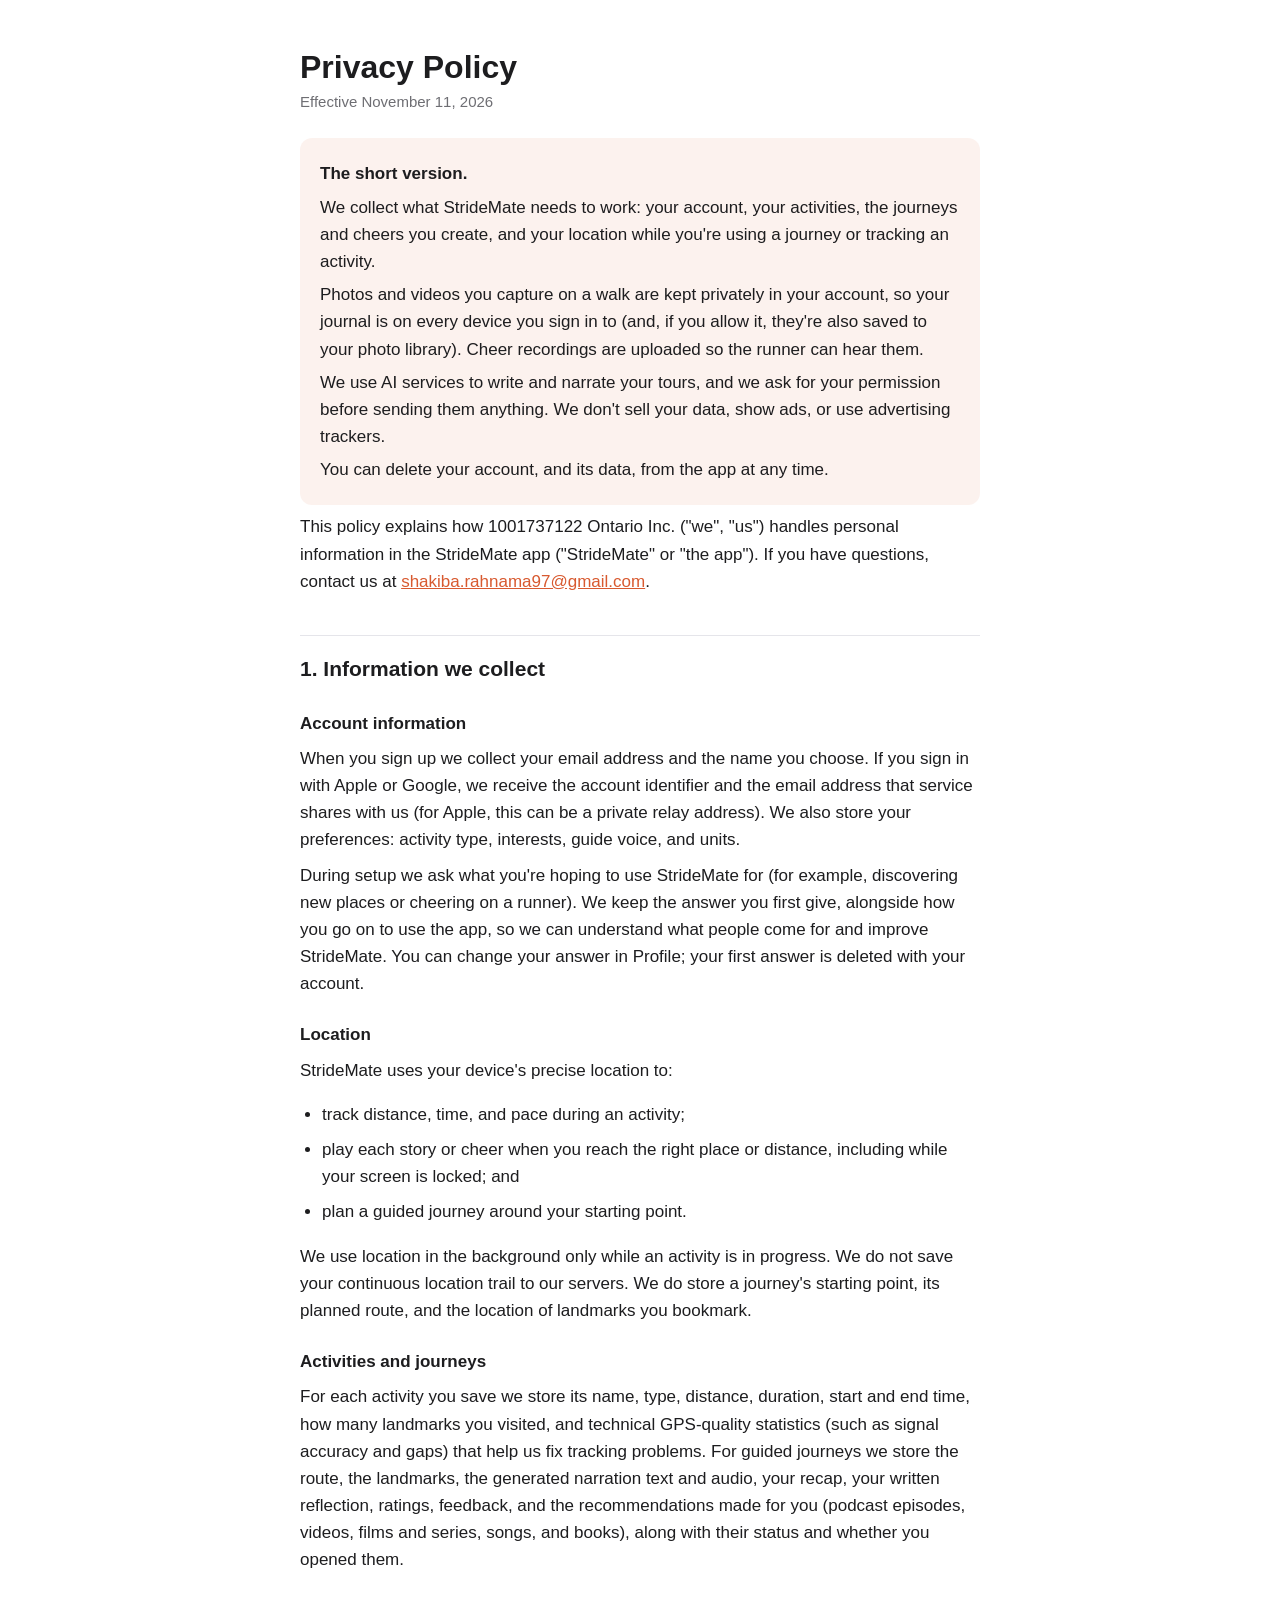
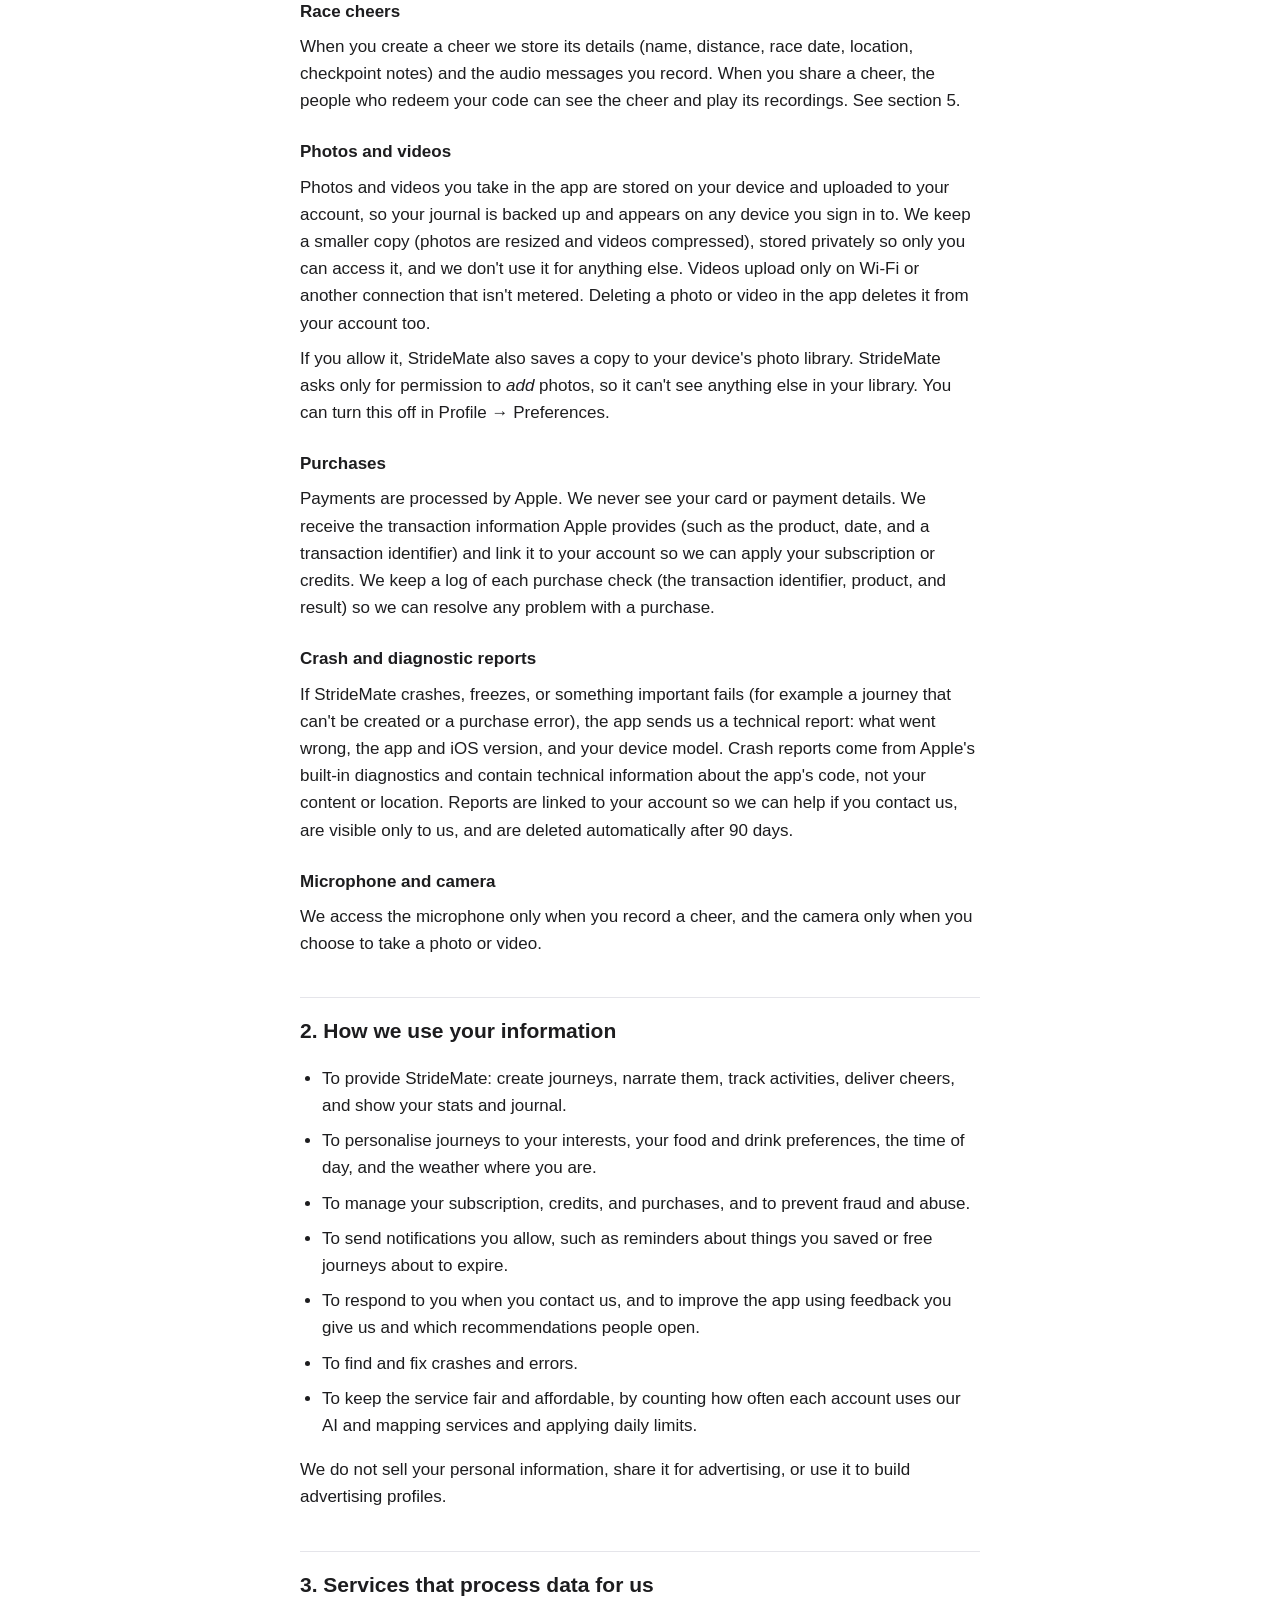
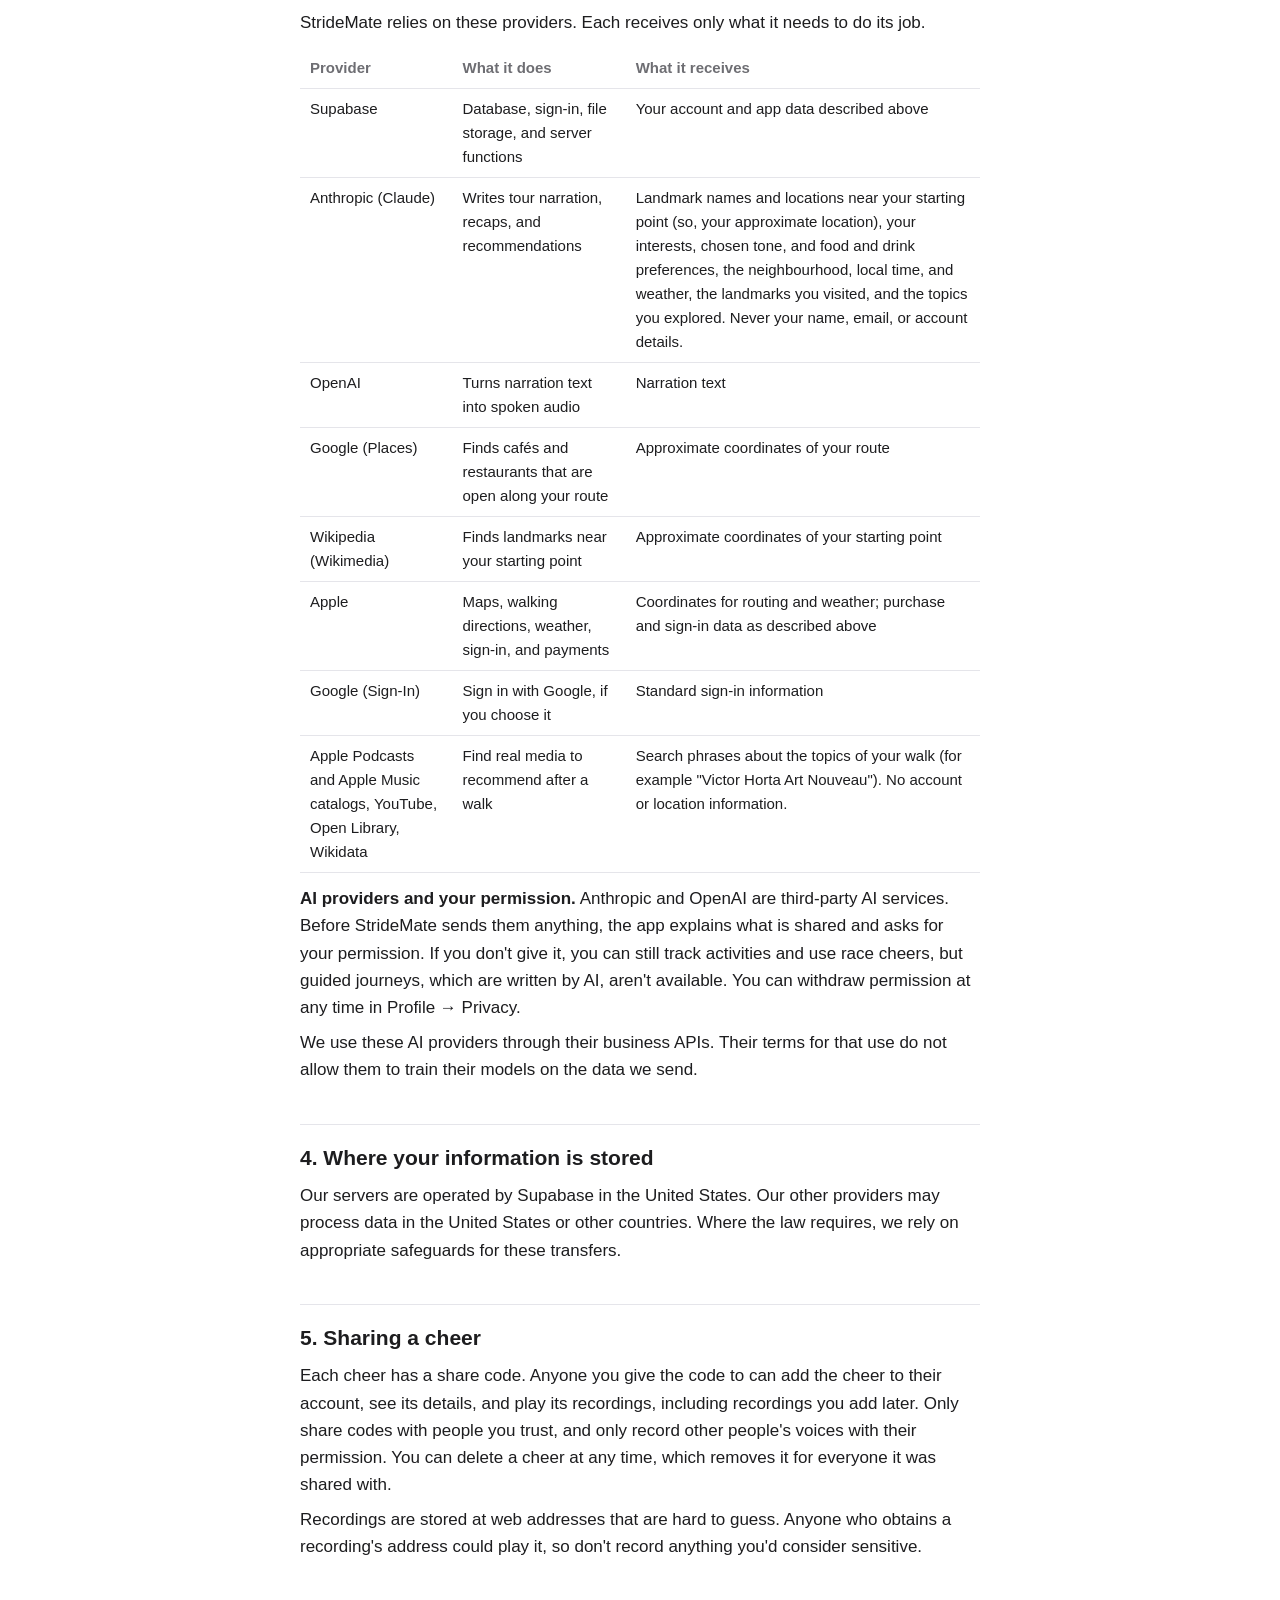
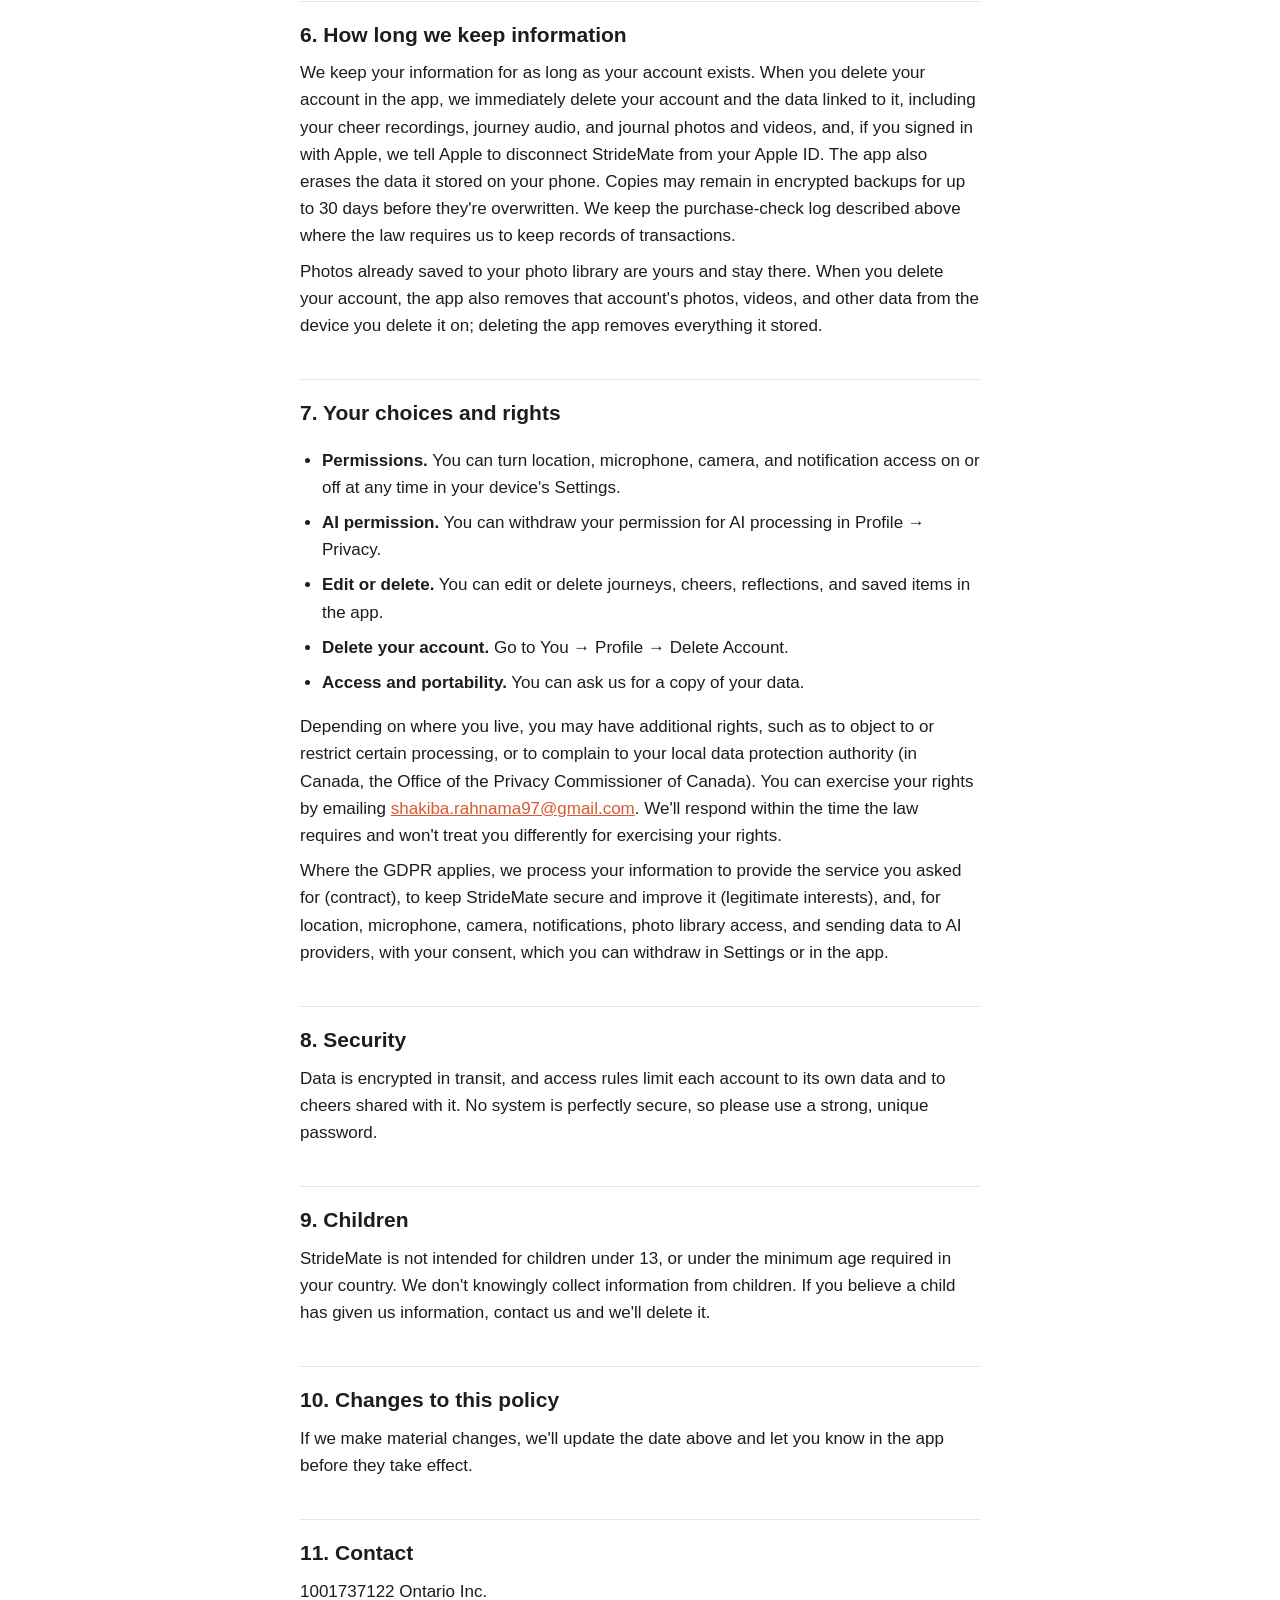
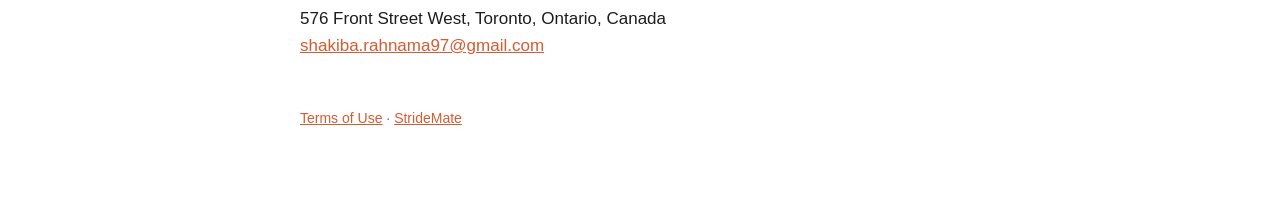
==== privacy.html @ d14cee97 "Say we keep the first answer to the onboarding question Co-Authored-By: Claude Opus 5.5 <noreply@ant" ====
<!doctype html>
<html lang="en">
<head>
<meta charset="utf-8">
<meta name="viewport" content="width=device-width, initial-scale=1">
<title>StrideMate — Privacy Policy</title>
<link rel="stylesheet" href="style.css">
</head>
<body>
<main>
<h1>Privacy Policy</h1>
<p class="meta">Effective November 11, 2026</p>

<div class="summary">
<p><strong>The short version.</strong></p>
<p>We collect what StrideMate needs to work: your account, your activities, the journeys and cheers you create, and your location while you're using a journey or tracking an activity.</p>
<p>Photos and videos you capture on a walk are kept privately in your account, so your journal is on every device you sign in to (and, if you allow it, they're also saved to your photo library). Cheer recordings are uploaded so the runner can hear them.</p>
<p>We use AI services to write and narrate your tours, and we ask for your permission before sending them anything. We don't sell your data, show ads, or use advertising trackers.</p>
<p>You can delete your account, and its data, from the app at any time.</p>
</div>

<p>This policy explains how 1001737122 Ontario Inc. ("we", "us") handles personal information in the StrideMate app ("StrideMate" or "the app"). If you have questions, contact us at <a href="mailto:shakiba.rahnama97@gmail.com">shakiba.rahnama97@gmail.com</a>.</p>

<h2>1. Information we collect</h2>

<h3>Account information</h3>
<p>When you sign up we collect your email address and the name you choose. If you sign in with Apple or Google, we receive the account identifier and the email address that service shares with us (for Apple, this can be a private relay address). We also store your preferences: activity type, interests, guide voice, and units.</p>
<p>During setup we ask what you're hoping to use StrideMate for (for example, discovering new places or cheering on a runner). We keep the answer you first give, alongside how you go on to use the app, so we can understand what people come for and improve StrideMate. You can change your answer in Profile; your first answer is deleted with your account.</p>

<h3>Location</h3>
<p>StrideMate uses your device's precise location to:</p>
<ul>
  <li>track distance, time, and pace during an activity;</li>
  <li>play each story or cheer when you reach the right place or distance, including while your screen is locked; and</li>
  <li>plan a guided journey around your starting point.</li>
</ul>
<p>We use location in the background only while an activity is in progress. We do not save your continuous location trail to our servers. We do store a journey's starting point, its planned route, and the location of landmarks you bookmark.</p>

<h3>Activities and journeys</h3>
<p>For each activity you save we store its name, type, distance, duration, start and end time, how many landmarks you visited, and technical GPS-quality statistics (such as signal accuracy and gaps) that help us fix tracking problems. For guided journeys we store the route, the landmarks, the generated narration text and audio, your recap, your written reflection, ratings, feedback, and the recommendations made for you (podcast episodes, videos, films and series, songs, and books), along with their status and whether you opened them.</p>

<h3>Race cheers</h3>
<p>When you create a cheer we store its details (name, distance, race date, location, checkpoint notes) and the audio messages you record. When you share a cheer, the people who redeem your code can see the cheer and play its recordings. See section 5.</p>

<h3>Photos and videos</h3>
<p>Photos and videos you take in the app are stored on your device and uploaded to your account, so your journal is backed up and appears on any device you sign in to. We keep a smaller copy (photos are resized and videos compressed), stored privately so only you can access it, and we don't use it for anything else. Videos upload only on Wi-Fi or another connection that isn't metered. Deleting a photo or video in the app deletes it from your account too.</p>
<p>If you allow it, StrideMate also saves a copy to your device's photo library. StrideMate asks only for permission to <em>add</em> photos, so it can't see anything else in your library. You can turn this off in Profile → Preferences.</p>

<h3>Purchases</h3>
<p>Payments are processed by Apple. We never see your card or payment details. We receive the transaction information Apple provides (such as the product, date, and a transaction identifier) and link it to your account so we can apply your subscription or credits. We keep a log of each purchase check (the transaction identifier, product, and result) so we can resolve any problem with a purchase.</p>

<h3>Crash and diagnostic reports</h3>
<p>If StrideMate crashes, freezes, or something important fails (for example a journey that can't be created or a purchase error), the app sends us a technical report: what went wrong, the app and iOS version, and your device model. Crash reports come from Apple's built-in diagnostics and contain technical information about the app's code, not your content or location. Reports are linked to your account so we can help if you contact us, are visible only to us, and are deleted automatically after 90 days.</p>

<h3>Microphone and camera</h3>
<p>We access the microphone only when you record a cheer, and the camera only when you choose to take a photo or video.</p>

<h2>2. How we use your information</h2>
<ul>
  <li>To provide StrideMate: create journeys, narrate them, track activities, deliver cheers, and show your stats and journal.</li>
  <li>To personalise journeys to your interests, your food and drink preferences, the time of day, and the weather where you are.</li>
  <li>To manage your subscription, credits, and purchases, and to prevent fraud and abuse.</li>
  <li>To send notifications you allow, such as reminders about things you saved or free journeys about to expire.</li>
  <li>To respond to you when you contact us, and to improve the app using feedback you give us and which recommendations people open.</li>
  <li>To find and fix crashes and errors.</li>
  <li>To keep the service fair and affordable, by counting how often each account uses our AI and mapping services and applying daily limits.</li>
</ul>
<p>We do not sell your personal information, share it for advertising, or use it to build advertising profiles.</p>

<h2>3. Services that process data for us</h2>
<p>StrideMate relies on these providers. Each receives only what it needs to do its job.</p>
<table>
  <tr><th>Provider</th><th>What it does</th><th>What it receives</th></tr>
  <tr><td>Supabase</td><td>Database, sign-in, file storage, and server functions</td><td>Your account and app data described above</td></tr>
  <tr><td>Anthropic (Claude)</td><td>Writes tour narration, recaps, and recommendations</td><td>Landmark names and locations near your starting point (so, your approximate location), your interests, chosen tone, and food and drink preferences, the neighbourhood, local time, and weather, the landmarks you visited, and the topics you explored. Never your name, email, or account details.</td></tr>
  <tr><td>OpenAI</td><td>Turns narration text into spoken audio</td><td>Narration text</td></tr>
  <tr><td>Google (Places)</td><td>Finds cafés and restaurants that are open along your route</td><td>Approximate coordinates of your route</td></tr>
  <tr><td>Wikipedia (Wikimedia)</td><td>Finds landmarks near your starting point</td><td>Approximate coordinates of your starting point</td></tr>
  <tr><td>Apple</td><td>Maps, walking directions, weather, sign-in, and payments</td><td>Coordinates for routing and weather; purchase and sign-in data as described above</td></tr>
  <tr><td>Google (Sign-In)</td><td>Sign in with Google, if you choose it</td><td>Standard sign-in information</td></tr>
  <tr><td>Apple Podcasts and Apple Music catalogs, YouTube, Open Library, Wikidata</td><td>Find real media to recommend after a walk</td><td>Search phrases about the topics of your walk (for example "Victor Horta Art Nouveau"). No account or location information.</td></tr>
</table>
<p><strong>AI providers and your permission.</strong> Anthropic and OpenAI are third-party AI services. Before StrideMate sends them anything, the app explains what is shared and asks for your permission. If you don't give it, you can still track activities and use race cheers, but guided journeys, which are written by AI, aren't available. You can withdraw permission at any time in Profile → Privacy.</p>
<p>We use these AI providers through their business APIs. Their terms for that use do not allow them to train their models on the data we send.</p>

<h2>4. Where your information is stored</h2>
<p>Our servers are operated by Supabase in the United States. Our other providers may process data in the United States or other countries. Where the law requires, we rely on appropriate safeguards for these transfers.</p>

<h2>5. Sharing a cheer</h2>
<p>Each cheer has a share code. Anyone you give the code to can add the cheer to their account, see its details, and play its recordings, including recordings you add later. Only share codes with people you trust, and only record other people's voices with their permission. You can delete a cheer at any time, which removes it for everyone it was shared with.</p>
<p>Recordings are stored at web addresses that are hard to guess. Anyone who obtains a recording's address could play it, so don't record anything you'd consider sensitive.</p>

<h2>6. How long we keep information</h2>
<p>We keep your information for as long as your account exists. When you delete your account in the app, we immediately delete your account and the data linked to it, including your cheer recordings, journey audio, and journal photos and videos, and, if you signed in with Apple, we tell Apple to disconnect StrideMate from your Apple ID. The app also erases the data it stored on your phone. Copies may remain in encrypted backups for up to 30 days before they're overwritten. We keep the purchase-check log described above where the law requires us to keep records of transactions.</p>
<p>Photos already saved to your photo library are yours and stay there. When you delete your account, the app also removes that account's photos, videos, and other data from the device you delete it on; deleting the app removes everything it stored.</p>

<h2>7. Your choices and rights</h2>
<ul>
  <li><strong>Permissions.</strong> You can turn location, microphone, camera, and notification access on or off at any time in your device's Settings.</li>
  <li><strong>AI permission.</strong> You can withdraw your permission for AI processing in Profile → Privacy.</li>
  <li><strong>Edit or delete.</strong> You can edit or delete journeys, cheers, reflections, and saved items in the app.</li>
  <li><strong>Delete your account.</strong> Go to You → Profile → Delete Account.</li>
  <li><strong>Access and portability.</strong> You can ask us for a copy of your data.</li>
</ul>
<p>Depending on where you live, you may have additional rights, such as to object to or restrict certain processing, or to complain to your local data protection authority (in Canada, the Office of the Privacy Commissioner of Canada). You can exercise your rights by emailing <a href="mailto:shakiba.rahnama97@gmail.com">shakiba.rahnama97@gmail.com</a>. We'll respond within the time the law requires and won't treat you differently for exercising your rights.</p>
<p>Where the GDPR applies, we process your information to provide the service you asked for (contract), to keep StrideMate secure and improve it (legitimate interests), and, for location, microphone, camera, notifications, photo library access, and sending data to AI providers, with your consent, which you can withdraw in Settings or in the app.</p>

<h2>8. Security</h2>
<p>Data is encrypted in transit, and access rules limit each account to its own data and to cheers shared with it. No system is perfectly secure, so please use a strong, unique password.</p>

<h2>9. Children</h2>
<p>StrideMate is not intended for children under 13, or under the minimum age required in your country. We don't knowingly collect information from children. If you believe a child has given us information, contact us and we'll delete it.</p>

<h2>10. Changes to this policy</h2>
<p>If we make material changes, we'll update the date above and let you know in the app before they take effect.</p>

<h2>11. Contact</h2>
<p>1001737122 Ontario Inc.<br>576 Front Street West, Toronto, Ontario, Canada<br><a href="mailto:shakiba.rahnama97@gmail.com">shakiba.rahnama97@gmail.com</a></p>

<footer><a href="terms.html">Terms of Use</a> · <a href="index.html">StrideMate</a></footer>
</main>
</body>
</html>
---- style.css ----
:root { color-scheme: light dark; --fg:#1d1d1f; --muted:#6e6e73; --bg:#ffffff; --accent:#D85A30; --rule:#e5e5ea; }
@media (prefers-color-scheme: dark) { :root { --fg:#f5f5f7; --muted:#a1a1a6; --bg:#111113; --rule:#2c2c2e; } }
* { box-sizing: border-box; }
body { margin: 0; background: var(--bg); color: var(--fg); font: 17px/1.6 -apple-system, BlinkMacSystemFont, "Segoe UI", Roboto, sans-serif; }
main { max-width: 720px; margin: 0 auto; padding: 48px 20px 80px; }
h1 { font-size: 32px; line-height: 1.2; margin: 0 0 4px; }
h2 { font-size: 21px; margin: 40px 0 8px; padding-top: 16px; border-top: 1px solid var(--rule); }
h3 { font-size: 17px; margin: 24px 0 4px; }
p, li { margin: 8px 0; }
ul { padding-left: 22px; }
a { color: var(--accent); }
.meta { color: var(--muted); font-size: 15px; margin: 0 0 24px; }
.summary { background: rgba(216,90,48,0.08); border-radius: 12px; padding: 16px 20px; }
.summary p { margin: 6px 0; }
table { border-collapse: collapse; width: 100%; font-size: 15px; margin: 12px 0; }
th, td { text-align: left; vertical-align: top; padding: 8px 10px; border-bottom: 1px solid var(--rule); }
th { color: var(--muted); font-weight: 600; }
footer { margin-top: 48px; color: var(--muted); font-size: 14px; }
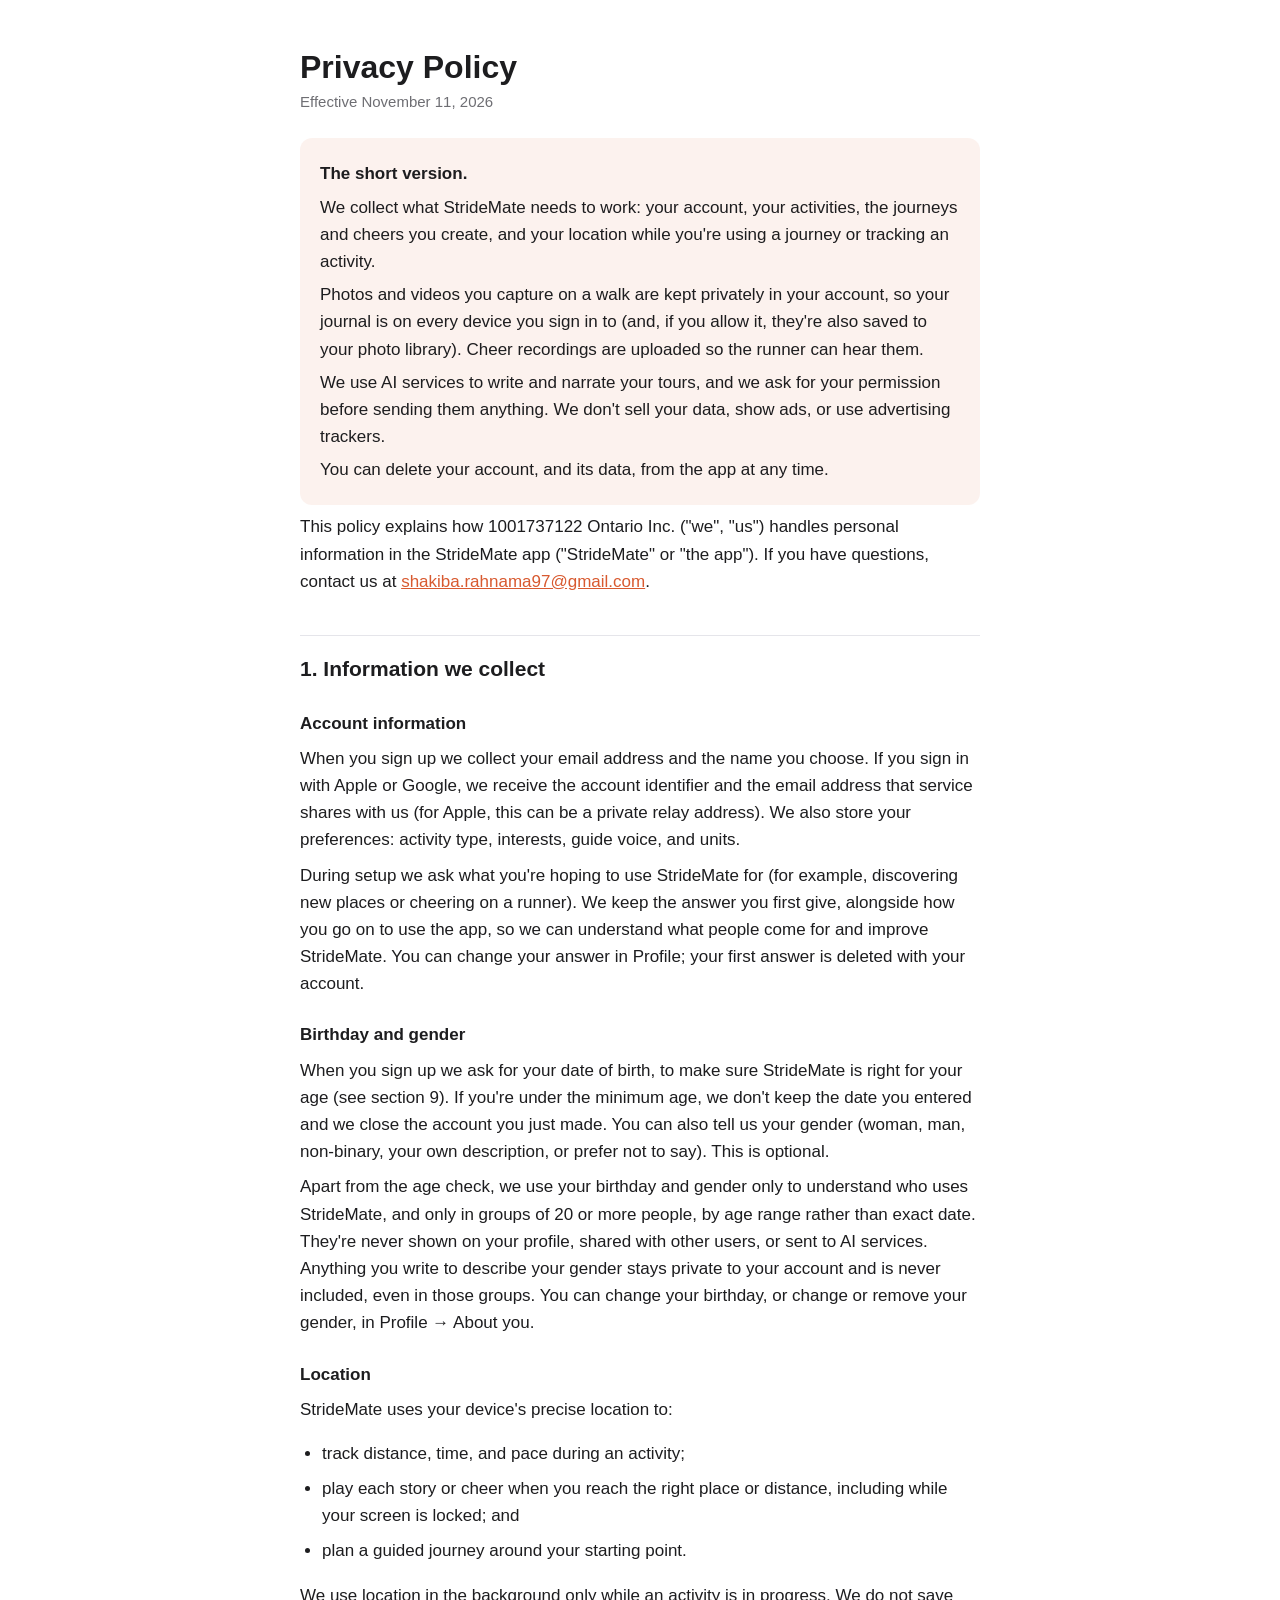
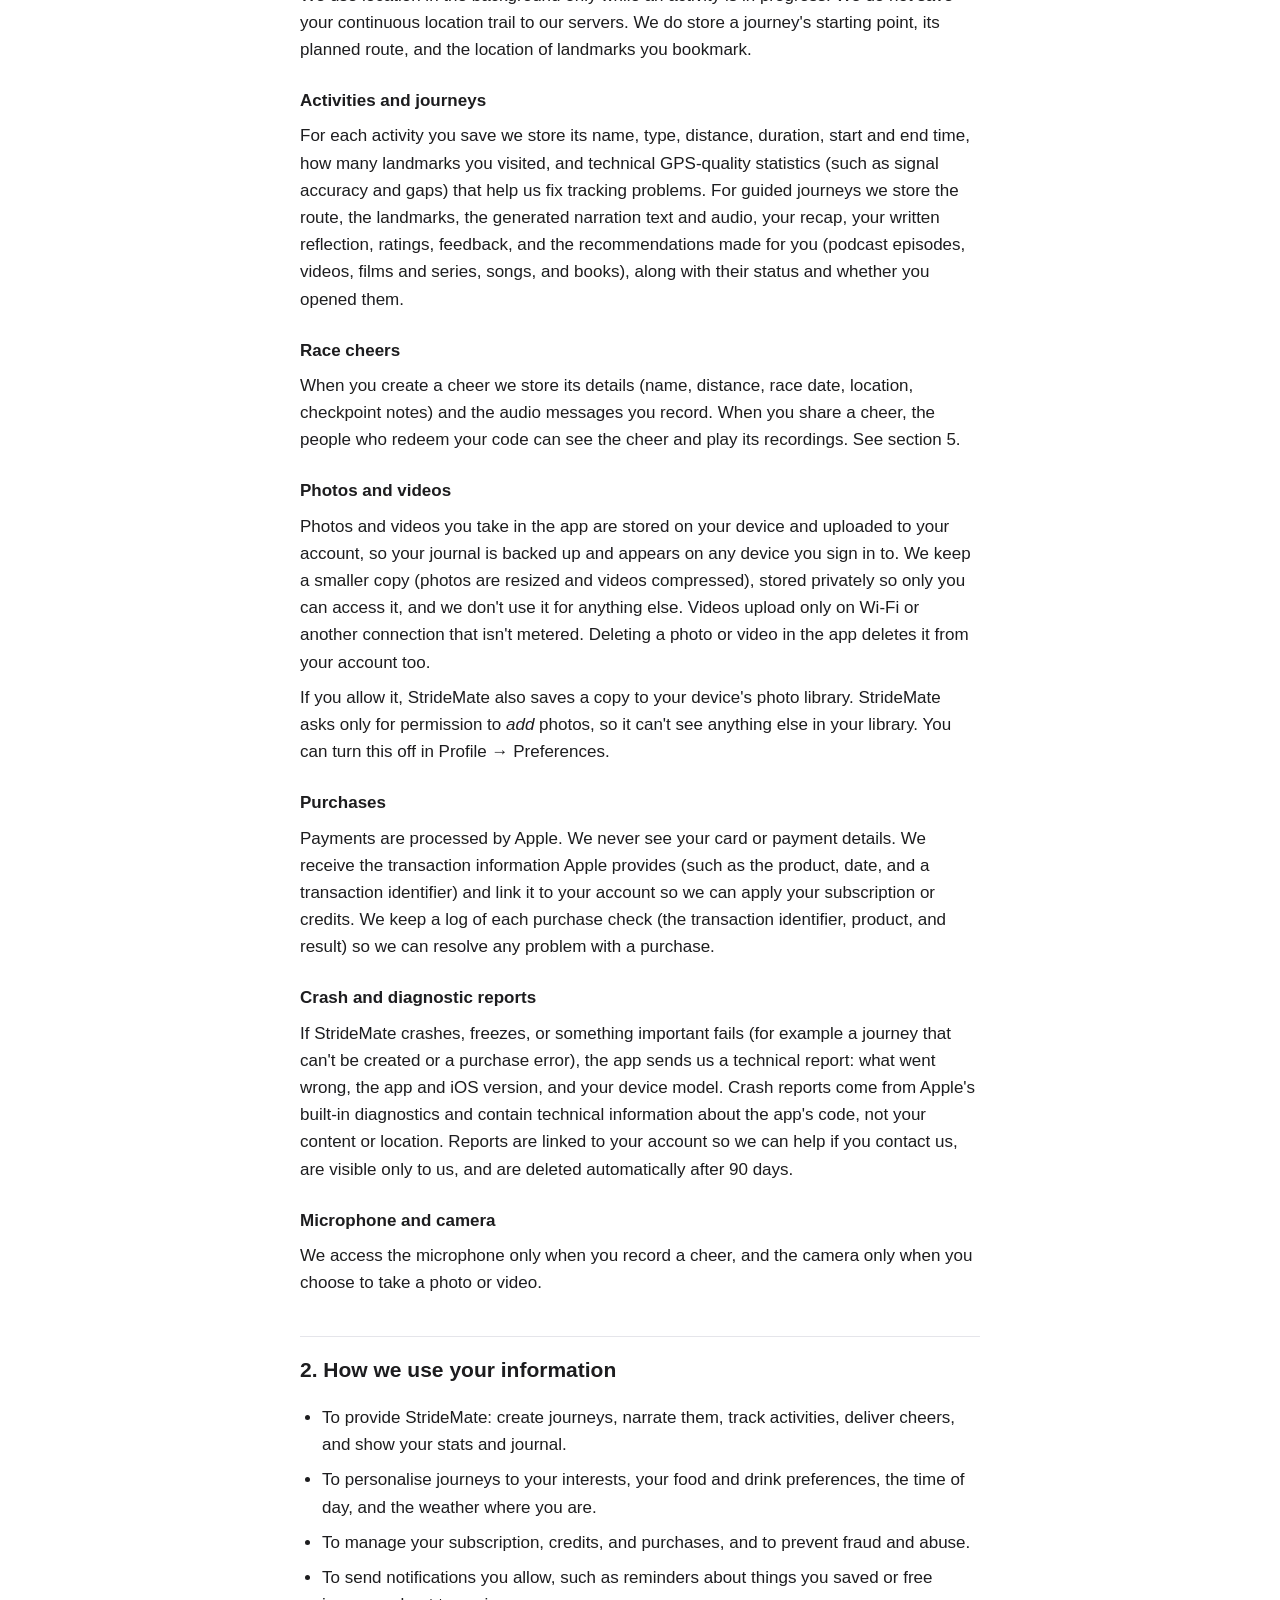
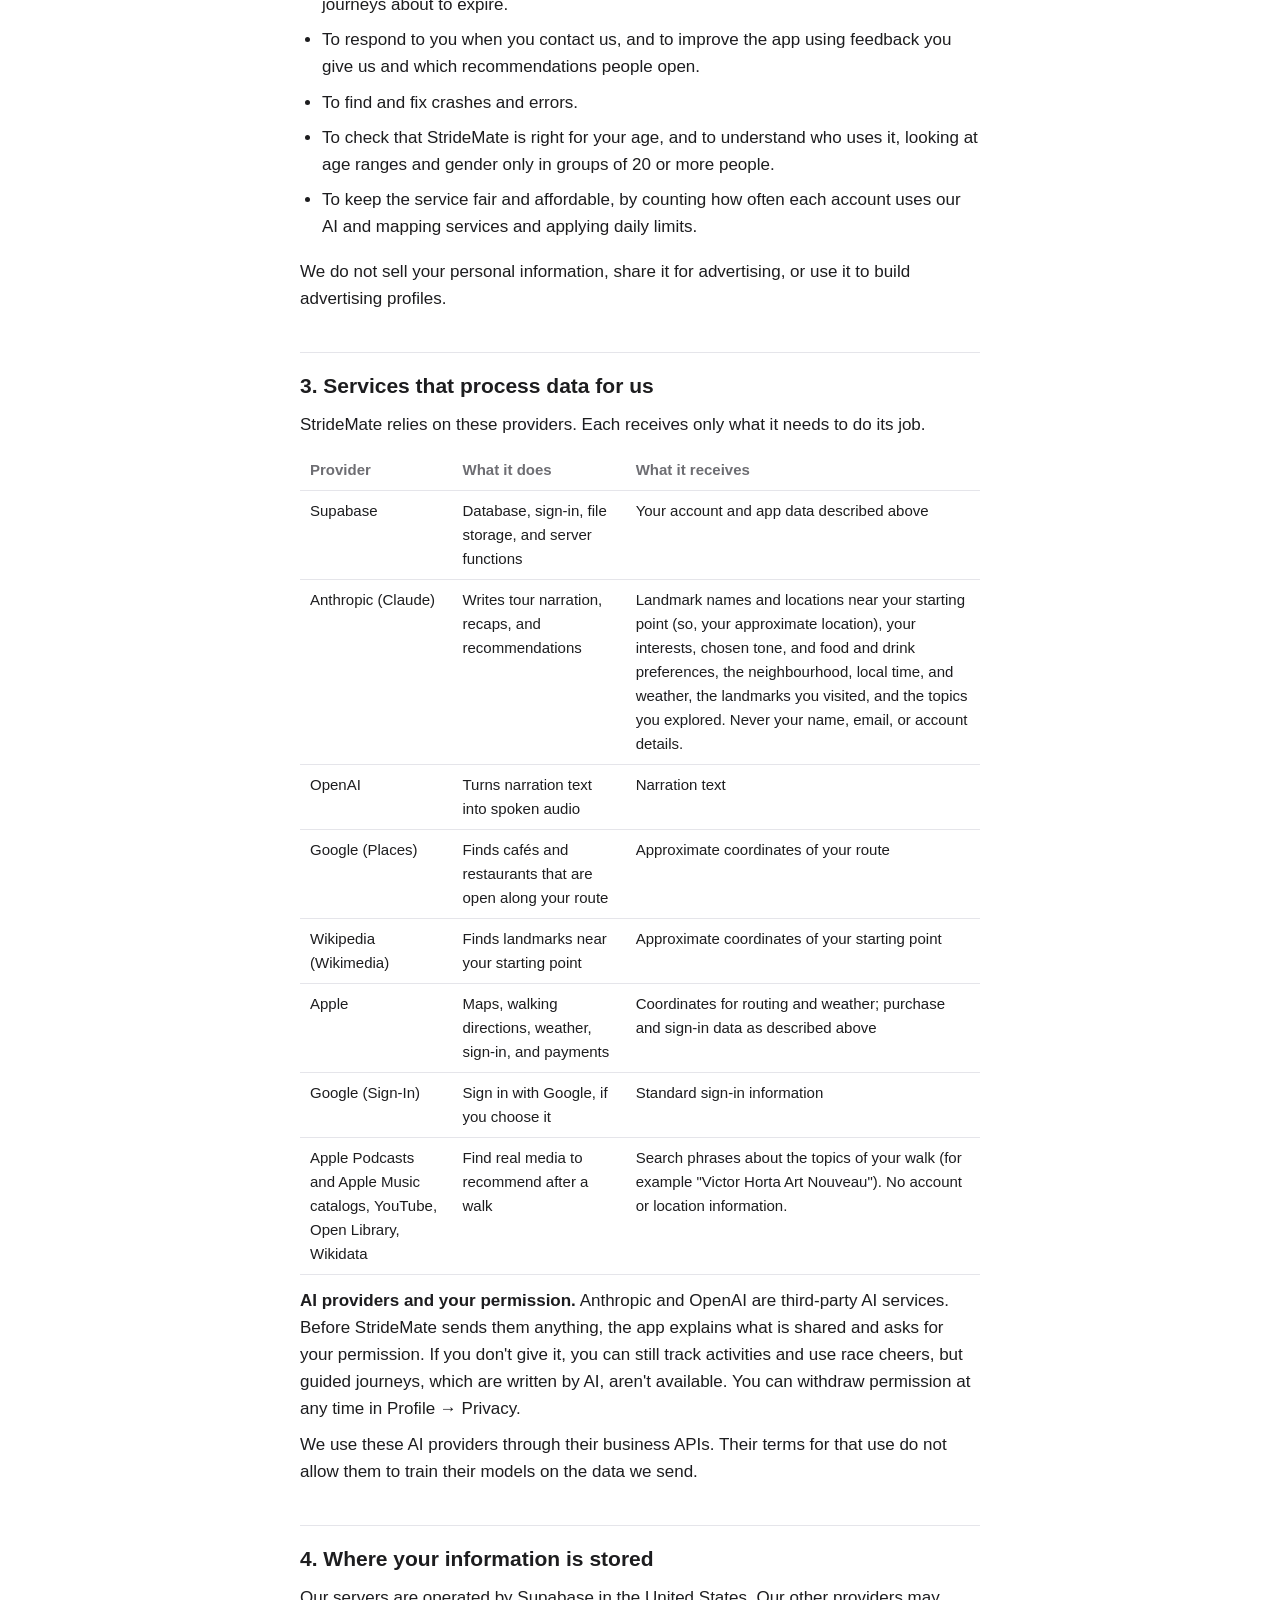
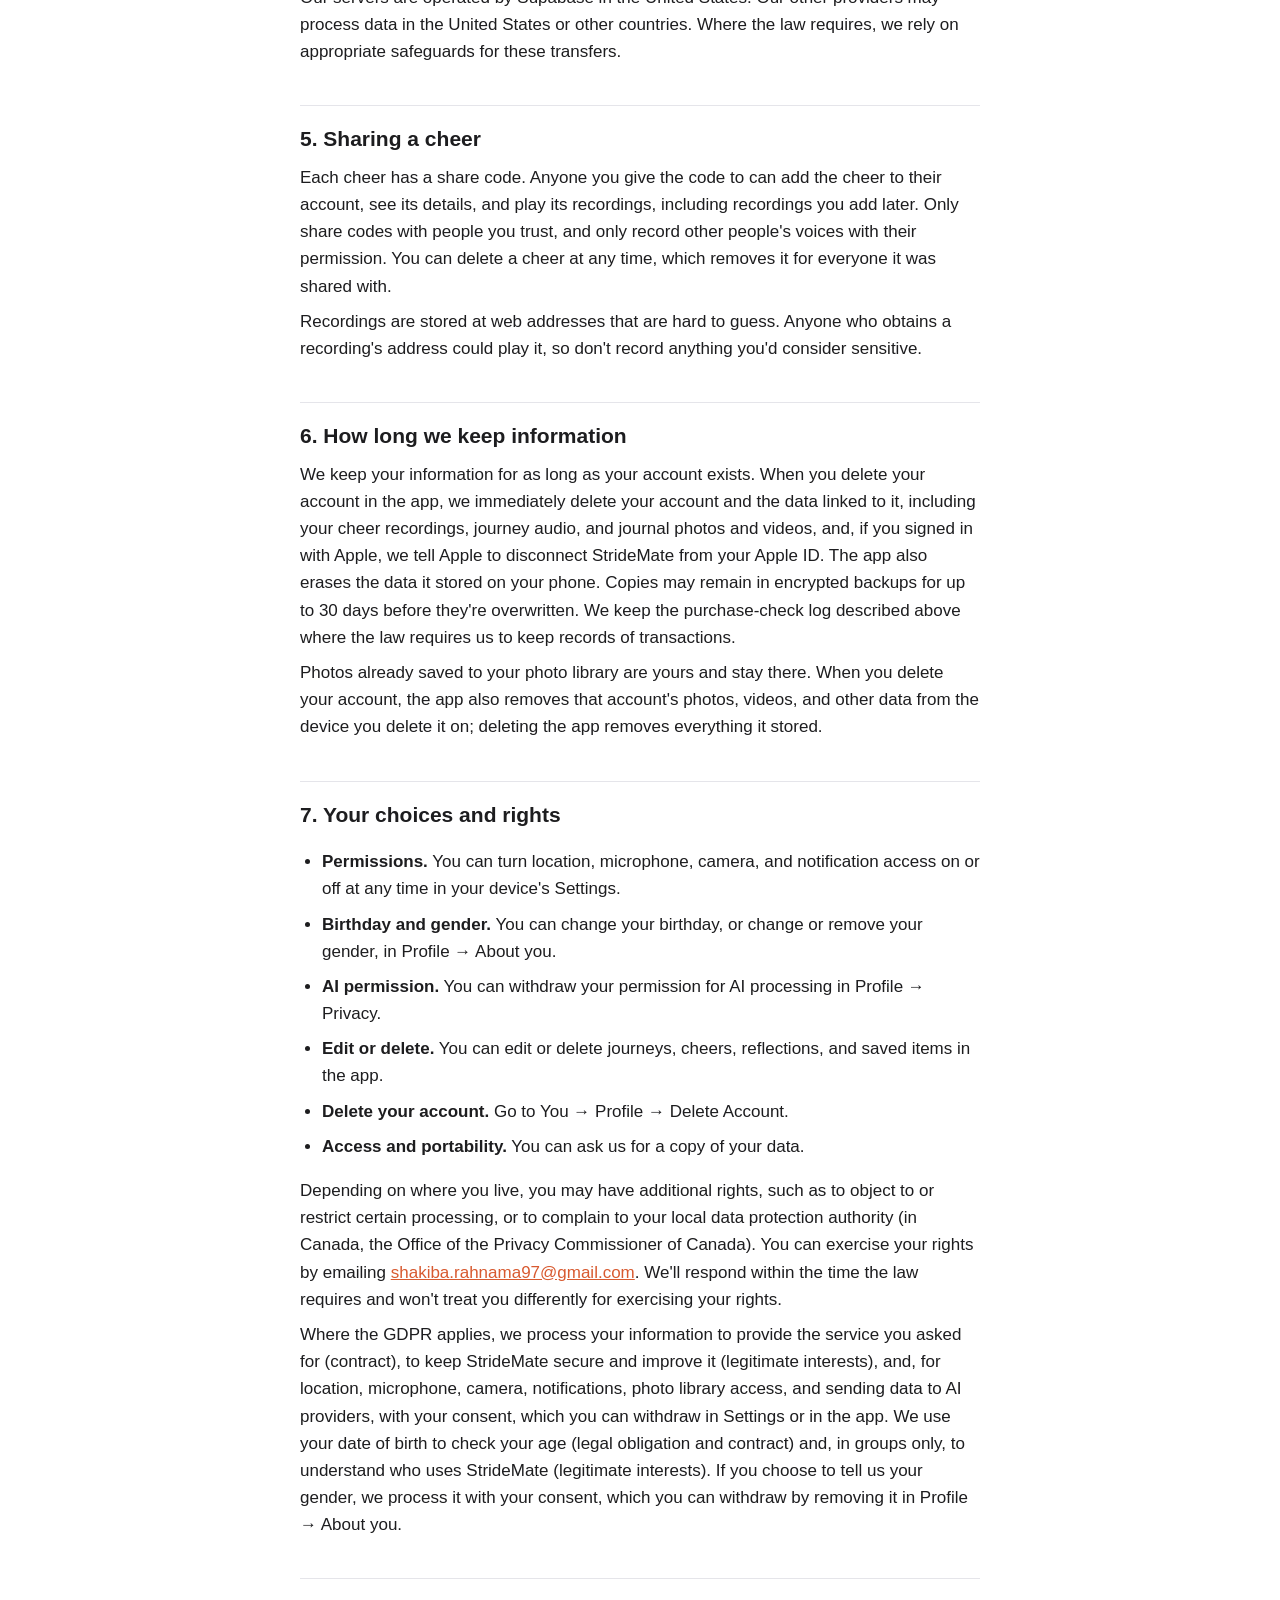
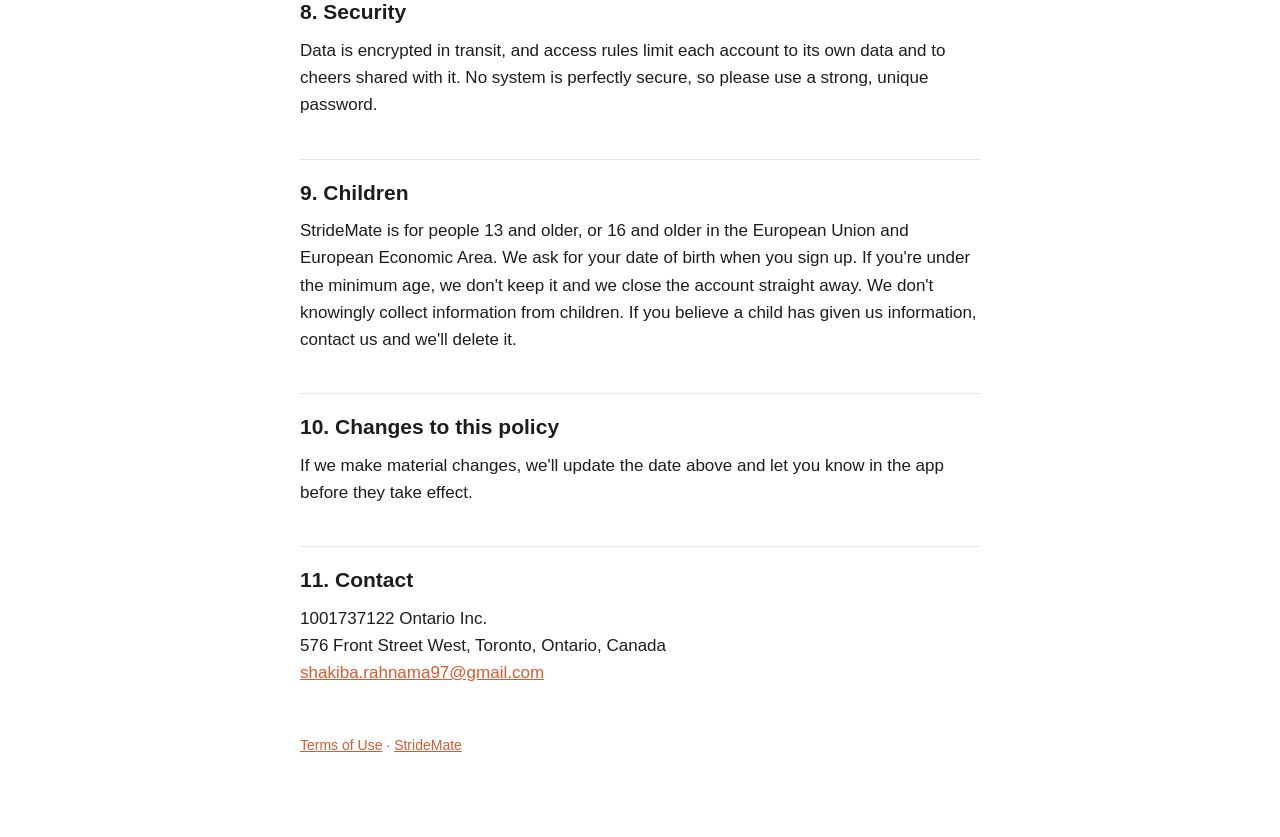
==== commit 8fa95cfc: "Privacy: birthday at signup (age check) and optional gender, analysed only in groups of 20+" ====
--- a/privacy.html
+++ b/privacy.html
@@ -26,6 +26,10 @@
 <h3>Account information</h3>
 <p>When you sign up we collect your email address and the name you choose. If you sign in with Apple or Google, we receive the account identifier and the email address that service shares with us (for Apple, this can be a private relay address). We also store your preferences: activity type, interests, guide voice, and units.</p>
 <p>During setup we ask what you're hoping to use StrideMate for (for example, discovering new places or cheering on a runner). We keep the answer you first give, alongside how you go on to use the app, so we can understand what people come for and improve StrideMate. You can change your answer in Profile; your first answer is deleted with your account.</p>
+
+<h3>Birthday and gender</h3>
+<p>When you sign up we ask for your date of birth, to make sure StrideMate is right for your age (see section 9). If you're under the minimum age, we don't keep the date you entered and we close the account you just made. You can also tell us your gender (woman, man, non-binary, your own description, or prefer not to say). This is optional.</p>
+<p>Apart from the age check, we use your birthday and gender only to understand who uses StrideMate, and only in groups of 20 or more people, by age range rather than exact date. They're never shown on your profile, shared with other users, or sent to AI services. Anything you write to describe your gender stays private to your account and is never included, even in those groups. You can change your birthday, or change or remove your gender, in Profile → About you.</p>
 
 <h3>Location</h3>
 <p>StrideMate uses your device's precise location to:</p>
@@ -63,6 +67,7 @@
   <li>To send notifications you allow, such as reminders about things you saved or free journeys about to expire.</li>
   <li>To respond to you when you contact us, and to improve the app using feedback you give us and which recommendations people open.</li>
   <li>To find and fix crashes and errors.</li>
+  <li>To check that StrideMate is right for your age, and to understand who uses it, looking at age ranges and gender only in groups of 20 or more people.</li>
   <li>To keep the service fair and affordable, by counting how often each account uses our AI and mapping services and applying daily limits.</li>
 </ul>
 <p>We do not sell your personal information, share it for advertising, or use it to build advertising profiles.</p>
@@ -97,19 +102,20 @@
 <h2>7. Your choices and rights</h2>
 <ul>
   <li><strong>Permissions.</strong> You can turn location, microphone, camera, and notification access on or off at any time in your device's Settings.</li>
+  <li><strong>Birthday and gender.</strong> You can change your birthday, or change or remove your gender, in Profile → About you.</li>
   <li><strong>AI permission.</strong> You can withdraw your permission for AI processing in Profile → Privacy.</li>
   <li><strong>Edit or delete.</strong> You can edit or delete journeys, cheers, reflections, and saved items in the app.</li>
   <li><strong>Delete your account.</strong> Go to You → Profile → Delete Account.</li>
   <li><strong>Access and portability.</strong> You can ask us for a copy of your data.</li>
 </ul>
 <p>Depending on where you live, you may have additional rights, such as to object to or restrict certain processing, or to complain to your local data protection authority (in Canada, the Office of the Privacy Commissioner of Canada). You can exercise your rights by emailing <a href="mailto:shakiba.rahnama97@gmail.com">shakiba.rahnama97@gmail.com</a>. We'll respond within the time the law requires and won't treat you differently for exercising your rights.</p>
-<p>Where the GDPR applies, we process your information to provide the service you asked for (contract), to keep StrideMate secure and improve it (legitimate interests), and, for location, microphone, camera, notifications, photo library access, and sending data to AI providers, with your consent, which you can withdraw in Settings or in the app.</p>
+<p>Where the GDPR applies, we process your information to provide the service you asked for (contract), to keep StrideMate secure and improve it (legitimate interests), and, for location, microphone, camera, notifications, photo library access, and sending data to AI providers, with your consent, which you can withdraw in Settings or in the app. We use your date of birth to check your age (legal obligation and contract) and, in groups only, to understand who uses StrideMate (legitimate interests). If you choose to tell us your gender, we process it with your consent, which you can withdraw by removing it in Profile → About you.</p>
 
 <h2>8. Security</h2>
 <p>Data is encrypted in transit, and access rules limit each account to its own data and to cheers shared with it. No system is perfectly secure, so please use a strong, unique password.</p>
 
 <h2>9. Children</h2>
-<p>StrideMate is not intended for children under 13, or under the minimum age required in your country. We don't knowingly collect information from children. If you believe a child has given us information, contact us and we'll delete it.</p>
+<p>StrideMate is for people 13 and older, or 16 and older in the European Union and European Economic Area. We ask for your date of birth when you sign up. If you're under the minimum age, we don't keep it and we close the account straight away. We don't knowingly collect information from children. If you believe a child has given us information, contact us and we'll delete it.</p>
 
 <h2>10. Changes to this policy</h2>
 <p>If we make material changes, we'll update the date above and let you know in the app before they take effect.</p>
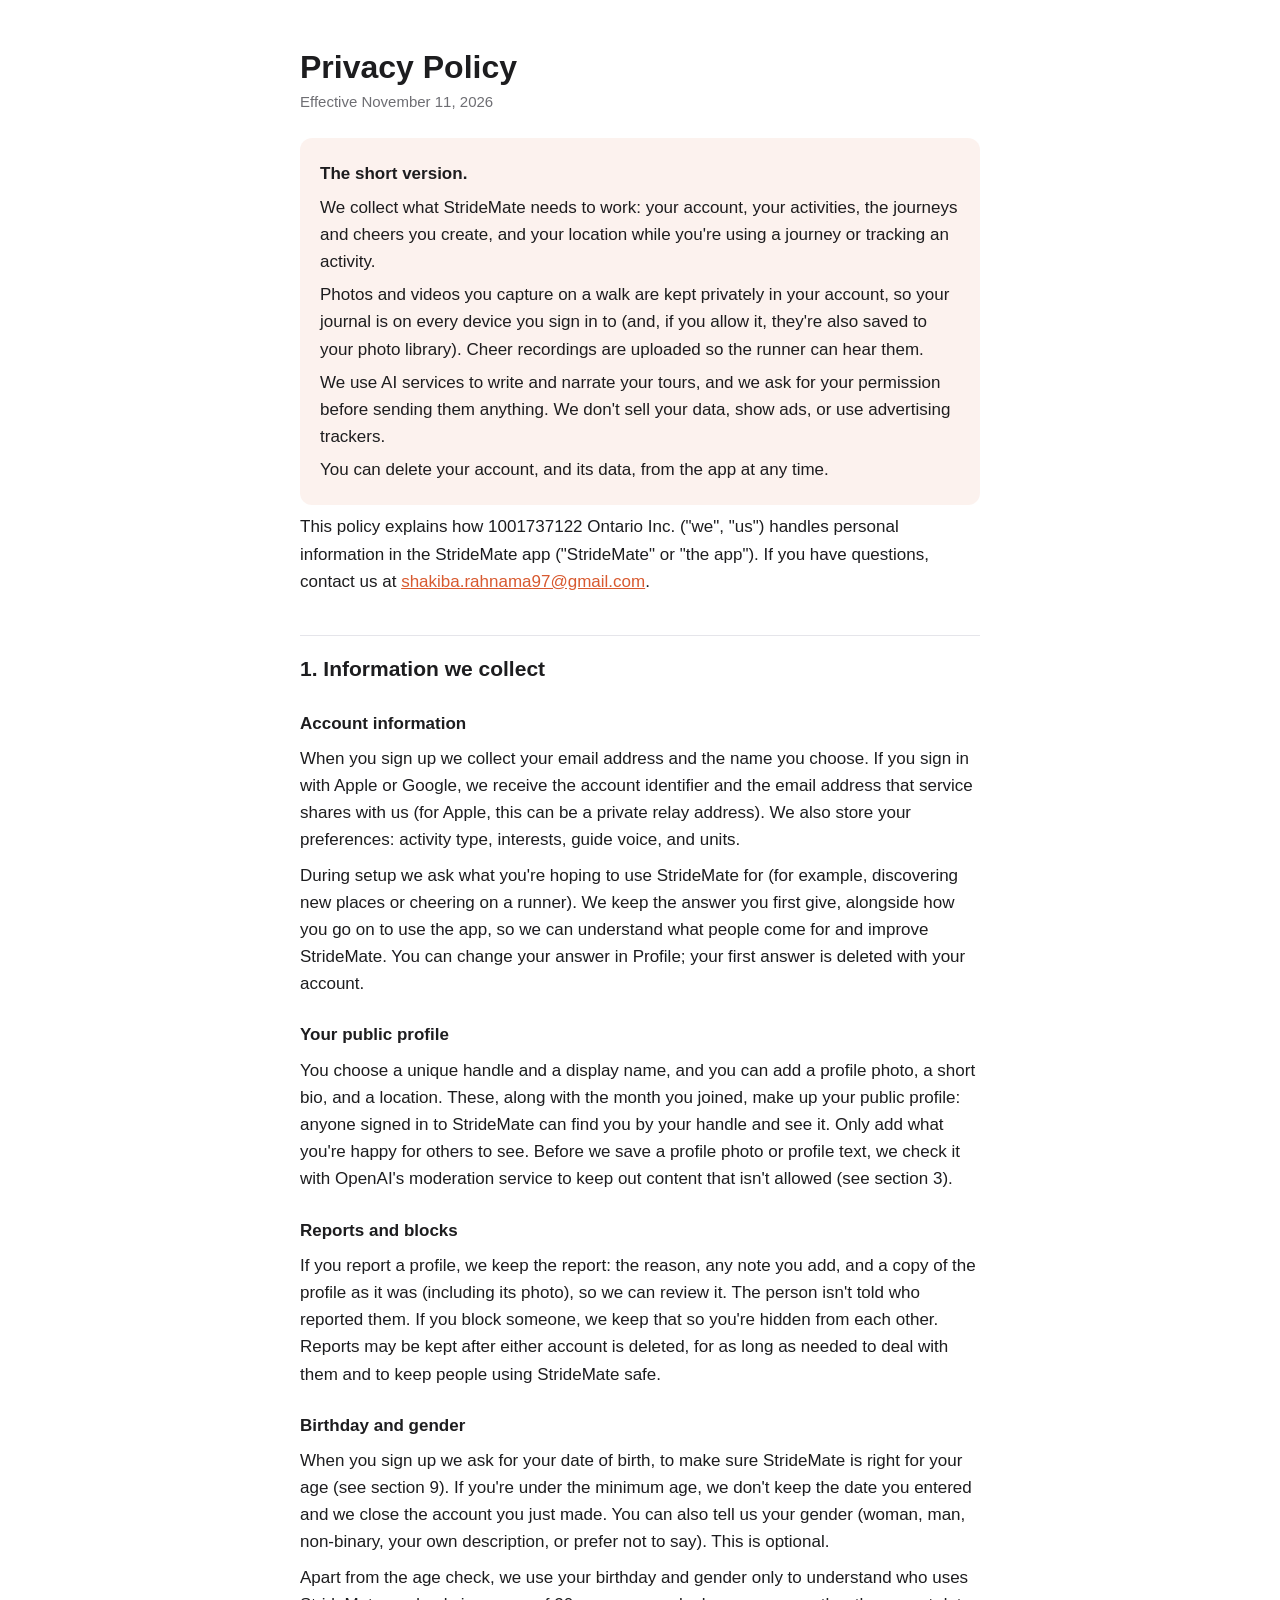
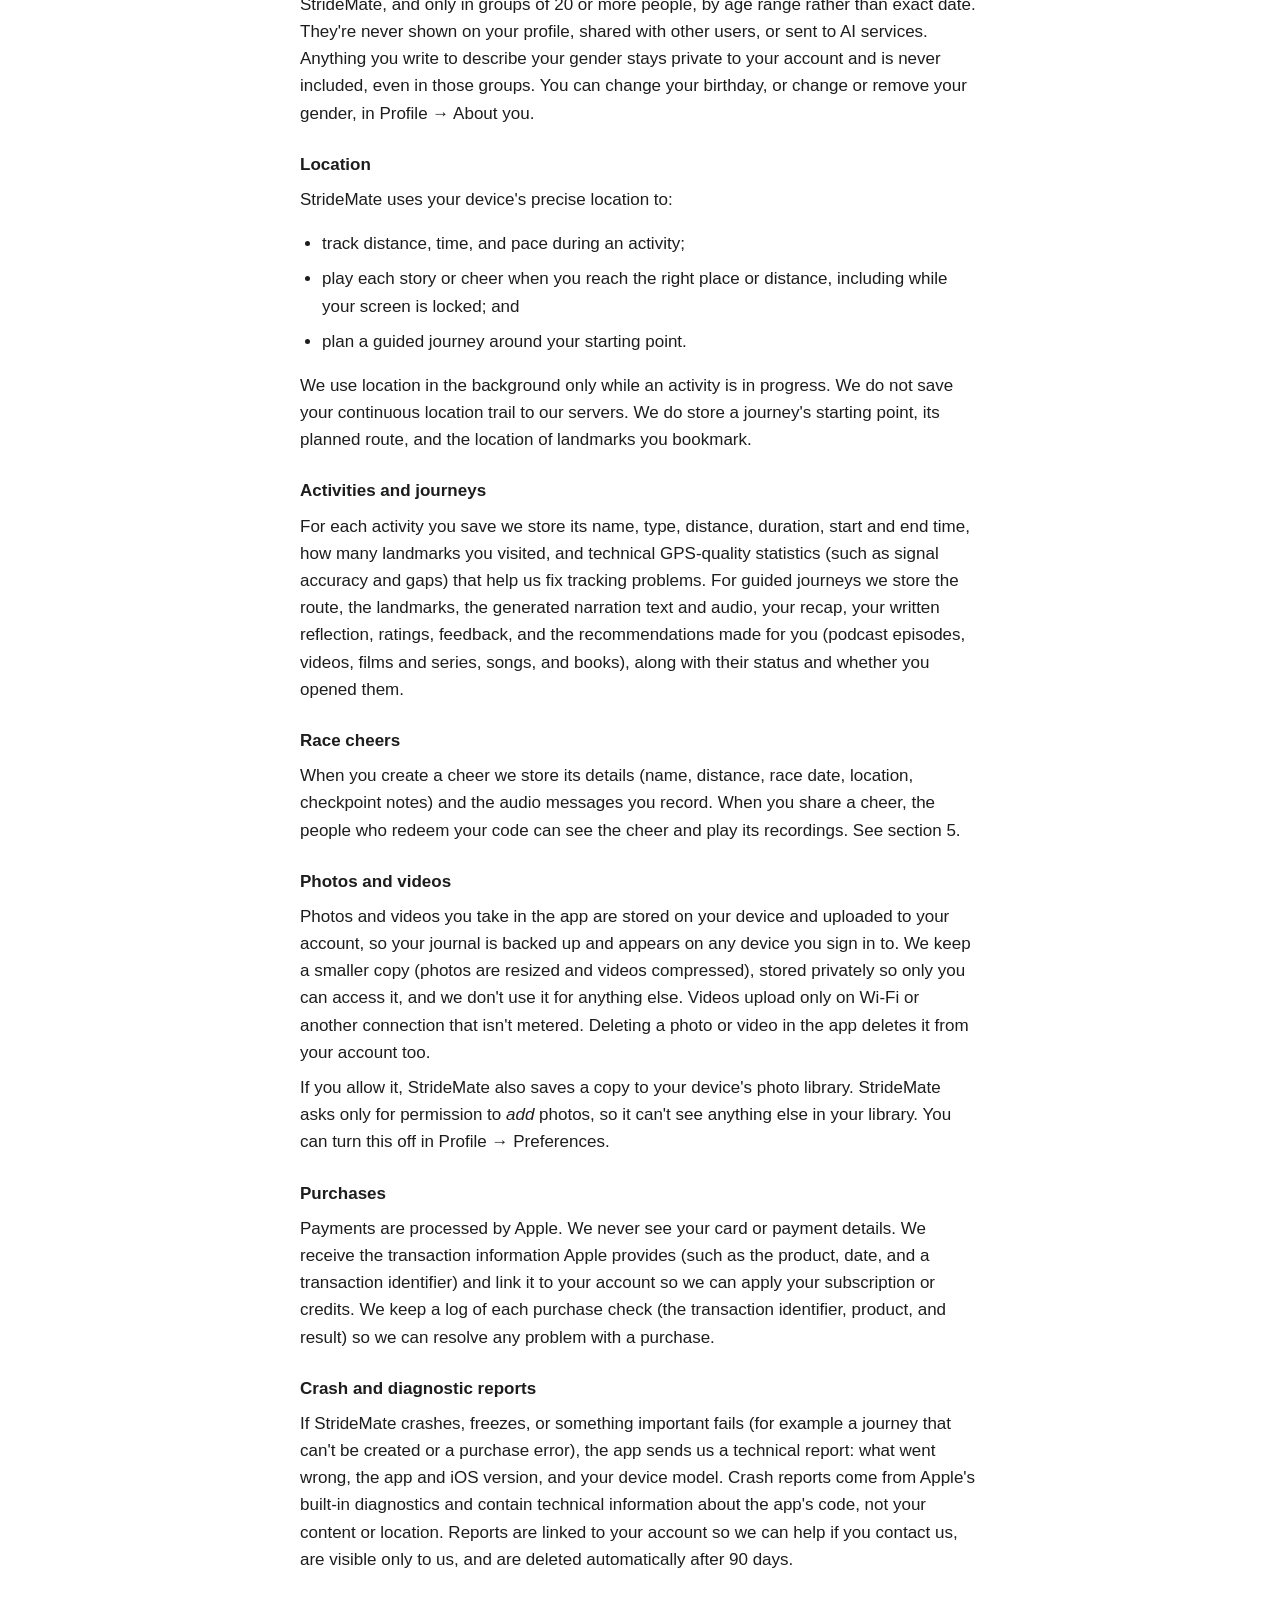
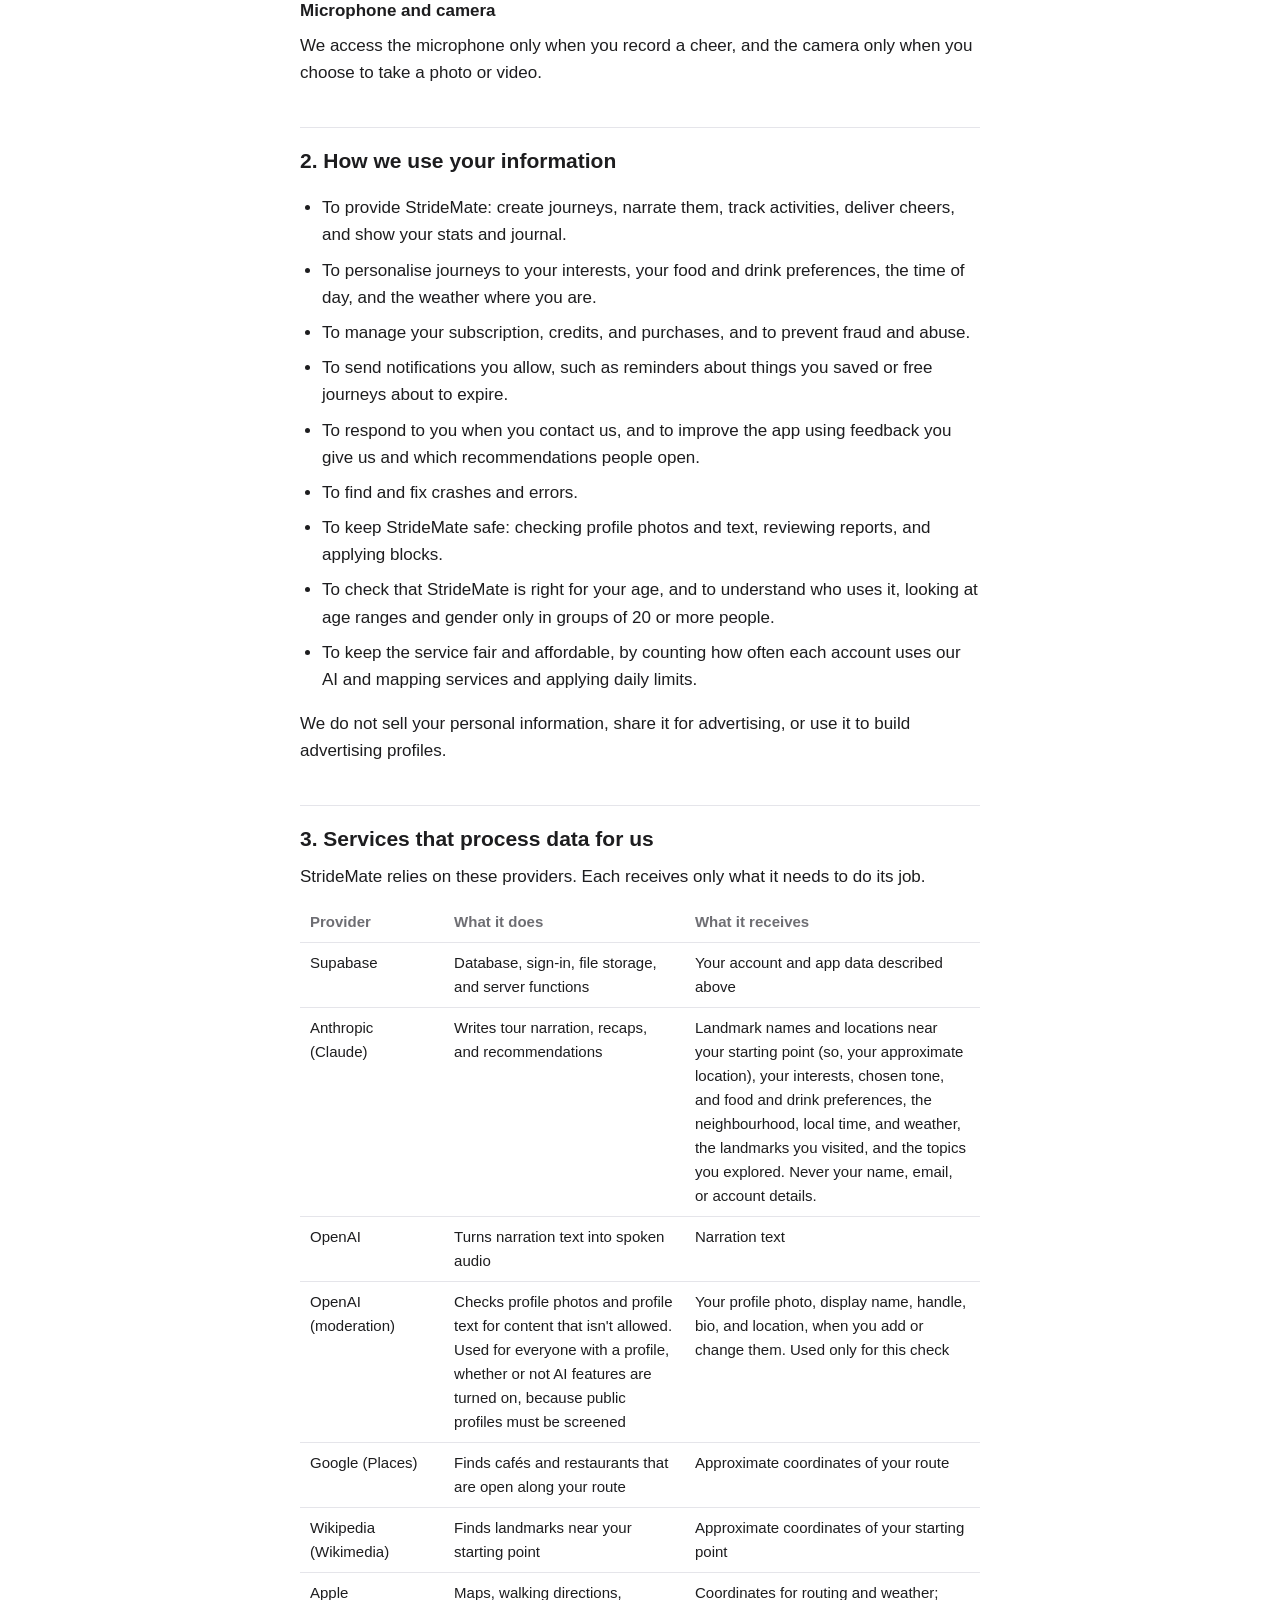
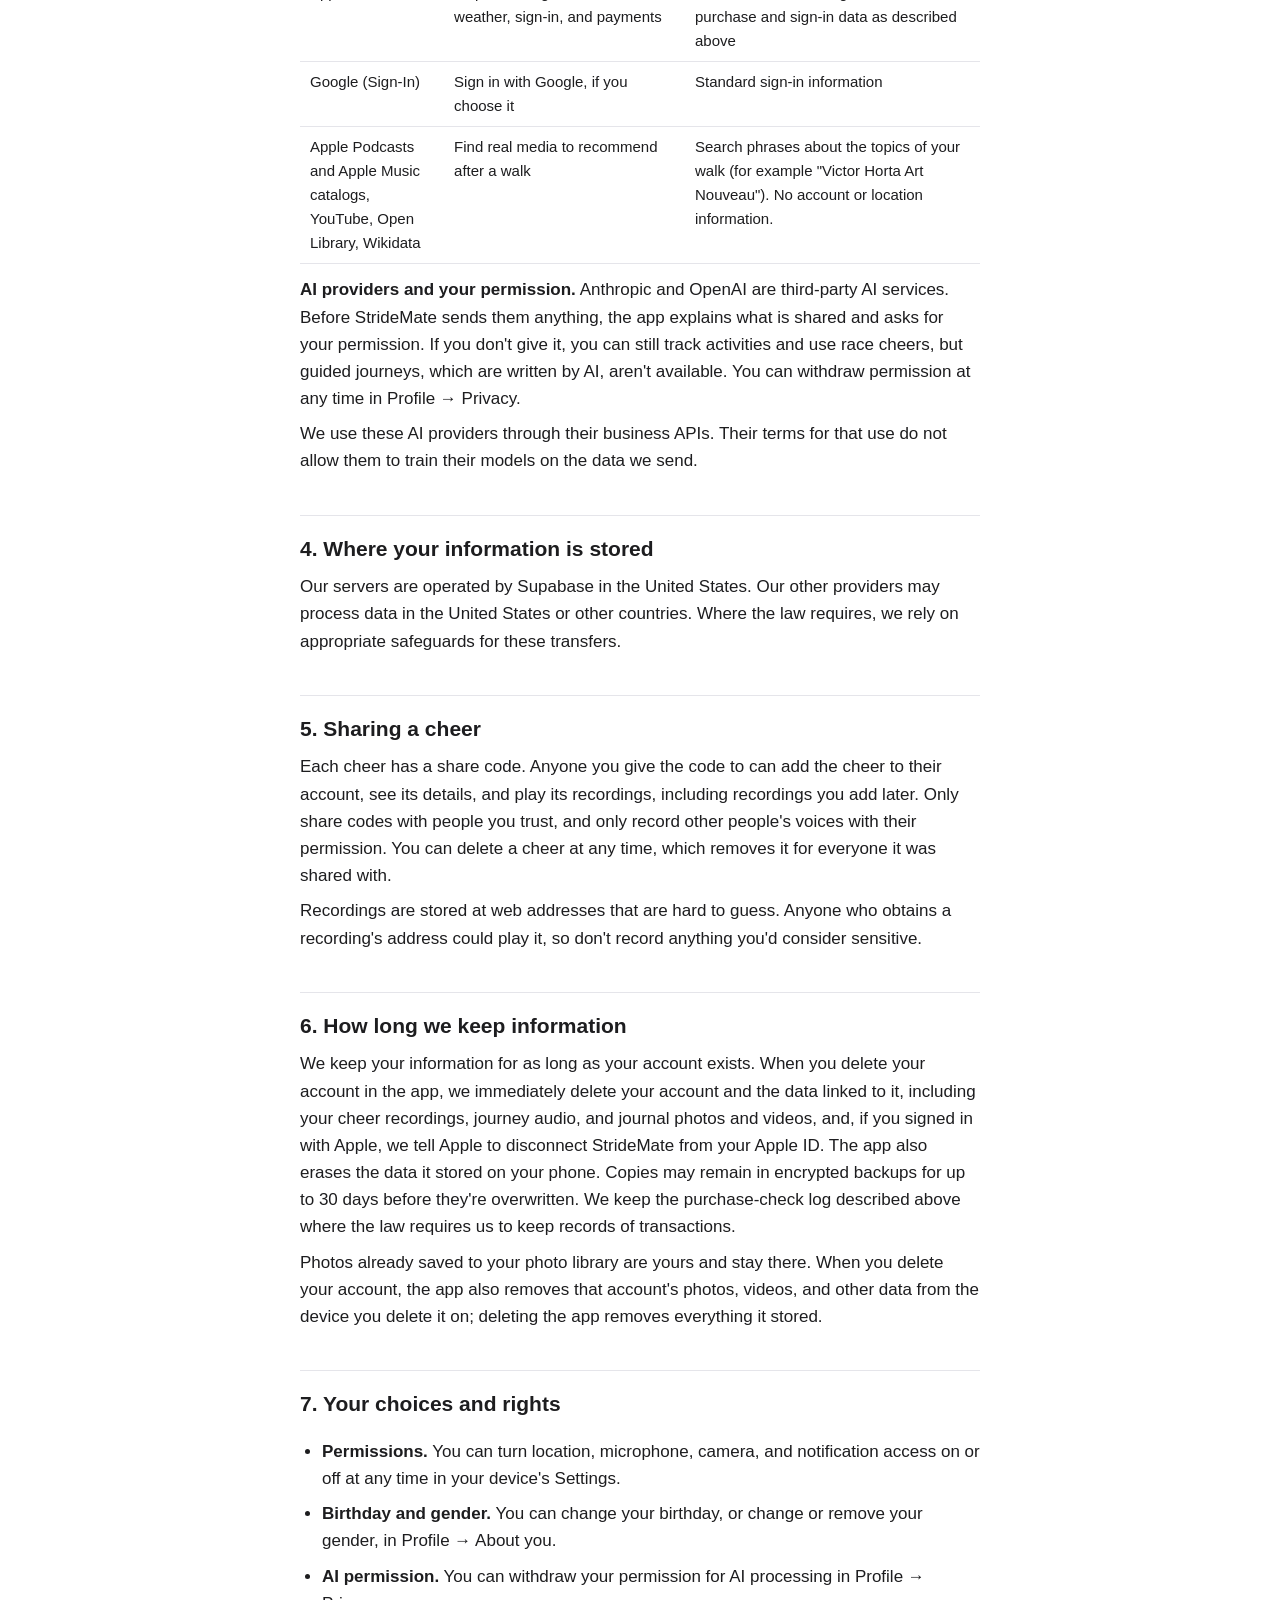
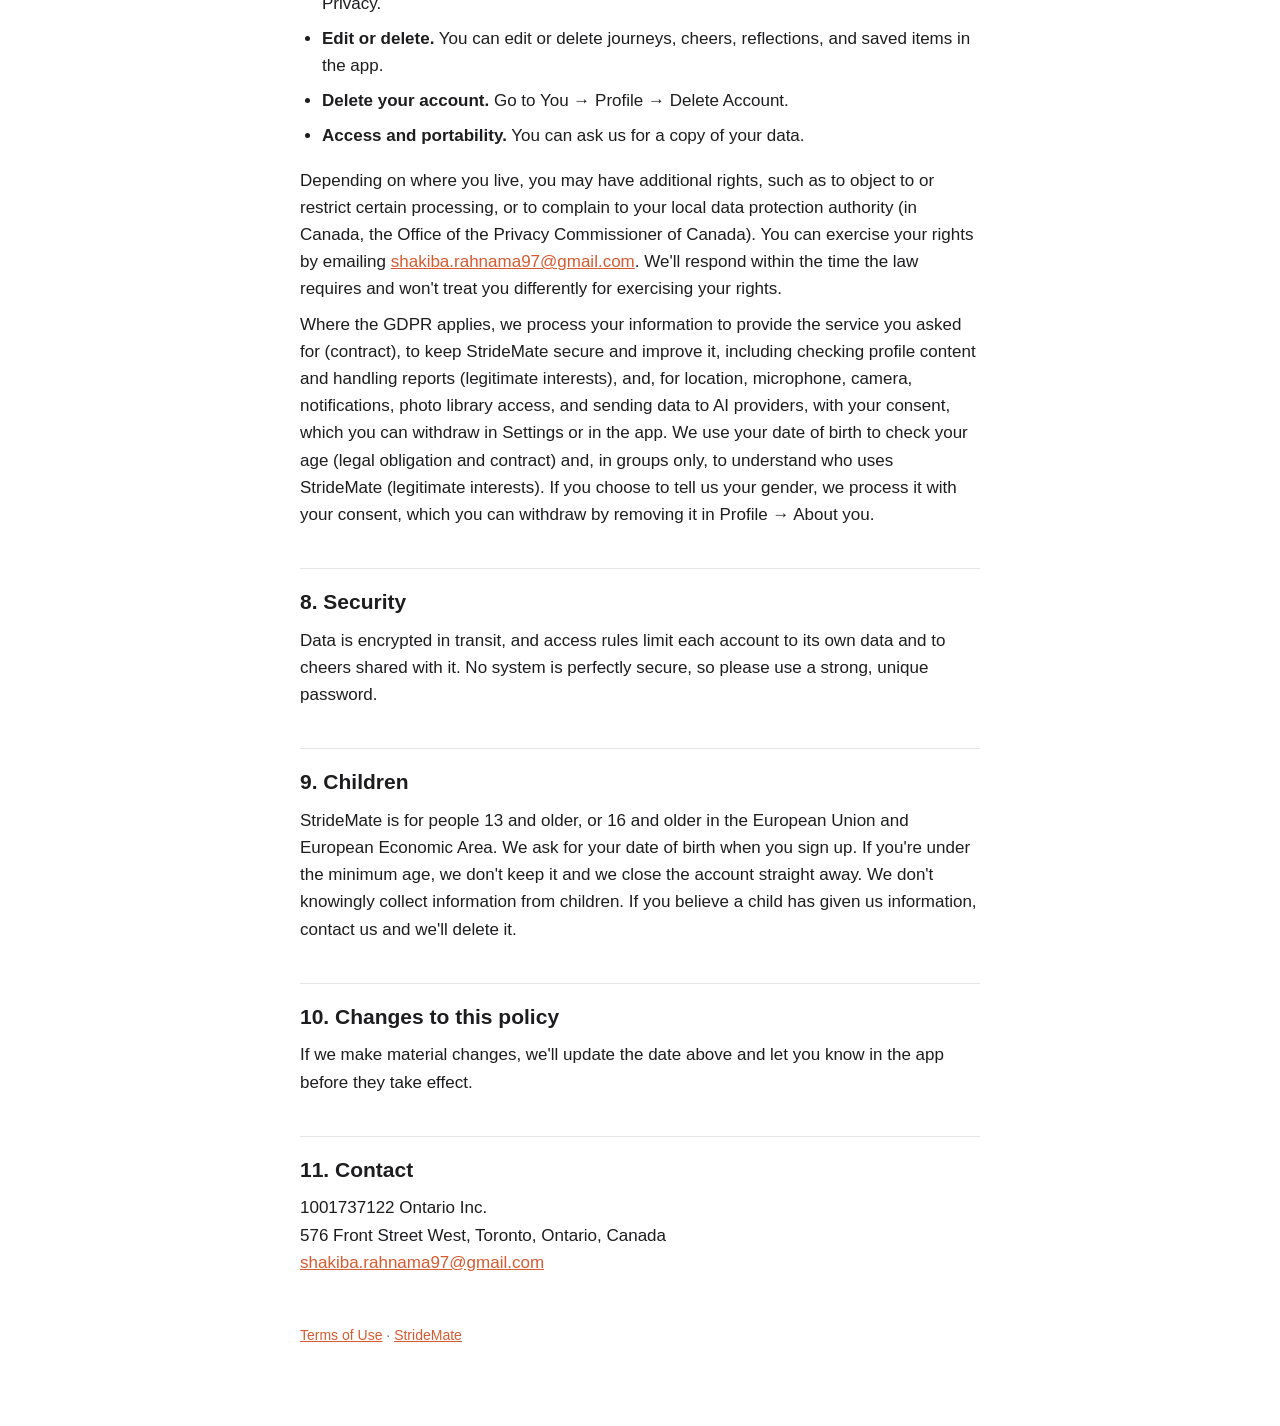
==== commit ece7add0: "Public profiles: handle, photo, bio, location; moderation; report and block" ====
--- a/privacy.html
+++ b/privacy.html
@@ -26,6 +26,12 @@
 <h3>Account information</h3>
 <p>When you sign up we collect your email address and the name you choose. If you sign in with Apple or Google, we receive the account identifier and the email address that service shares with us (for Apple, this can be a private relay address). We also store your preferences: activity type, interests, guide voice, and units.</p>
 <p>During setup we ask what you're hoping to use StrideMate for (for example, discovering new places or cheering on a runner). We keep the answer you first give, alongside how you go on to use the app, so we can understand what people come for and improve StrideMate. You can change your answer in Profile; your first answer is deleted with your account.</p>
+
+<h3>Your public profile</h3>
+<p>You choose a unique handle and a display name, and you can add a profile photo, a short bio, and a location. These, along with the month you joined, make up your public profile: anyone signed in to StrideMate can find you by your handle and see it. Only add what you're happy for others to see. Before we save a profile photo or profile text, we check it with OpenAI's moderation service to keep out content that isn't allowed (see section 3).</p>
+
+<h3>Reports and blocks</h3>
+<p>If you report a profile, we keep the report: the reason, any note you add, and a copy of the profile as it was (including its photo), so we can review it. The person isn't told who reported them. If you block someone, we keep that so you're hidden from each other. Reports may be kept after either account is deleted, for as long as needed to deal with them and to keep people using StrideMate safe.</p>
 
 <h3>Birthday and gender</h3>
 <p>When you sign up we ask for your date of birth, to make sure StrideMate is right for your age (see section 9). If you're under the minimum age, we don't keep the date you entered and we close the account you just made. You can also tell us your gender (woman, man, non-binary, your own description, or prefer not to say). This is optional.</p>
@@ -67,6 +73,7 @@
   <li>To send notifications you allow, such as reminders about things you saved or free journeys about to expire.</li>
   <li>To respond to you when you contact us, and to improve the app using feedback you give us and which recommendations people open.</li>
   <li>To find and fix crashes and errors.</li>
+  <li>To keep StrideMate safe: checking profile photos and text, reviewing reports, and applying blocks.</li>
   <li>To check that StrideMate is right for your age, and to understand who uses it, looking at age ranges and gender only in groups of 20 or more people.</li>
   <li>To keep the service fair and affordable, by counting how often each account uses our AI and mapping services and applying daily limits.</li>
 </ul>
@@ -79,6 +86,7 @@
   <tr><td>Supabase</td><td>Database, sign-in, file storage, and server functions</td><td>Your account and app data described above</td></tr>
   <tr><td>Anthropic (Claude)</td><td>Writes tour narration, recaps, and recommendations</td><td>Landmark names and locations near your starting point (so, your approximate location), your interests, chosen tone, and food and drink preferences, the neighbourhood, local time, and weather, the landmarks you visited, and the topics you explored. Never your name, email, or account details.</td></tr>
   <tr><td>OpenAI</td><td>Turns narration text into spoken audio</td><td>Narration text</td></tr>
+  <tr><td>OpenAI (moderation)</td><td>Checks profile photos and profile text for content that isn't allowed. Used for everyone with a profile, whether or not AI features are turned on, because public profiles must be screened</td><td>Your profile photo, display name, handle, bio, and location, when you add or change them. Used only for this check</td></tr>
   <tr><td>Google (Places)</td><td>Finds cafés and restaurants that are open along your route</td><td>Approximate coordinates of your route</td></tr>
   <tr><td>Wikipedia (Wikimedia)</td><td>Finds landmarks near your starting point</td><td>Approximate coordinates of your starting point</td></tr>
   <tr><td>Apple</td><td>Maps, walking directions, weather, sign-in, and payments</td><td>Coordinates for routing and weather; purchase and sign-in data as described above</td></tr>
@@ -109,7 +117,7 @@
   <li><strong>Access and portability.</strong> You can ask us for a copy of your data.</li>
 </ul>
 <p>Depending on where you live, you may have additional rights, such as to object to or restrict certain processing, or to complain to your local data protection authority (in Canada, the Office of the Privacy Commissioner of Canada). You can exercise your rights by emailing <a href="mailto:shakiba.rahnama97@gmail.com">shakiba.rahnama97@gmail.com</a>. We'll respond within the time the law requires and won't treat you differently for exercising your rights.</p>
-<p>Where the GDPR applies, we process your information to provide the service you asked for (contract), to keep StrideMate secure and improve it (legitimate interests), and, for location, microphone, camera, notifications, photo library access, and sending data to AI providers, with your consent, which you can withdraw in Settings or in the app. We use your date of birth to check your age (legal obligation and contract) and, in groups only, to understand who uses StrideMate (legitimate interests). If you choose to tell us your gender, we process it with your consent, which you can withdraw by removing it in Profile → About you.</p>
+<p>Where the GDPR applies, we process your information to provide the service you asked for (contract), to keep StrideMate secure and improve it, including checking profile content and handling reports (legitimate interests), and, for location, microphone, camera, notifications, photo library access, and sending data to AI providers, with your consent, which you can withdraw in Settings or in the app. We use your date of birth to check your age (legal obligation and contract) and, in groups only, to understand who uses StrideMate (legitimate interests). If you choose to tell us your gender, we process it with your consent, which you can withdraw by removing it in Profile → About you.</p>
 
 <h2>8. Security</h2>
 <p>Data is encrypted in transit, and access rules limit each account to its own data and to cheers shared with it. No system is perfectly secure, so please use a strong, unique password.</p>
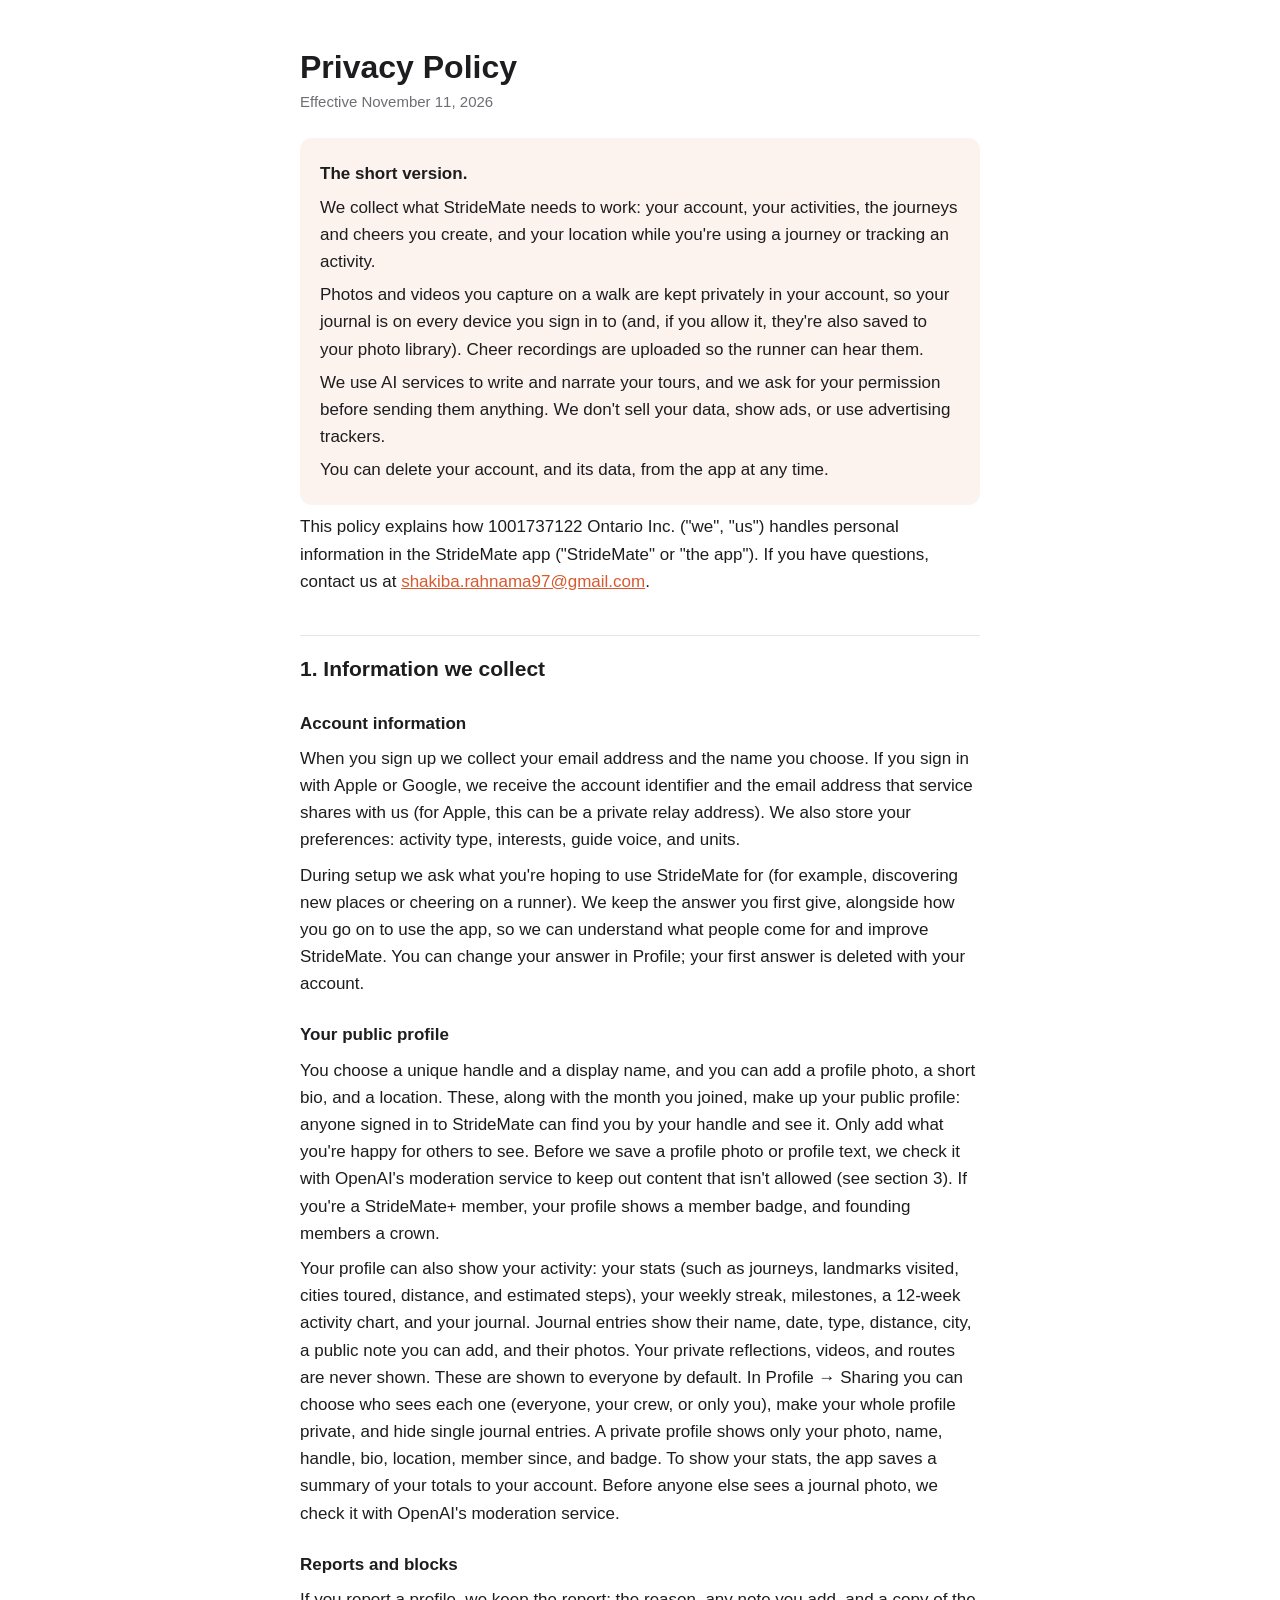
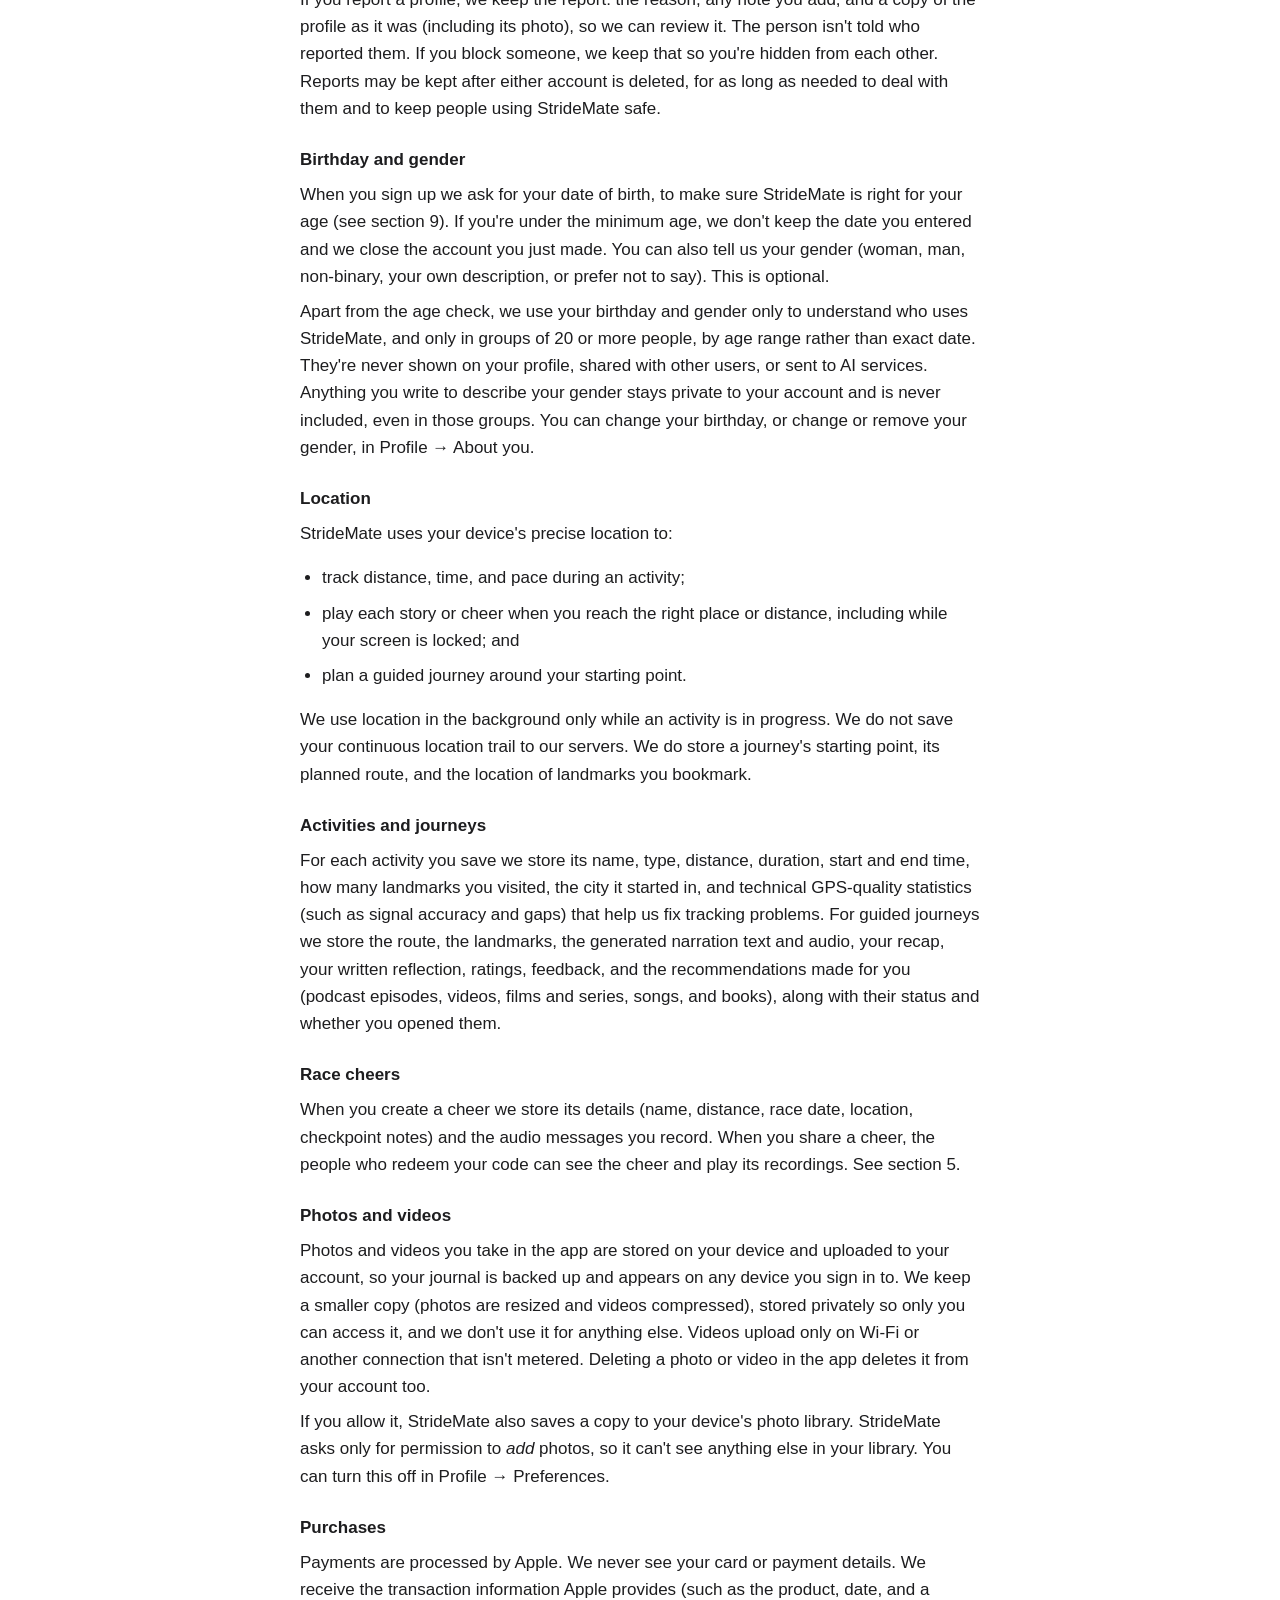
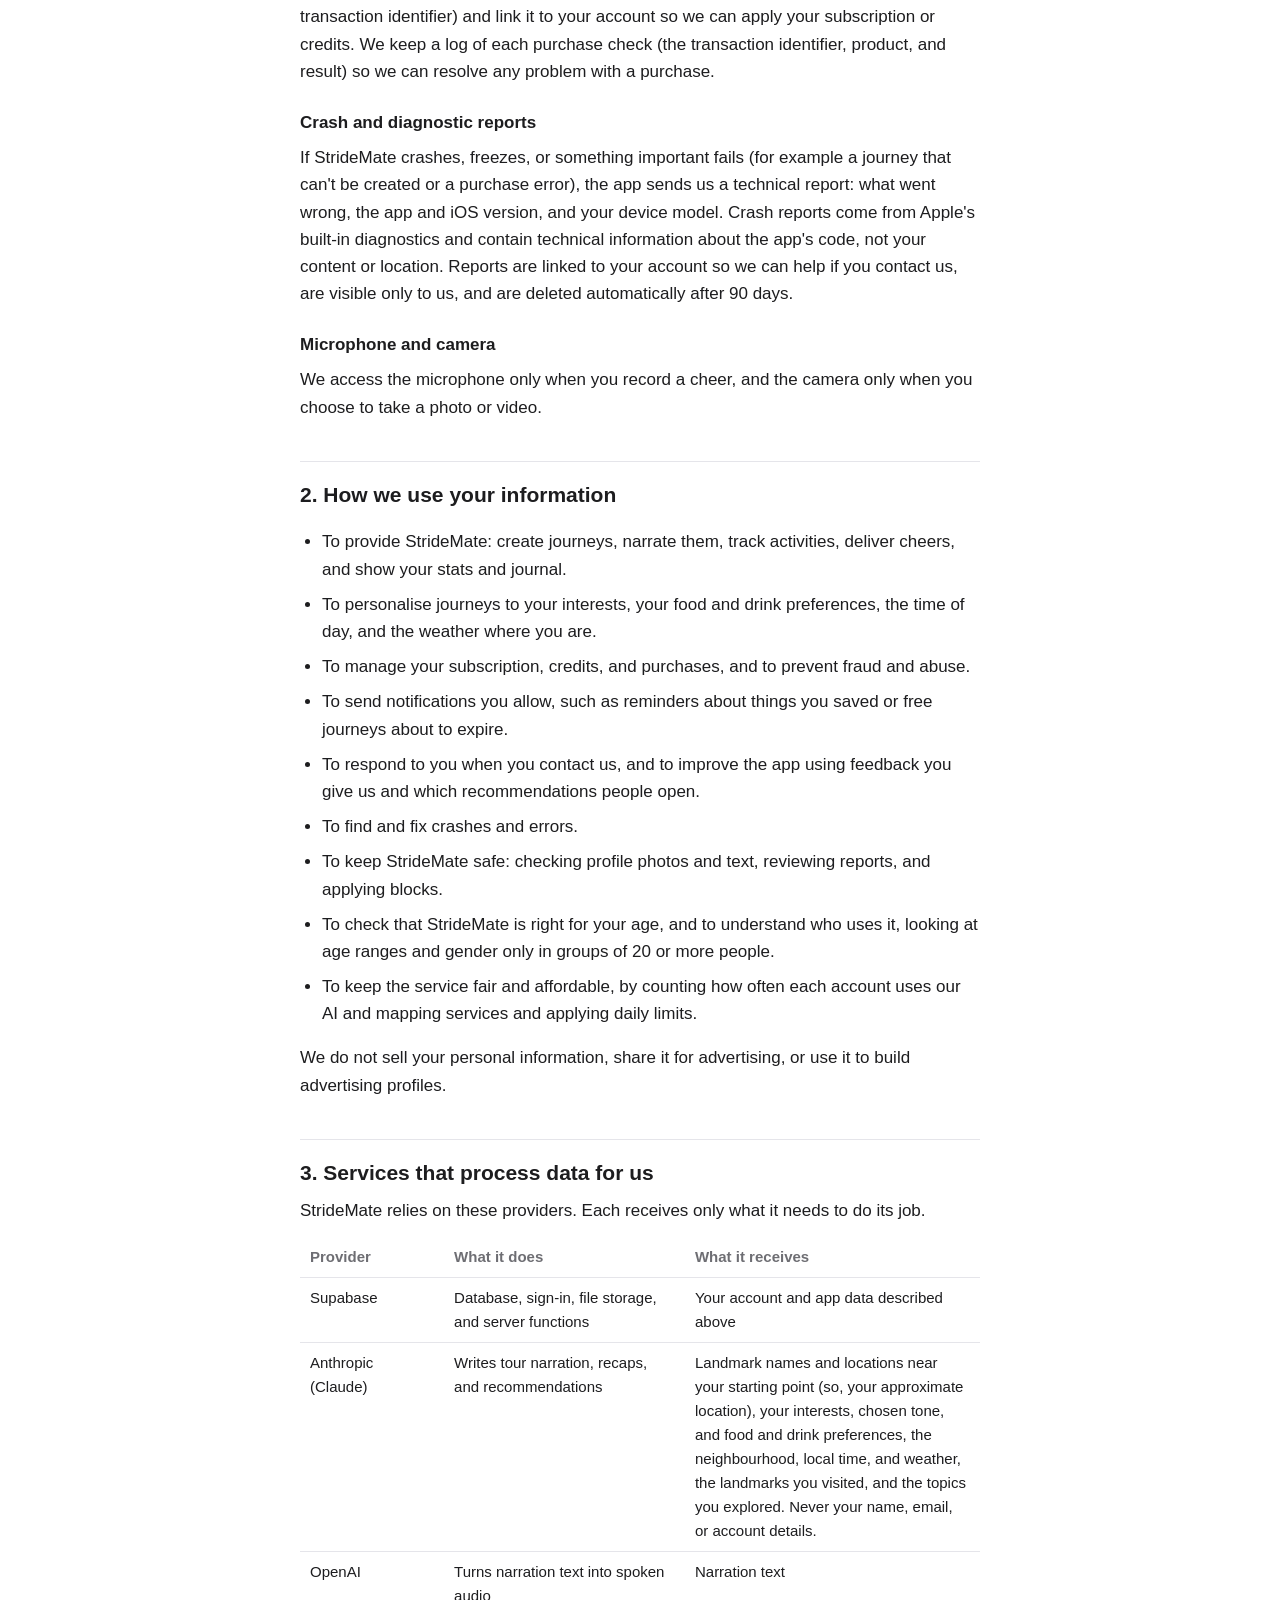
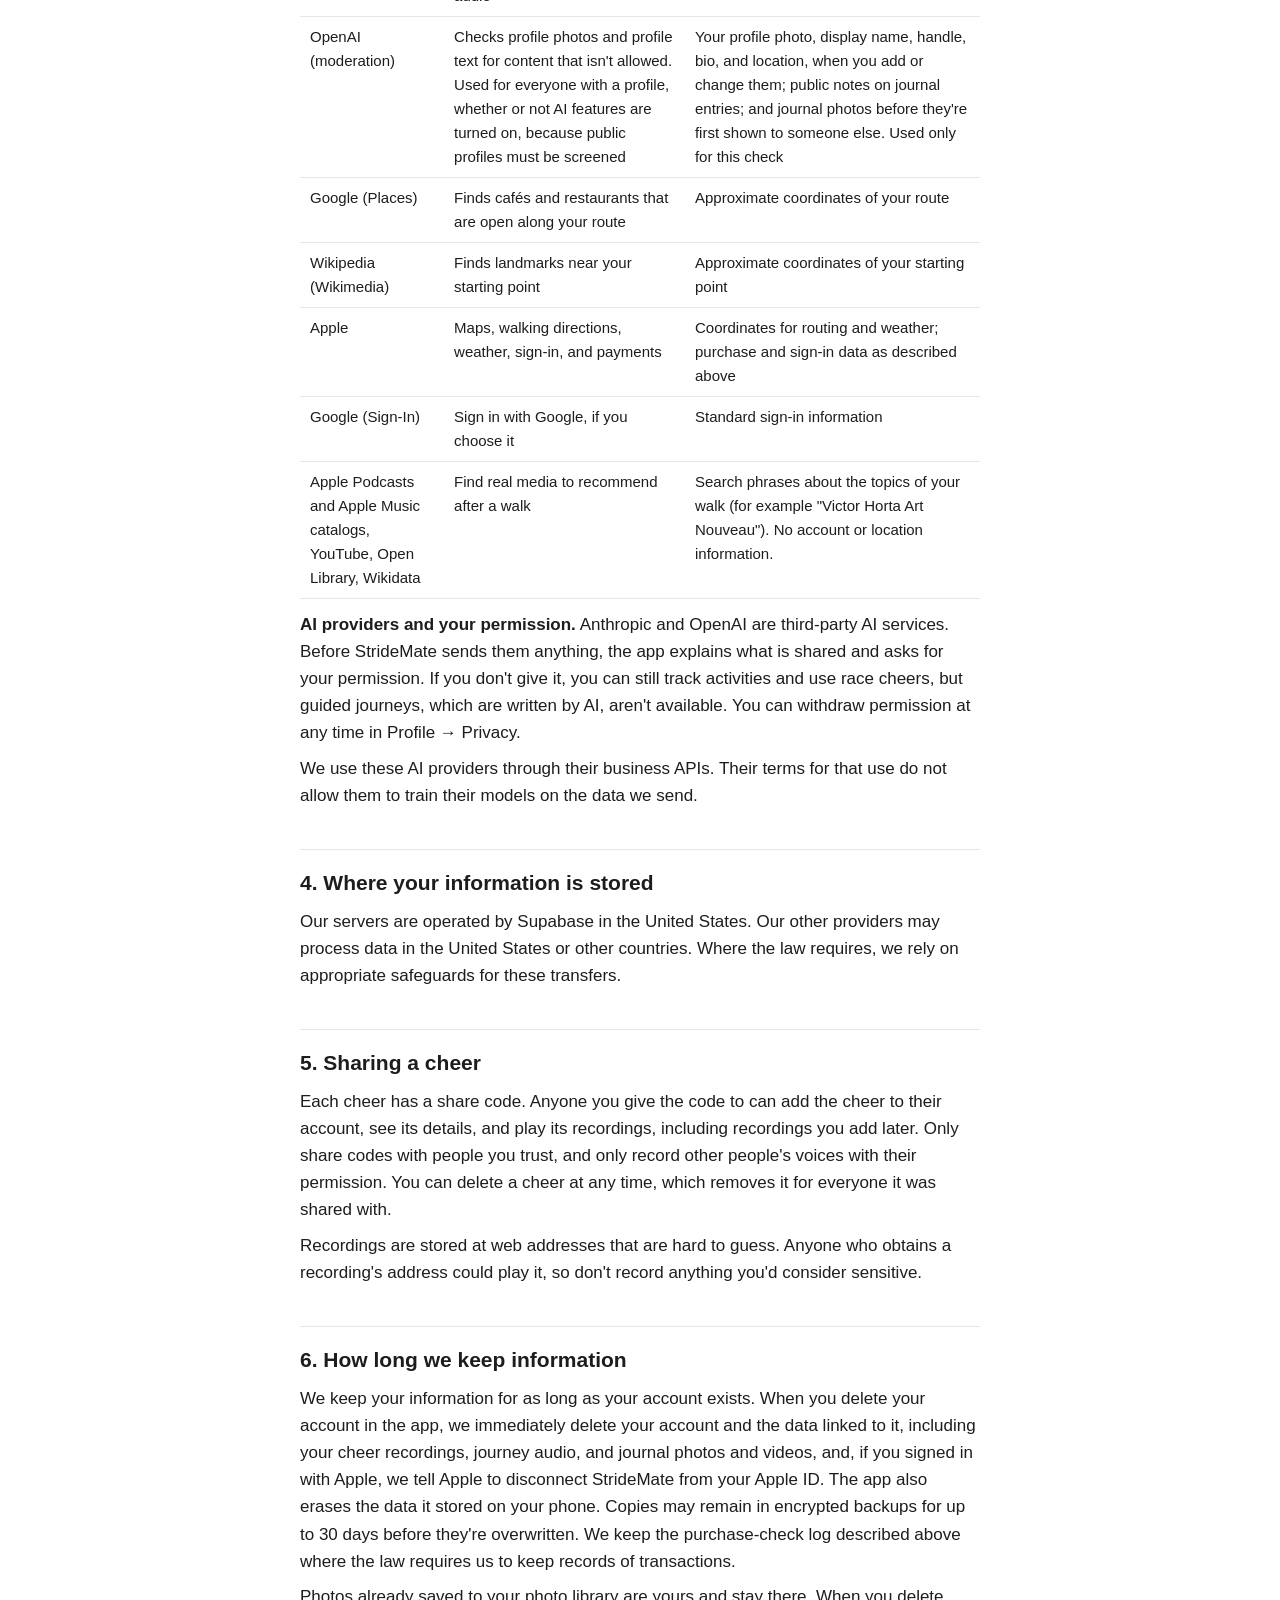
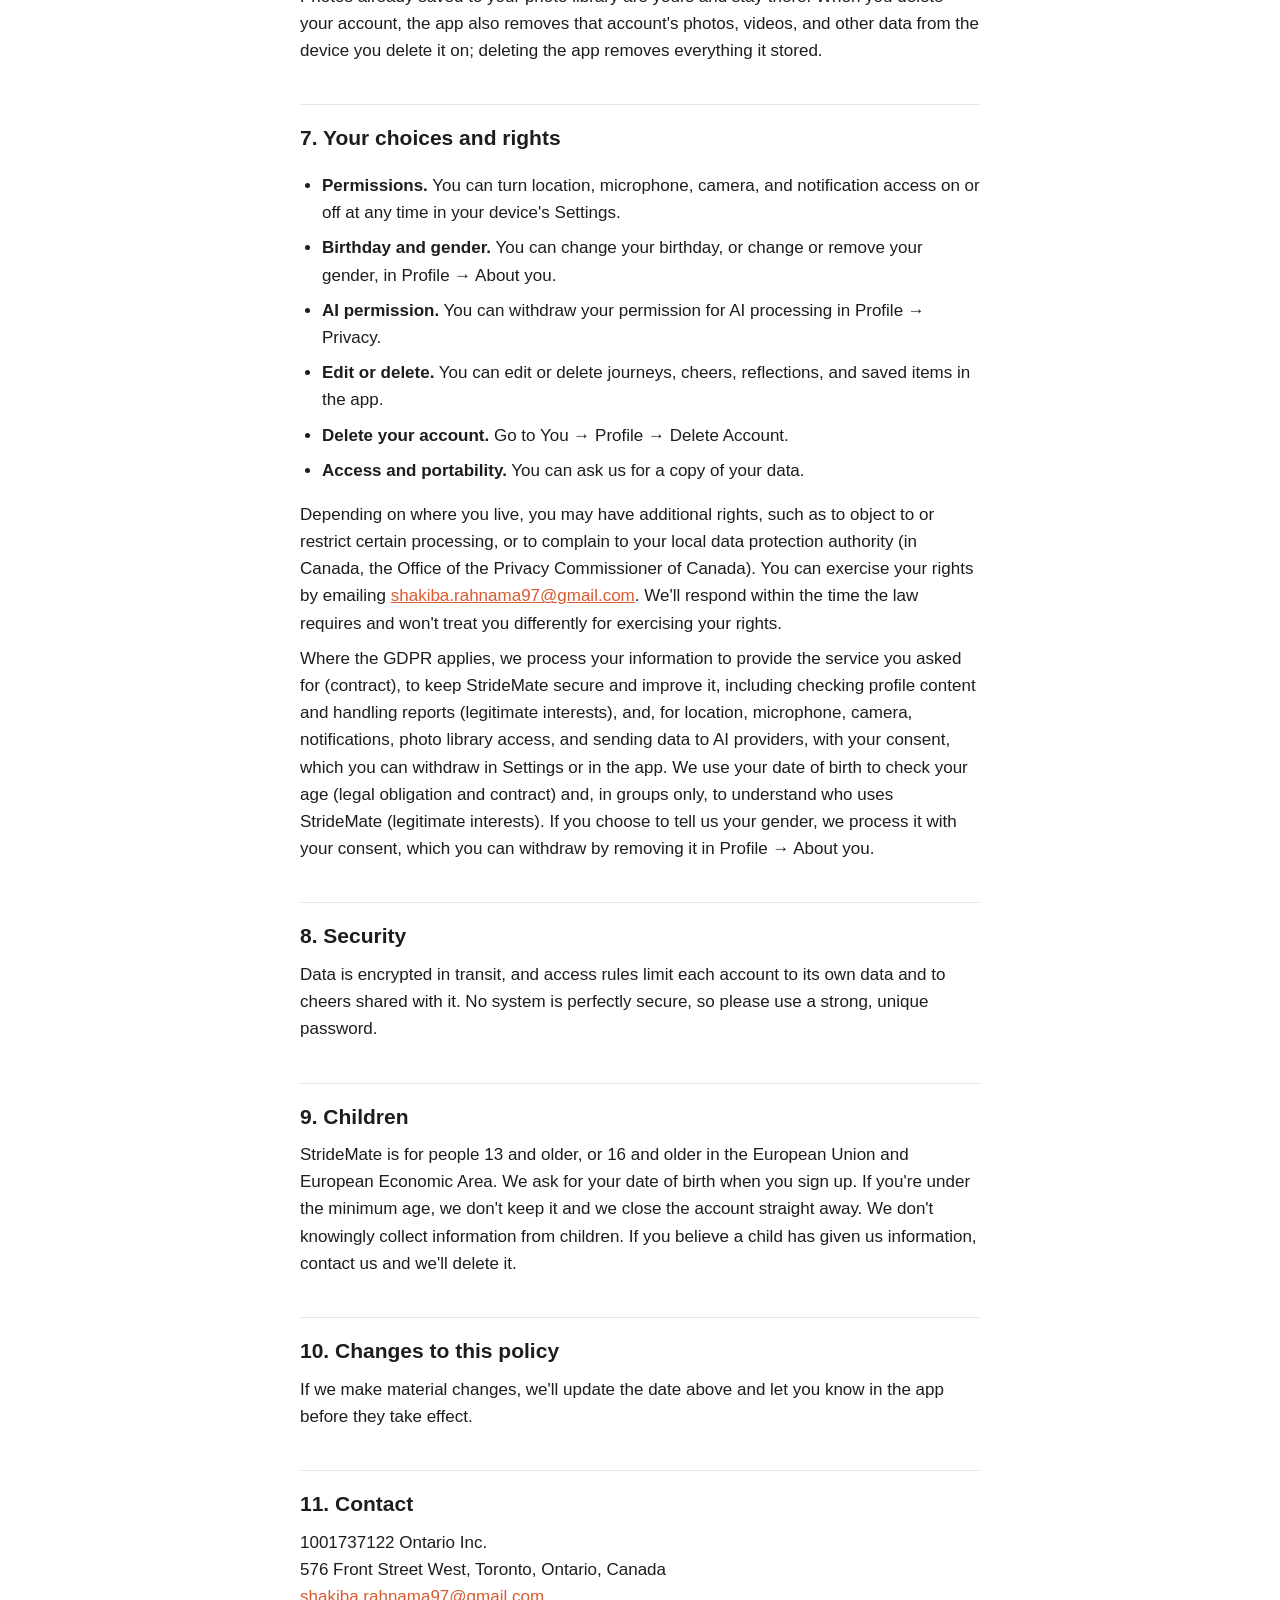
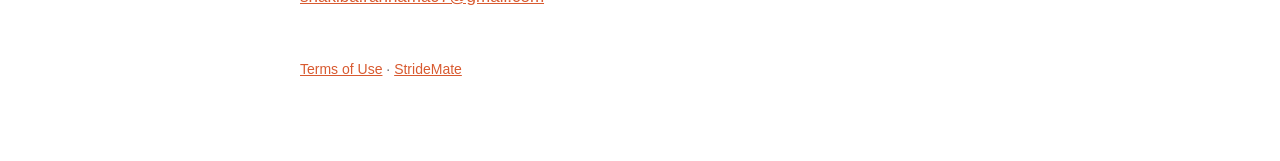
==== commit 74b969a1: "Profile page: shared stats, streak, milestones and journal; Sharing controls; member badge" ====
--- a/privacy.html
+++ b/privacy.html
@@ -28,7 +28,8 @@
 <p>During setup we ask what you're hoping to use StrideMate for (for example, discovering new places or cheering on a runner). We keep the answer you first give, alongside how you go on to use the app, so we can understand what people come for and improve StrideMate. You can change your answer in Profile; your first answer is deleted with your account.</p>
 
 <h3>Your public profile</h3>
-<p>You choose a unique handle and a display name, and you can add a profile photo, a short bio, and a location. These, along with the month you joined, make up your public profile: anyone signed in to StrideMate can find you by your handle and see it. Only add what you're happy for others to see. Before we save a profile photo or profile text, we check it with OpenAI's moderation service to keep out content that isn't allowed (see section 3).</p>
+<p>You choose a unique handle and a display name, and you can add a profile photo, a short bio, and a location. These, along with the month you joined, make up your public profile: anyone signed in to StrideMate can find you by your handle and see it. Only add what you're happy for others to see. Before we save a profile photo or profile text, we check it with OpenAI's moderation service to keep out content that isn't allowed (see section 3). If you're a StrideMate+ member, your profile shows a member badge, and founding members a crown.</p>
+<p>Your profile can also show your activity: your stats (such as journeys, landmarks visited, cities toured, distance, and estimated steps), your weekly streak, milestones, a 12-week activity chart, and your journal. Journal entries show their name, date, type, distance, city, a public note you can add, and their photos. Your private reflections, videos, and routes are never shown. These are shown to everyone by default. In Profile → Sharing you can choose who sees each one (everyone, your crew, or only you), make your whole profile private, and hide single journal entries. A private profile shows only your photo, name, handle, bio, location, member since, and badge. To show your stats, the app saves a summary of your totals to your account. Before anyone else sees a journal photo, we check it with OpenAI's moderation service.</p>
 
 <h3>Reports and blocks</h3>
 <p>If you report a profile, we keep the report: the reason, any note you add, and a copy of the profile as it was (including its photo), so we can review it. The person isn't told who reported them. If you block someone, we keep that so you're hidden from each other. Reports may be kept after either account is deleted, for as long as needed to deal with them and to keep people using StrideMate safe.</p>
@@ -47,7 +48,7 @@
 <p>We use location in the background only while an activity is in progress. We do not save your continuous location trail to our servers. We do store a journey's starting point, its planned route, and the location of landmarks you bookmark.</p>
 
 <h3>Activities and journeys</h3>
-<p>For each activity you save we store its name, type, distance, duration, start and end time, how many landmarks you visited, and technical GPS-quality statistics (such as signal accuracy and gaps) that help us fix tracking problems. For guided journeys we store the route, the landmarks, the generated narration text and audio, your recap, your written reflection, ratings, feedback, and the recommendations made for you (podcast episodes, videos, films and series, songs, and books), along with their status and whether you opened them.</p>
+<p>For each activity you save we store its name, type, distance, duration, start and end time, how many landmarks you visited, the city it started in, and technical GPS-quality statistics (such as signal accuracy and gaps) that help us fix tracking problems. For guided journeys we store the route, the landmarks, the generated narration text and audio, your recap, your written reflection, ratings, feedback, and the recommendations made for you (podcast episodes, videos, films and series, songs, and books), along with their status and whether you opened them.</p>
 
 <h3>Race cheers</h3>
 <p>When you create a cheer we store its details (name, distance, race date, location, checkpoint notes) and the audio messages you record. When you share a cheer, the people who redeem your code can see the cheer and play its recordings. See section 5.</p>
@@ -86,7 +87,7 @@
   <tr><td>Supabase</td><td>Database, sign-in, file storage, and server functions</td><td>Your account and app data described above</td></tr>
   <tr><td>Anthropic (Claude)</td><td>Writes tour narration, recaps, and recommendations</td><td>Landmark names and locations near your starting point (so, your approximate location), your interests, chosen tone, and food and drink preferences, the neighbourhood, local time, and weather, the landmarks you visited, and the topics you explored. Never your name, email, or account details.</td></tr>
   <tr><td>OpenAI</td><td>Turns narration text into spoken audio</td><td>Narration text</td></tr>
-  <tr><td>OpenAI (moderation)</td><td>Checks profile photos and profile text for content that isn't allowed. Used for everyone with a profile, whether or not AI features are turned on, because public profiles must be screened</td><td>Your profile photo, display name, handle, bio, and location, when you add or change them. Used only for this check</td></tr>
+  <tr><td>OpenAI (moderation)</td><td>Checks profile photos and profile text for content that isn't allowed. Used for everyone with a profile, whether or not AI features are turned on, because public profiles must be screened</td><td>Your profile photo, display name, handle, bio, and location, when you add or change them; public notes on journal entries; and journal photos before they're first shown to someone else. Used only for this check</td></tr>
   <tr><td>Google (Places)</td><td>Finds cafés and restaurants that are open along your route</td><td>Approximate coordinates of your route</td></tr>
   <tr><td>Wikipedia (Wikimedia)</td><td>Finds landmarks near your starting point</td><td>Approximate coordinates of your starting point</td></tr>
   <tr><td>Apple</td><td>Maps, walking directions, weather, sign-in, and payments</td><td>Coordinates for routing and weather; purchase and sign-in data as described above</td></tr>
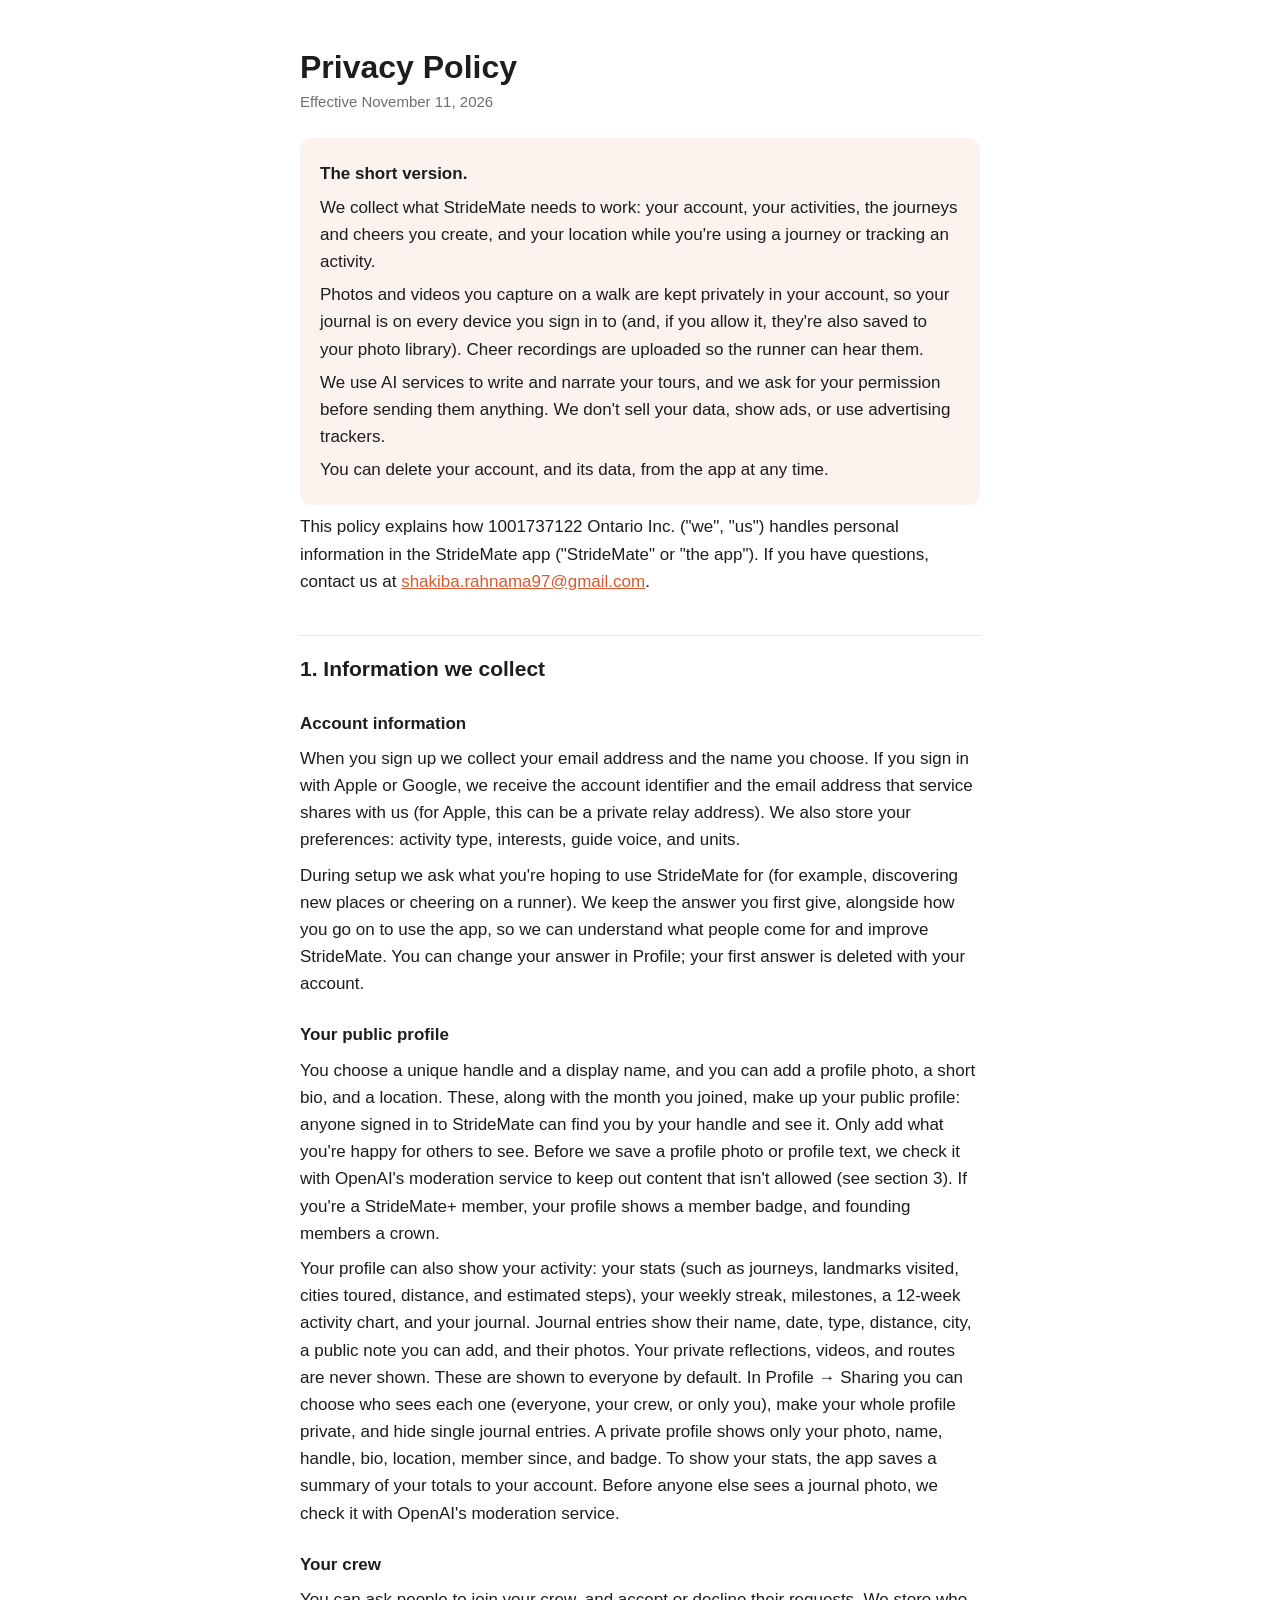
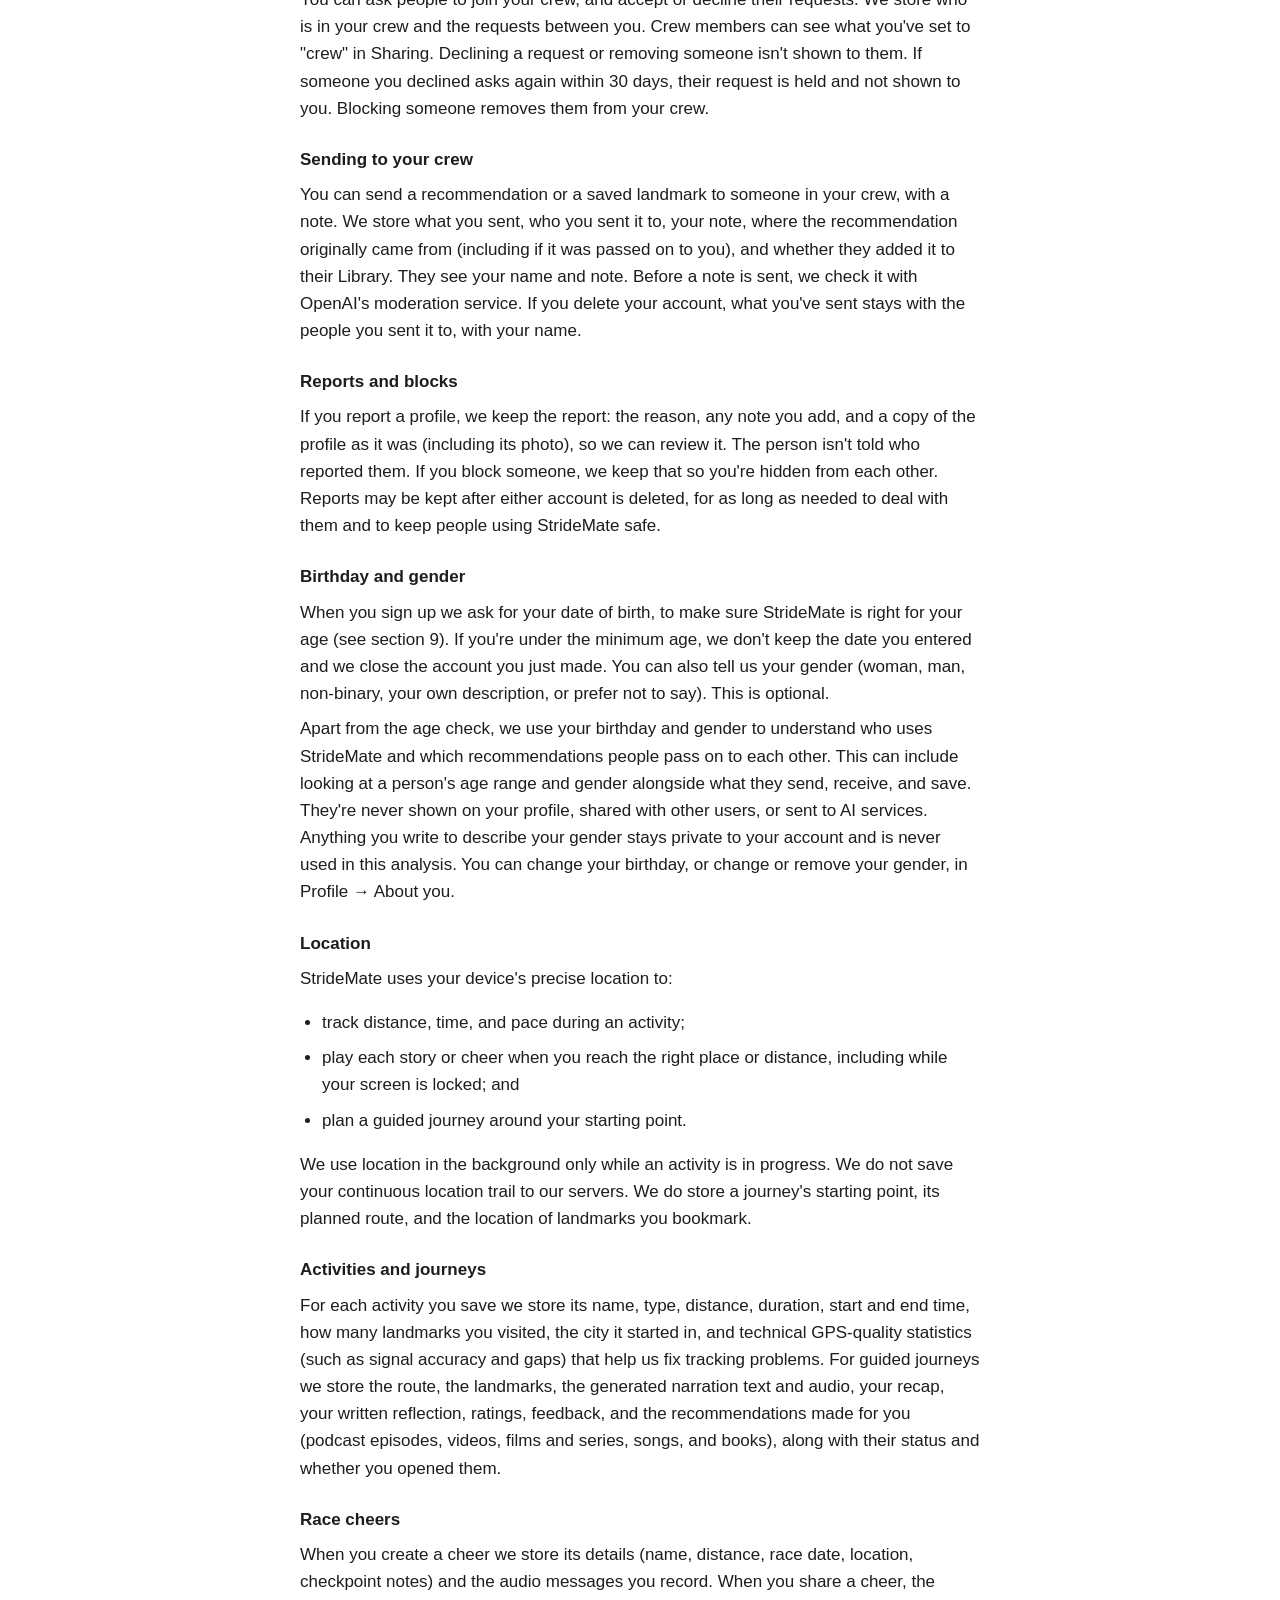
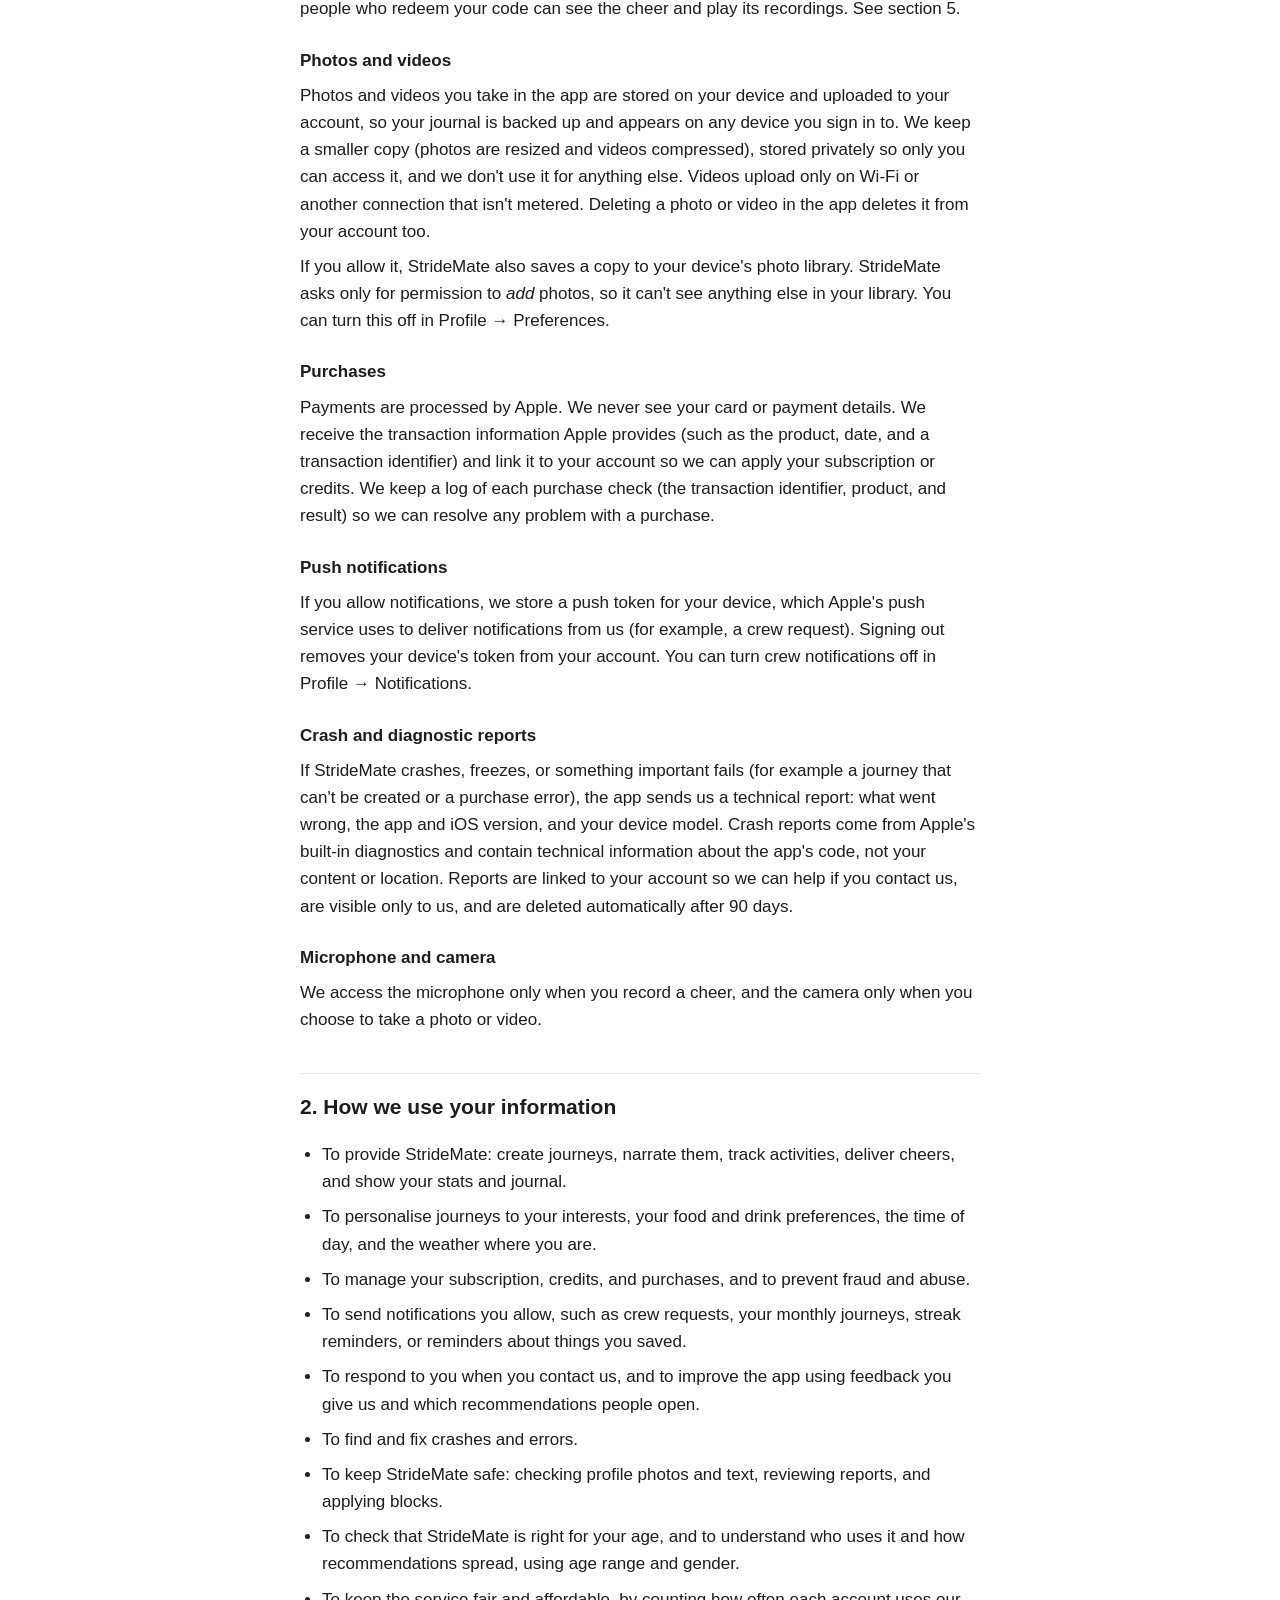
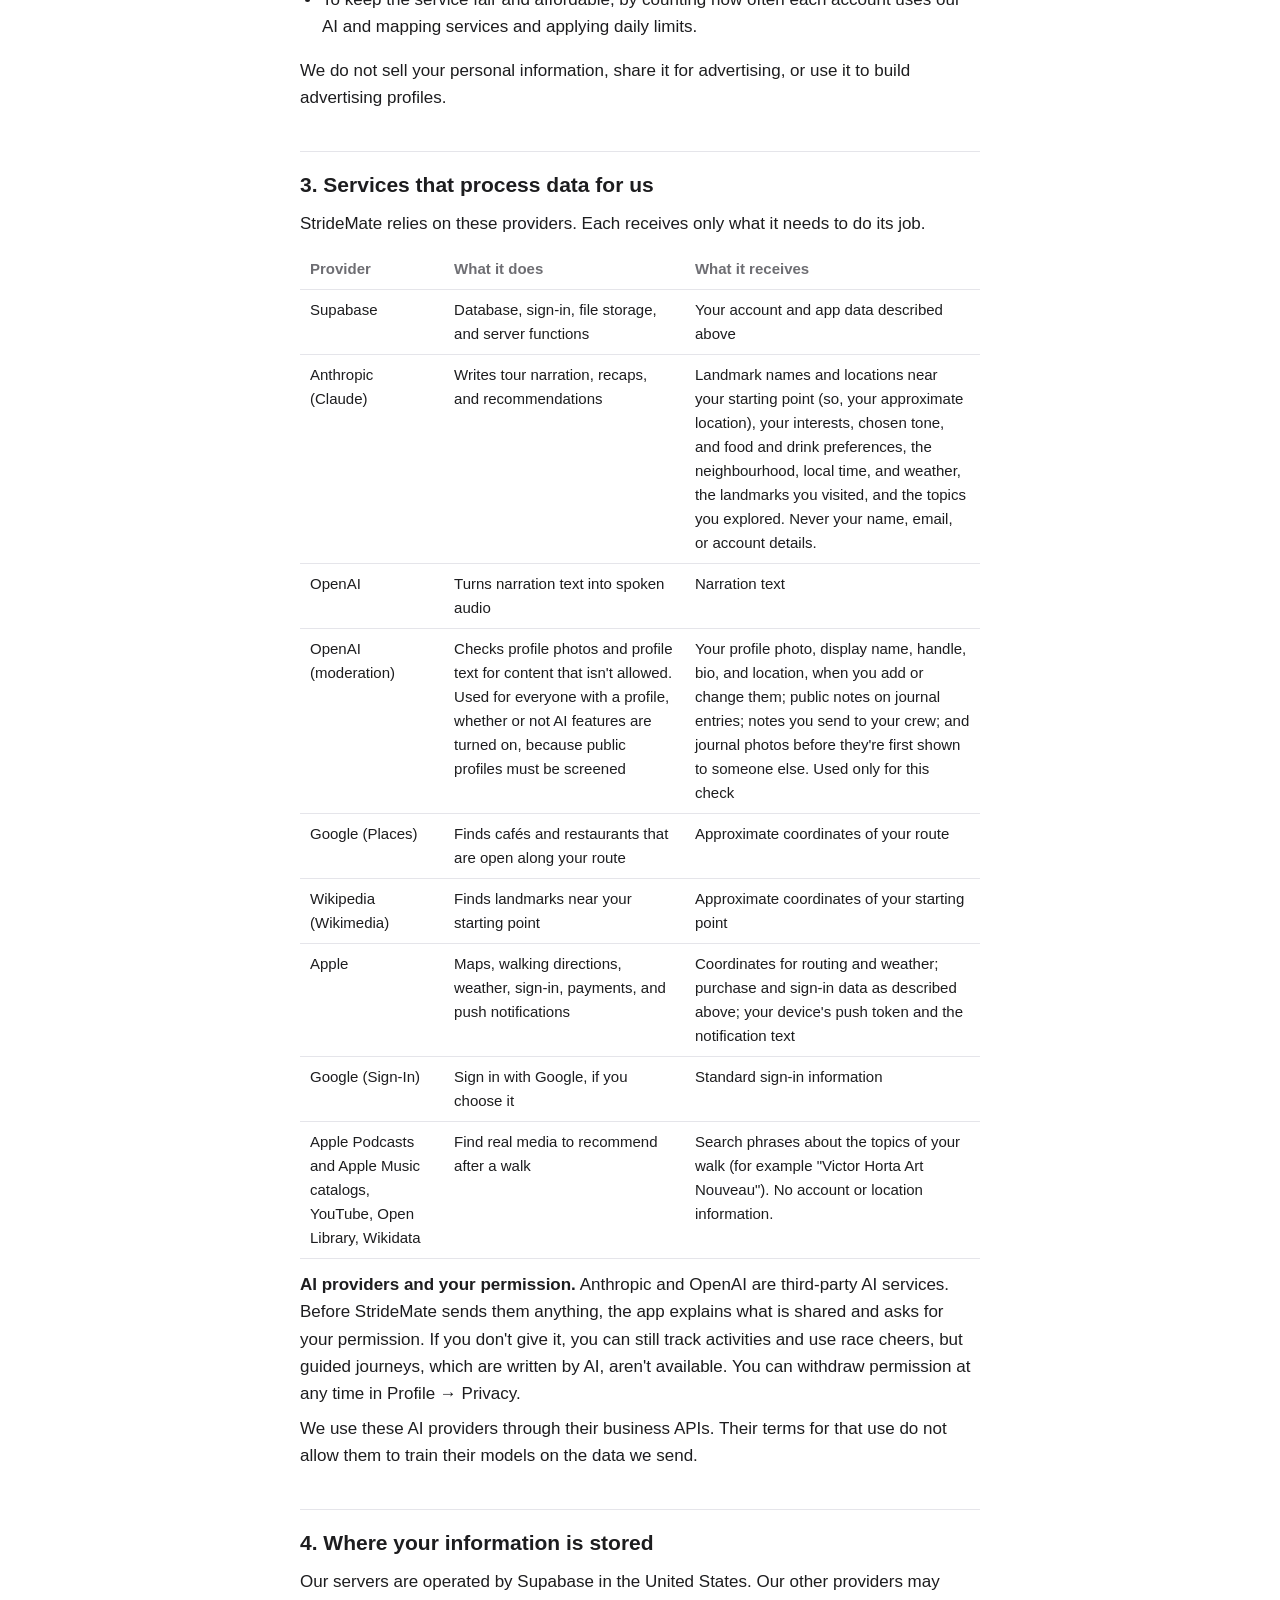
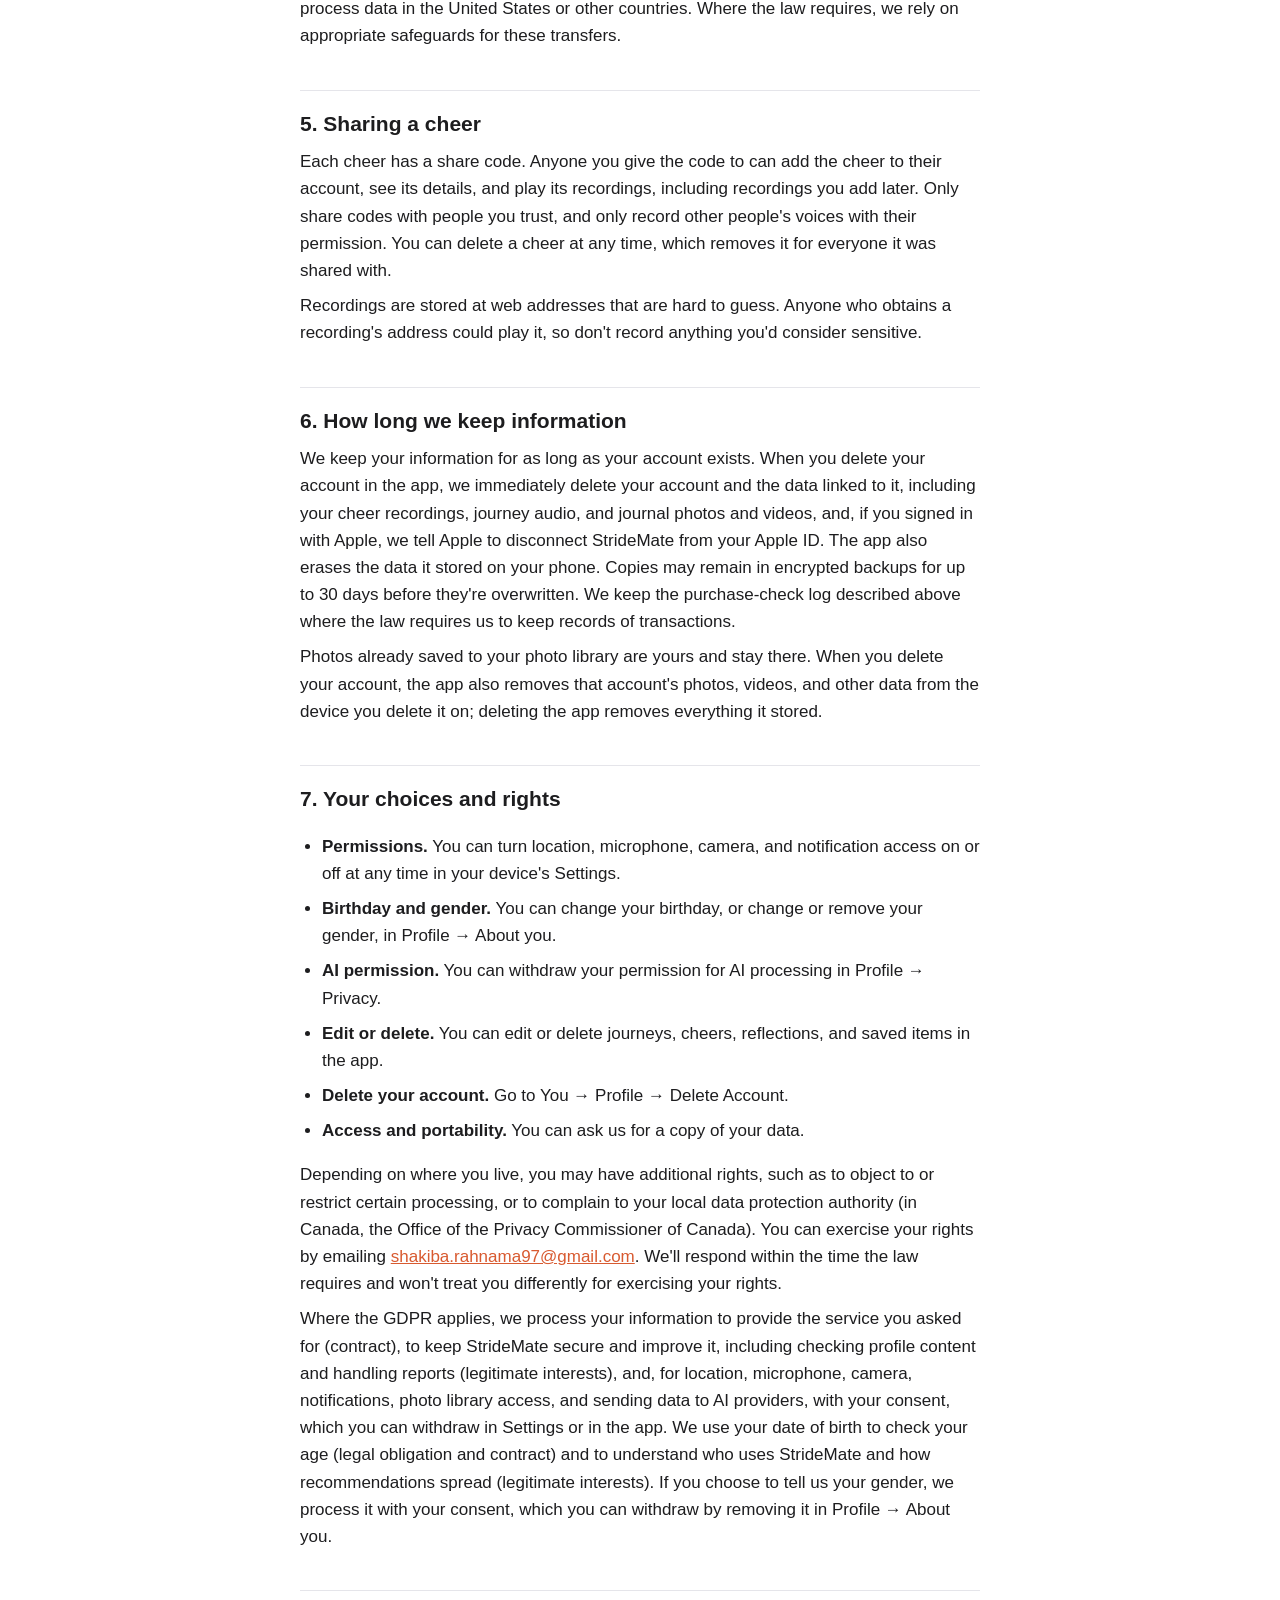
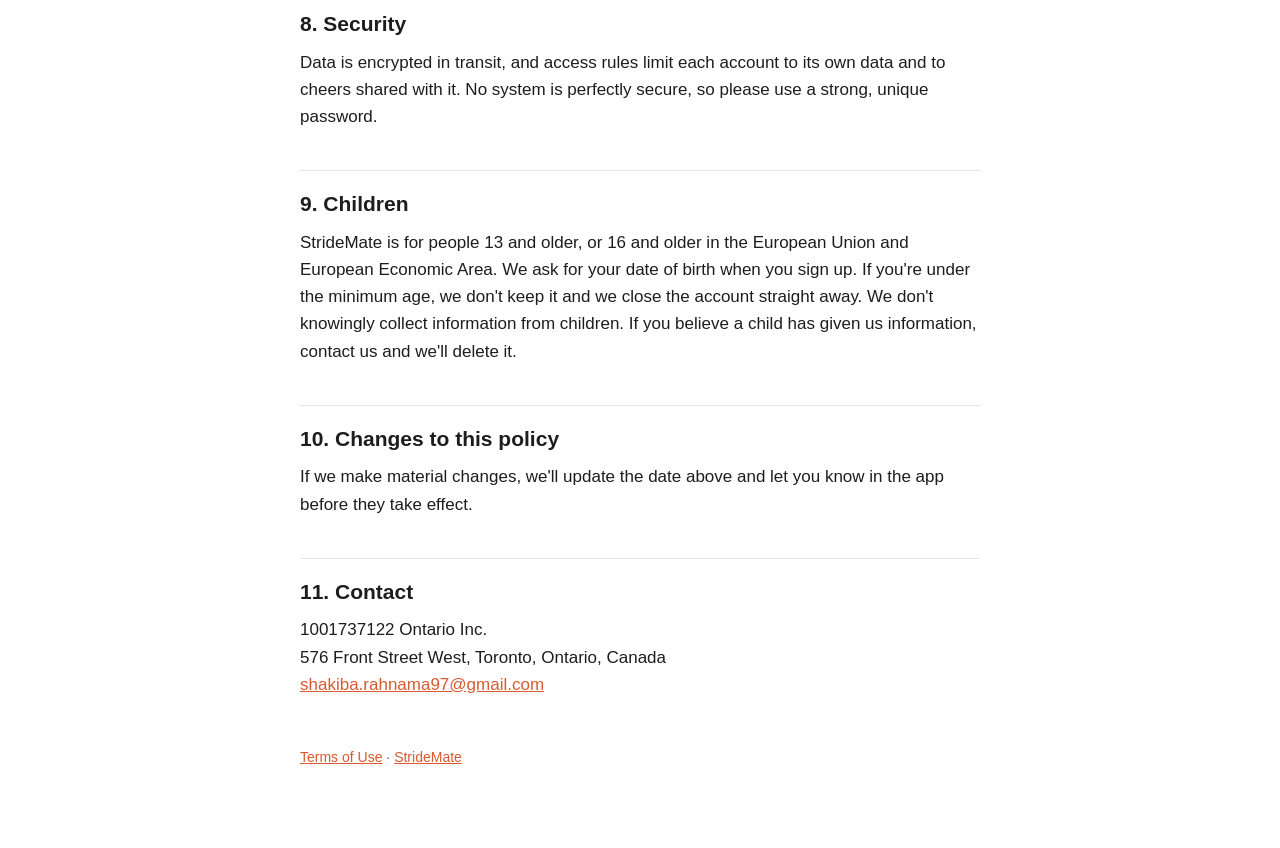
==== commit 823bbc4a: "Crews, push notifications, sending to your crew; demographics used individually" ====
--- a/privacy.html
+++ b/privacy.html
@@ -31,12 +31,18 @@
 <p>You choose a unique handle and a display name, and you can add a profile photo, a short bio, and a location. These, along with the month you joined, make up your public profile: anyone signed in to StrideMate can find you by your handle and see it. Only add what you're happy for others to see. Before we save a profile photo or profile text, we check it with OpenAI's moderation service to keep out content that isn't allowed (see section 3). If you're a StrideMate+ member, your profile shows a member badge, and founding members a crown.</p>
 <p>Your profile can also show your activity: your stats (such as journeys, landmarks visited, cities toured, distance, and estimated steps), your weekly streak, milestones, a 12-week activity chart, and your journal. Journal entries show their name, date, type, distance, city, a public note you can add, and their photos. Your private reflections, videos, and routes are never shown. These are shown to everyone by default. In Profile → Sharing you can choose who sees each one (everyone, your crew, or only you), make your whole profile private, and hide single journal entries. A private profile shows only your photo, name, handle, bio, location, member since, and badge. To show your stats, the app saves a summary of your totals to your account. Before anyone else sees a journal photo, we check it with OpenAI's moderation service.</p>
 
+<h3>Your crew</h3>
+<p>You can ask people to join your crew, and accept or decline their requests. We store who is in your crew and the requests between you. Crew members can see what you've set to "crew" in Sharing. Declining a request or removing someone isn't shown to them. If someone you declined asks again within 30 days, their request is held and not shown to you. Blocking someone removes them from your crew.</p>
+
+<h3>Sending to your crew</h3>
+<p>You can send a recommendation or a saved landmark to someone in your crew, with a note. We store what you sent, who you sent it to, your note, where the recommendation originally came from (including if it was passed on to you), and whether they added it to their Library. They see your name and note. Before a note is sent, we check it with OpenAI's moderation service. If you delete your account, what you've sent stays with the people you sent it to, with your name.</p>
+
 <h3>Reports and blocks</h3>
 <p>If you report a profile, we keep the report: the reason, any note you add, and a copy of the profile as it was (including its photo), so we can review it. The person isn't told who reported them. If you block someone, we keep that so you're hidden from each other. Reports may be kept after either account is deleted, for as long as needed to deal with them and to keep people using StrideMate safe.</p>
 
 <h3>Birthday and gender</h3>
 <p>When you sign up we ask for your date of birth, to make sure StrideMate is right for your age (see section 9). If you're under the minimum age, we don't keep the date you entered and we close the account you just made. You can also tell us your gender (woman, man, non-binary, your own description, or prefer not to say). This is optional.</p>
-<p>Apart from the age check, we use your birthday and gender only to understand who uses StrideMate, and only in groups of 20 or more people, by age range rather than exact date. They're never shown on your profile, shared with other users, or sent to AI services. Anything you write to describe your gender stays private to your account and is never included, even in those groups. You can change your birthday, or change or remove your gender, in Profile → About you.</p>
+<p>Apart from the age check, we use your birthday and gender to understand who uses StrideMate and which recommendations people pass on to each other. This can include looking at a person's age range and gender alongside what they send, receive, and save. They're never shown on your profile, shared with other users, or sent to AI services. Anything you write to describe your gender stays private to your account and is never used in this analysis. You can change your birthday, or change or remove your gender, in Profile → About you.</p>
 
 <h3>Location</h3>
 <p>StrideMate uses your device's precise location to:</p>
@@ -60,6 +66,9 @@
 <h3>Purchases</h3>
 <p>Payments are processed by Apple. We never see your card or payment details. We receive the transaction information Apple provides (such as the product, date, and a transaction identifier) and link it to your account so we can apply your subscription or credits. We keep a log of each purchase check (the transaction identifier, product, and result) so we can resolve any problem with a purchase.</p>
 
+<h3>Push notifications</h3>
+<p>If you allow notifications, we store a push token for your device, which Apple's push service uses to deliver notifications from us (for example, a crew request). Signing out removes your device's token from your account. You can turn crew notifications off in Profile → Notifications.</p>
+
 <h3>Crash and diagnostic reports</h3>
 <p>If StrideMate crashes, freezes, or something important fails (for example a journey that can't be created or a purchase error), the app sends us a technical report: what went wrong, the app and iOS version, and your device model. Crash reports come from Apple's built-in diagnostics and contain technical information about the app's code, not your content or location. Reports are linked to your account so we can help if you contact us, are visible only to us, and are deleted automatically after 90 days.</p>
 
@@ -71,11 +80,11 @@
   <li>To provide StrideMate: create journeys, narrate them, track activities, deliver cheers, and show your stats and journal.</li>
   <li>To personalise journeys to your interests, your food and drink preferences, the time of day, and the weather where you are.</li>
   <li>To manage your subscription, credits, and purchases, and to prevent fraud and abuse.</li>
-  <li>To send notifications you allow, such as reminders about things you saved or free journeys about to expire.</li>
+  <li>To send notifications you allow, such as crew requests, your monthly journeys, streak reminders, or reminders about things you saved.</li>
   <li>To respond to you when you contact us, and to improve the app using feedback you give us and which recommendations people open.</li>
   <li>To find and fix crashes and errors.</li>
   <li>To keep StrideMate safe: checking profile photos and text, reviewing reports, and applying blocks.</li>
-  <li>To check that StrideMate is right for your age, and to understand who uses it, looking at age ranges and gender only in groups of 20 or more people.</li>
+  <li>To check that StrideMate is right for your age, and to understand who uses it and how recommendations spread, using age range and gender.</li>
   <li>To keep the service fair and affordable, by counting how often each account uses our AI and mapping services and applying daily limits.</li>
 </ul>
 <p>We do not sell your personal information, share it for advertising, or use it to build advertising profiles.</p>
@@ -87,10 +96,10 @@
   <tr><td>Supabase</td><td>Database, sign-in, file storage, and server functions</td><td>Your account and app data described above</td></tr>
   <tr><td>Anthropic (Claude)</td><td>Writes tour narration, recaps, and recommendations</td><td>Landmark names and locations near your starting point (so, your approximate location), your interests, chosen tone, and food and drink preferences, the neighbourhood, local time, and weather, the landmarks you visited, and the topics you explored. Never your name, email, or account details.</td></tr>
   <tr><td>OpenAI</td><td>Turns narration text into spoken audio</td><td>Narration text</td></tr>
-  <tr><td>OpenAI (moderation)</td><td>Checks profile photos and profile text for content that isn't allowed. Used for everyone with a profile, whether or not AI features are turned on, because public profiles must be screened</td><td>Your profile photo, display name, handle, bio, and location, when you add or change them; public notes on journal entries; and journal photos before they're first shown to someone else. Used only for this check</td></tr>
+  <tr><td>OpenAI (moderation)</td><td>Checks profile photos and profile text for content that isn't allowed. Used for everyone with a profile, whether or not AI features are turned on, because public profiles must be screened</td><td>Your profile photo, display name, handle, bio, and location, when you add or change them; public notes on journal entries; notes you send to your crew; and journal photos before they're first shown to someone else. Used only for this check</td></tr>
   <tr><td>Google (Places)</td><td>Finds cafés and restaurants that are open along your route</td><td>Approximate coordinates of your route</td></tr>
   <tr><td>Wikipedia (Wikimedia)</td><td>Finds landmarks near your starting point</td><td>Approximate coordinates of your starting point</td></tr>
-  <tr><td>Apple</td><td>Maps, walking directions, weather, sign-in, and payments</td><td>Coordinates for routing and weather; purchase and sign-in data as described above</td></tr>
+  <tr><td>Apple</td><td>Maps, walking directions, weather, sign-in, payments, and push notifications</td><td>Coordinates for routing and weather; purchase and sign-in data as described above; your device's push token and the notification text</td></tr>
   <tr><td>Google (Sign-In)</td><td>Sign in with Google, if you choose it</td><td>Standard sign-in information</td></tr>
   <tr><td>Apple Podcasts and Apple Music catalogs, YouTube, Open Library, Wikidata</td><td>Find real media to recommend after a walk</td><td>Search phrases about the topics of your walk (for example "Victor Horta Art Nouveau"). No account or location information.</td></tr>
 </table>
@@ -118,7 +127,7 @@
   <li><strong>Access and portability.</strong> You can ask us for a copy of your data.</li>
 </ul>
 <p>Depending on where you live, you may have additional rights, such as to object to or restrict certain processing, or to complain to your local data protection authority (in Canada, the Office of the Privacy Commissioner of Canada). You can exercise your rights by emailing <a href="mailto:shakiba.rahnama97@gmail.com">shakiba.rahnama97@gmail.com</a>. We'll respond within the time the law requires and won't treat you differently for exercising your rights.</p>
-<p>Where the GDPR applies, we process your information to provide the service you asked for (contract), to keep StrideMate secure and improve it, including checking profile content and handling reports (legitimate interests), and, for location, microphone, camera, notifications, photo library access, and sending data to AI providers, with your consent, which you can withdraw in Settings or in the app. We use your date of birth to check your age (legal obligation and contract) and, in groups only, to understand who uses StrideMate (legitimate interests). If you choose to tell us your gender, we process it with your consent, which you can withdraw by removing it in Profile → About you.</p>
+<p>Where the GDPR applies, we process your information to provide the service you asked for (contract), to keep StrideMate secure and improve it, including checking profile content and handling reports (legitimate interests), and, for location, microphone, camera, notifications, photo library access, and sending data to AI providers, with your consent, which you can withdraw in Settings or in the app. We use your date of birth to check your age (legal obligation and contract) and to understand who uses StrideMate and how recommendations spread (legitimate interests). If you choose to tell us your gender, we process it with your consent, which you can withdraw by removing it in Profile → About you.</p>
 
 <h2>8. Security</h2>
 <p>Data is encrypted in transit, and access rules limit each account to its own data and to cheers shared with it. No system is perfectly secure, so please use a strong, unique password.</p>
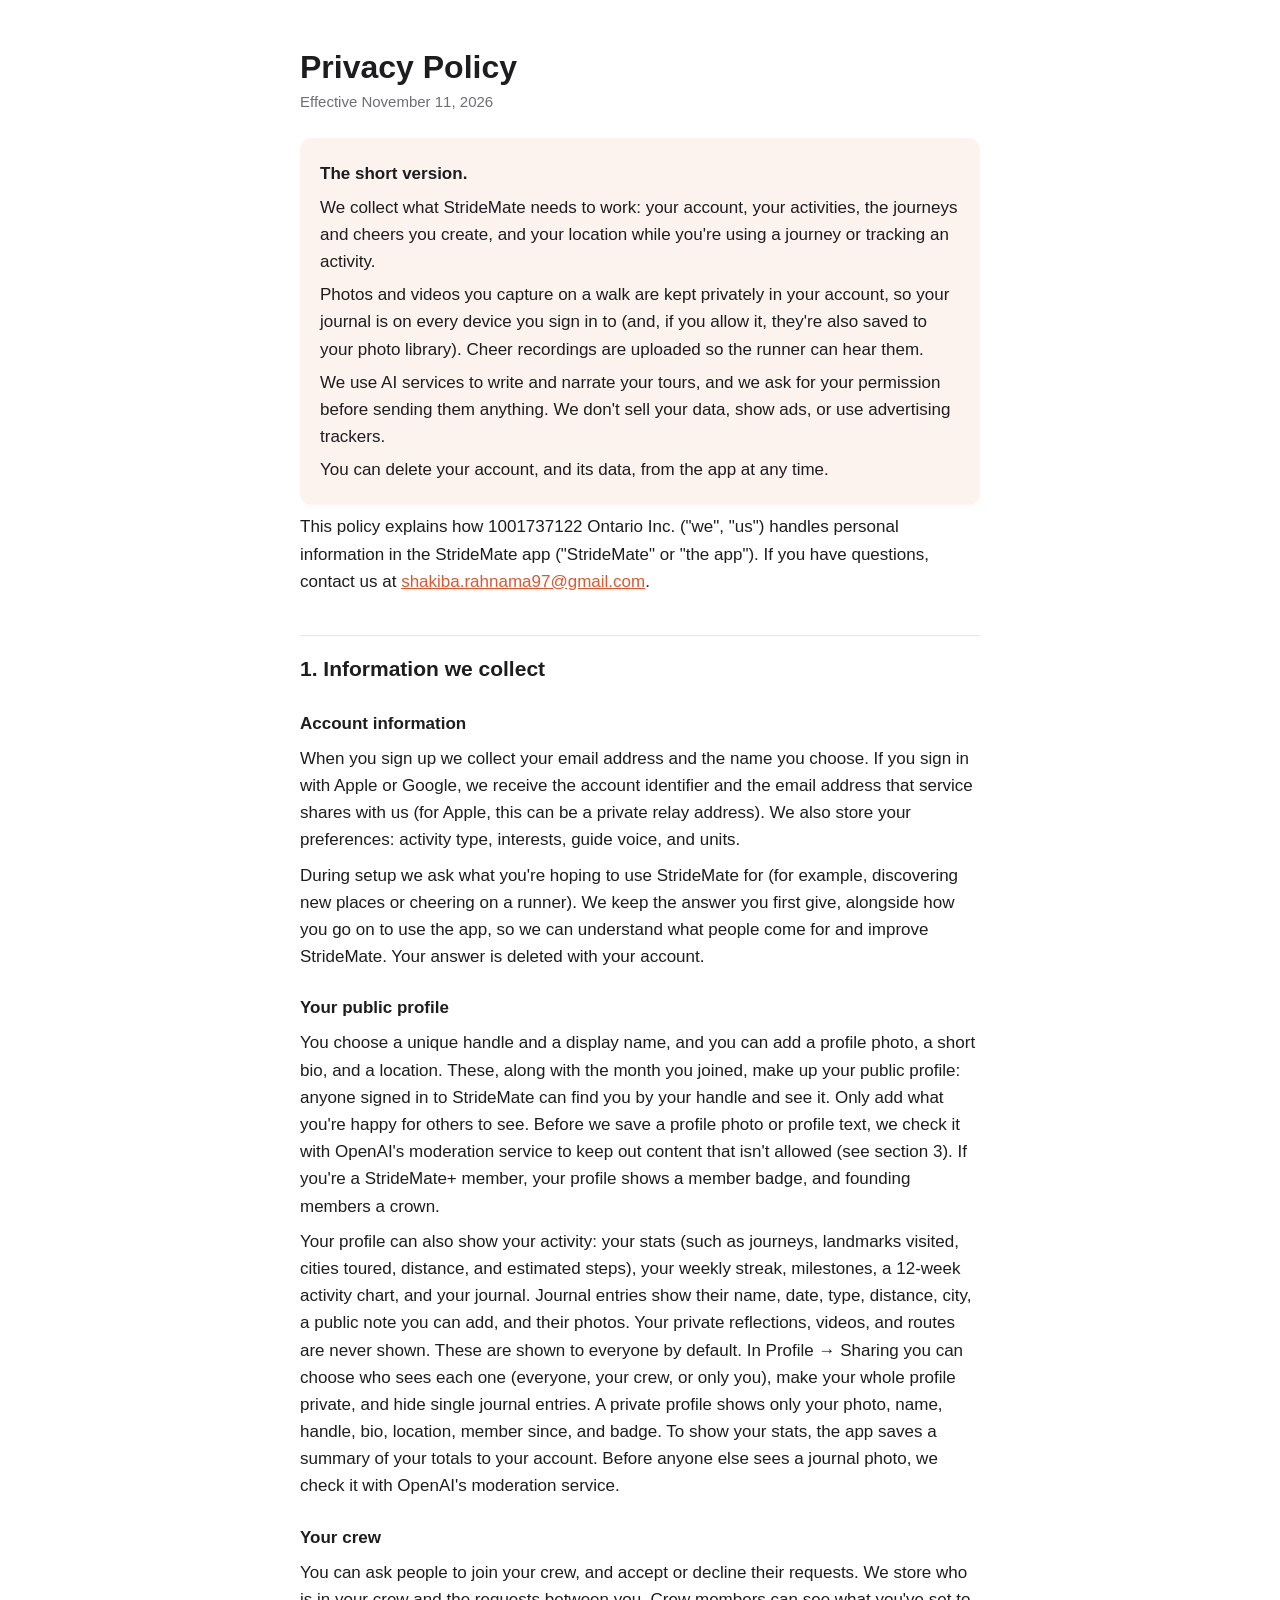
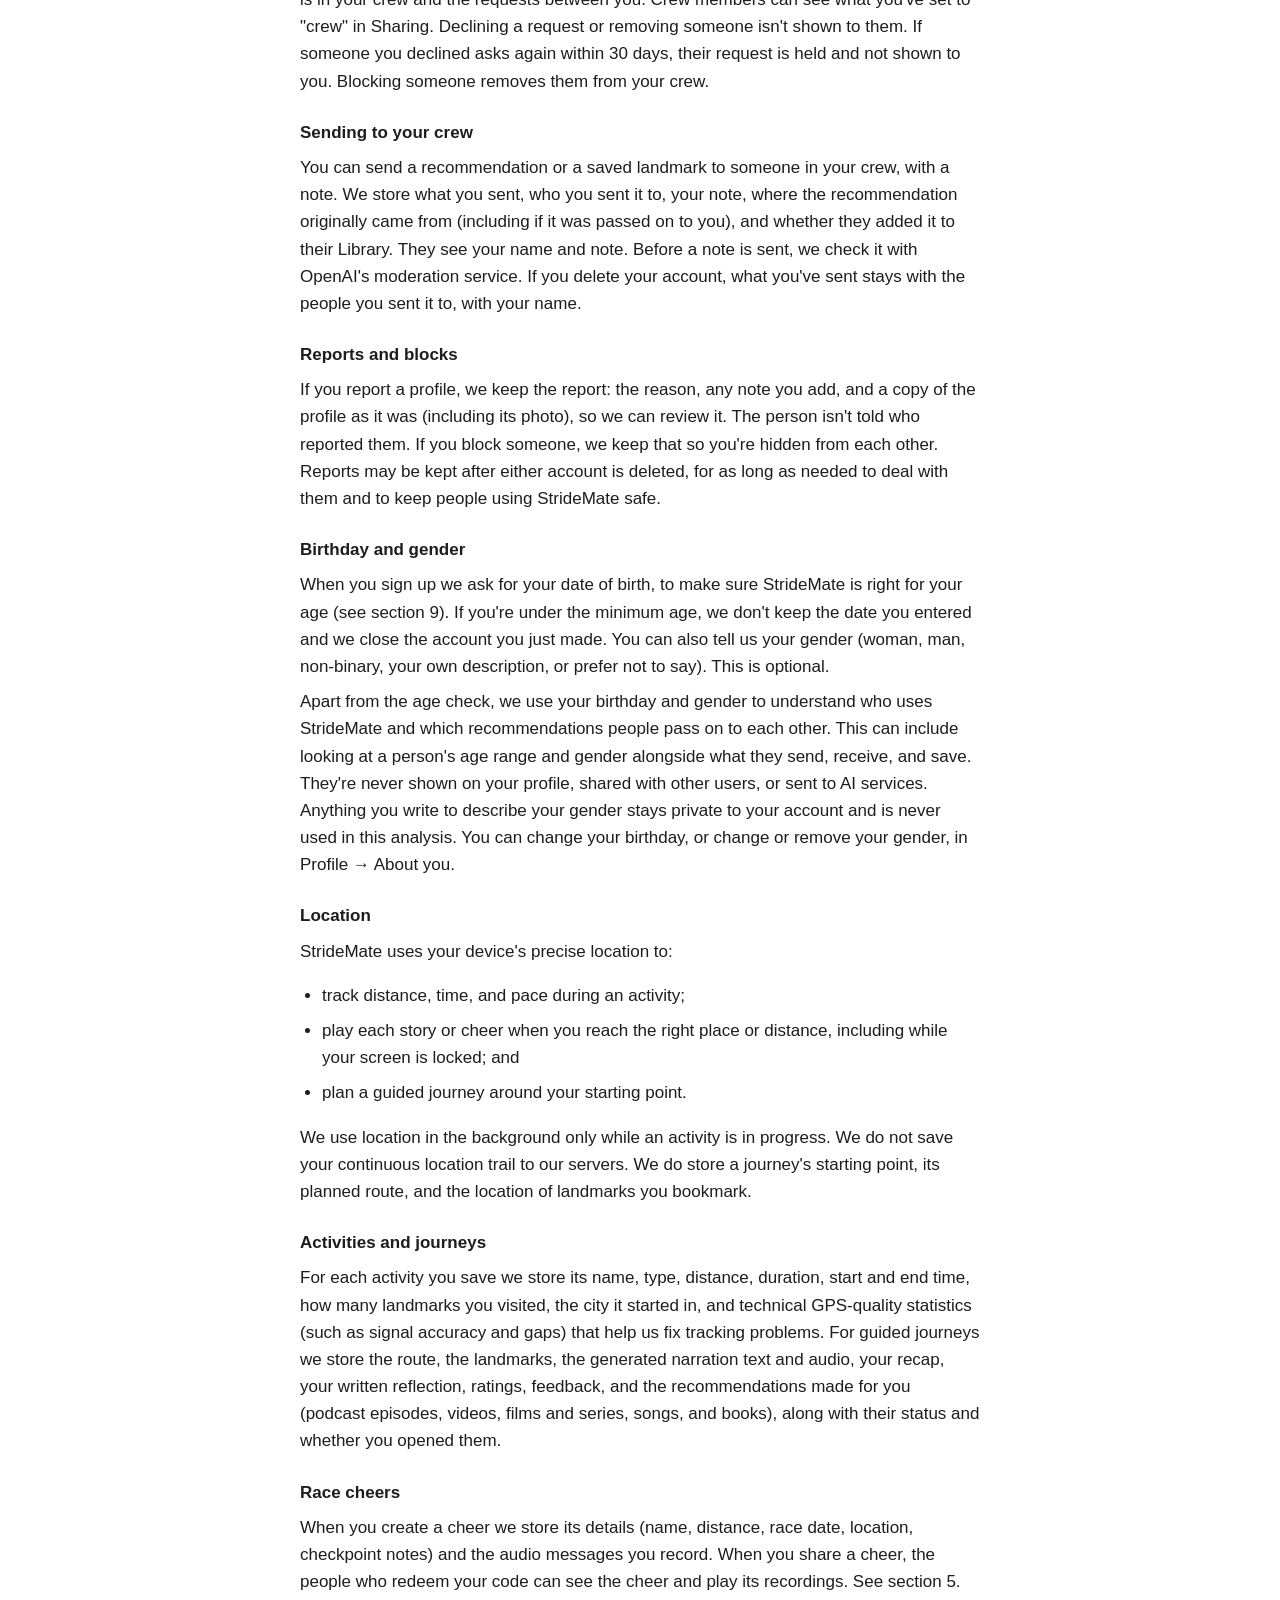
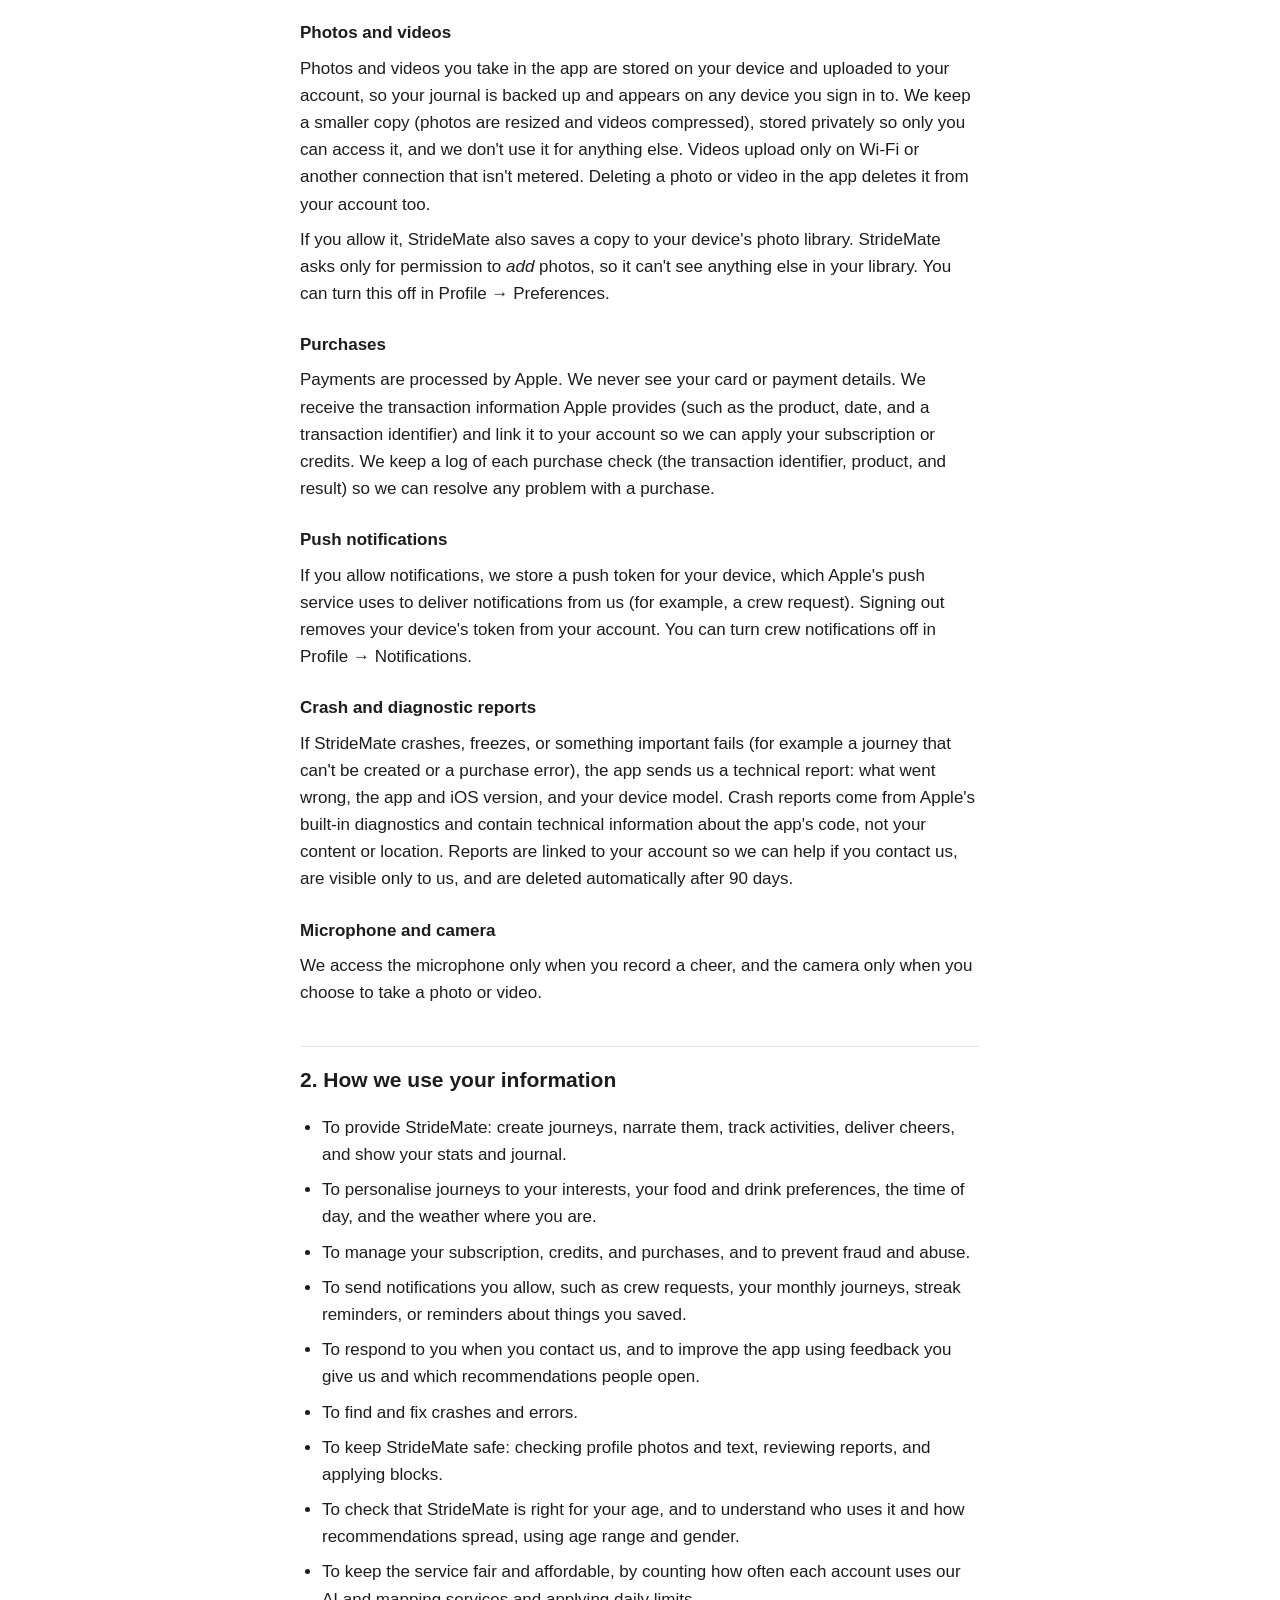
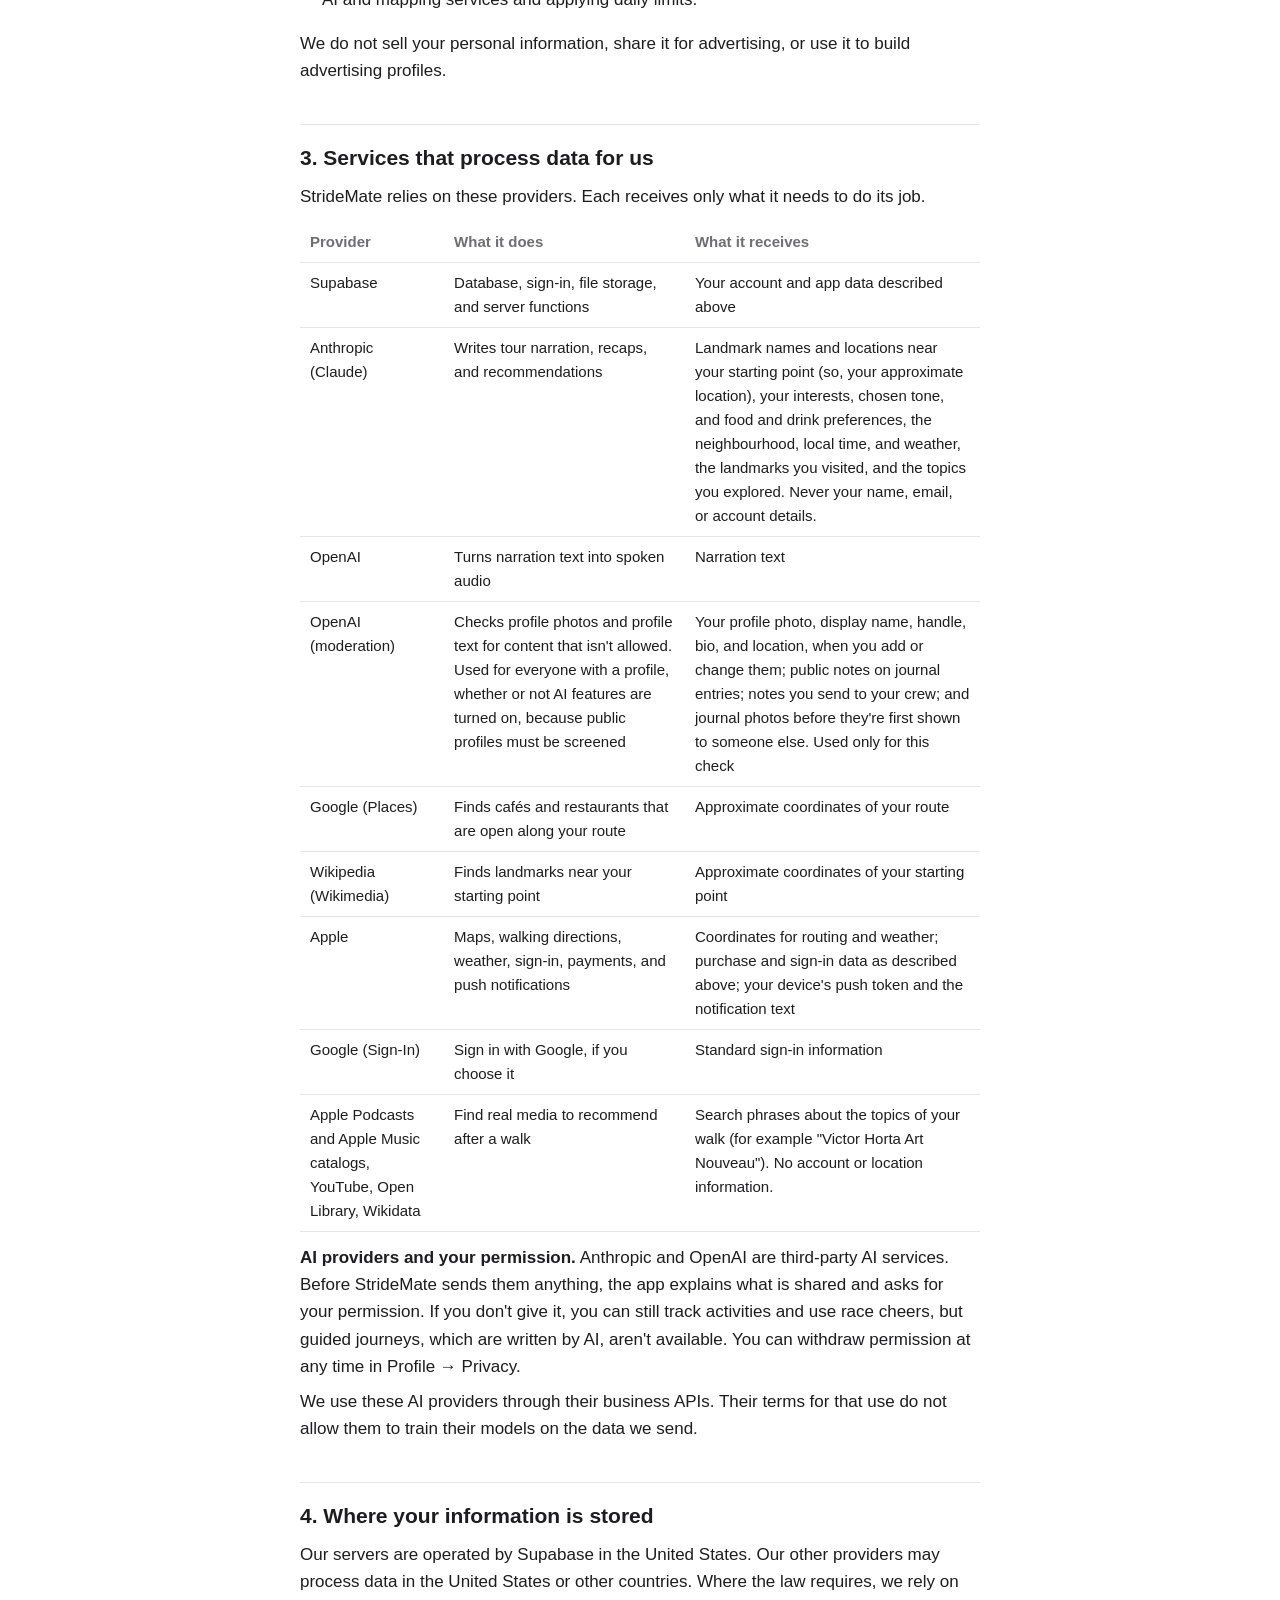
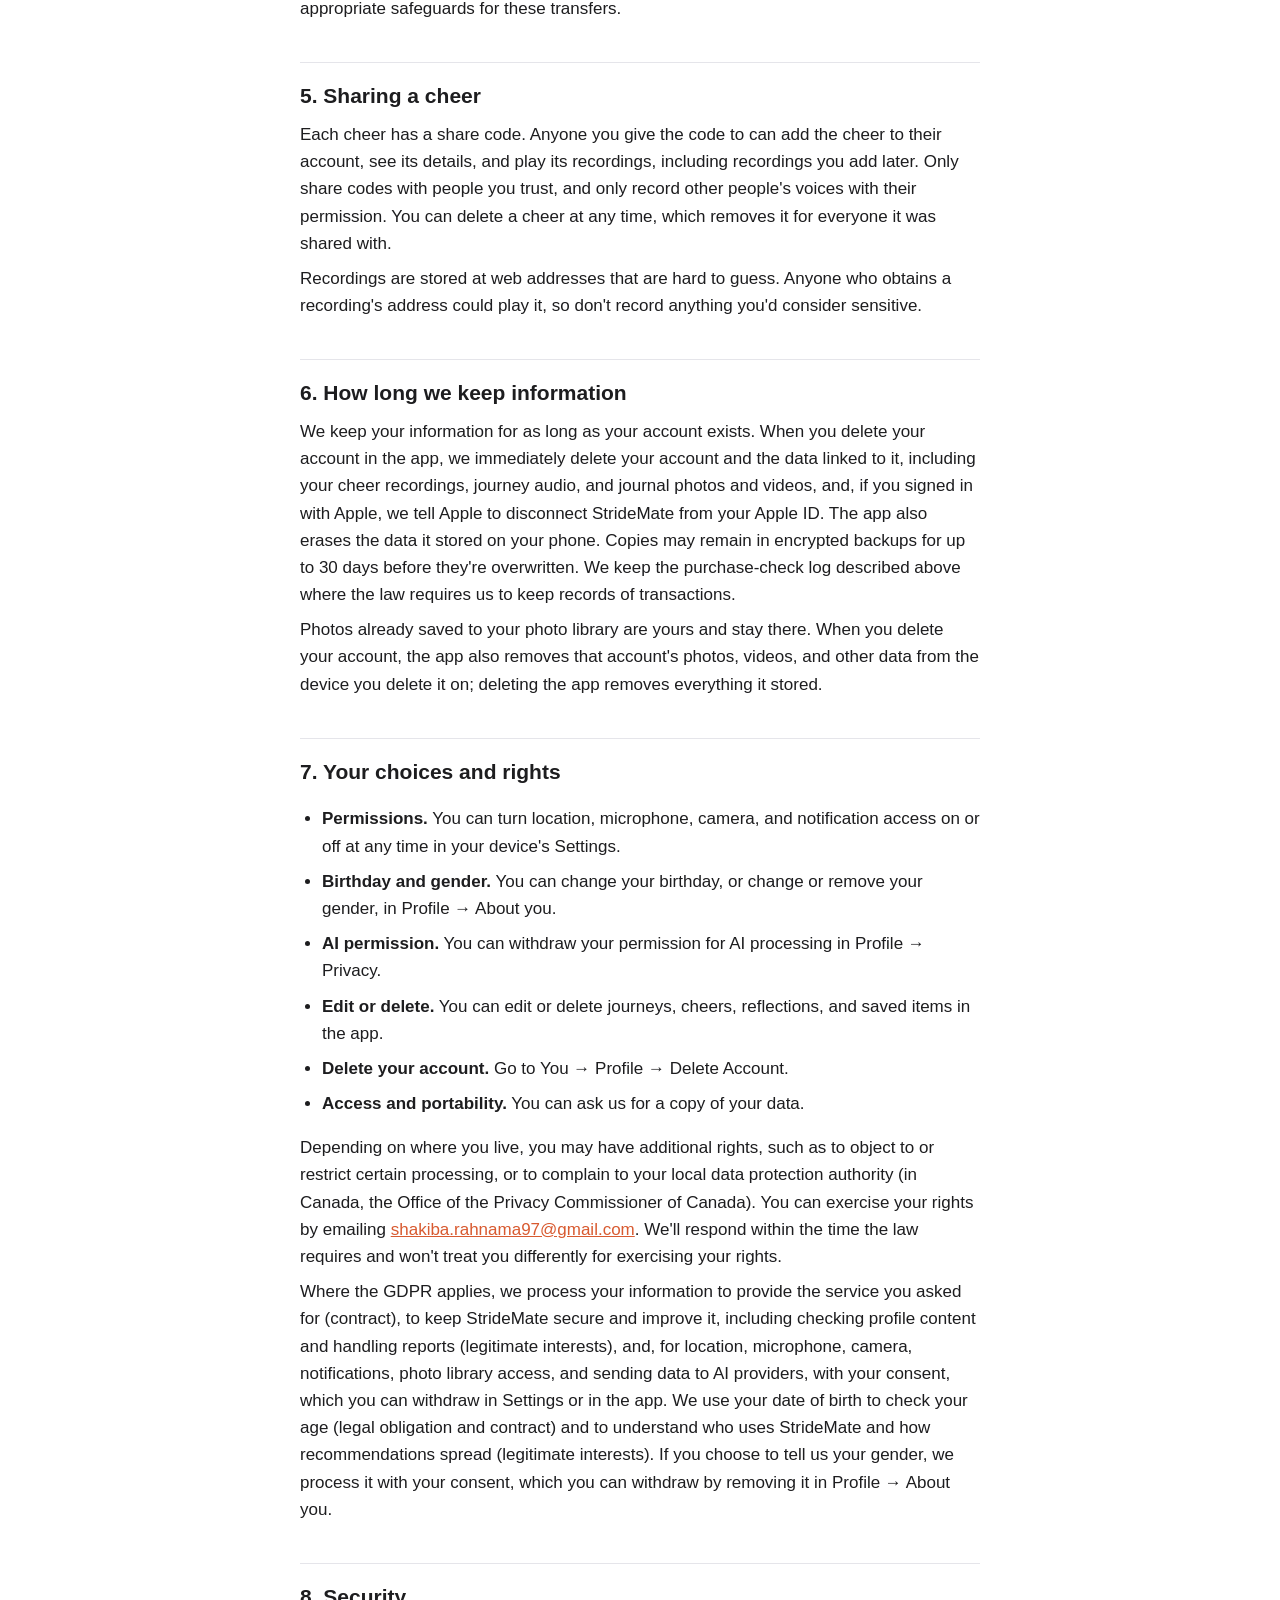
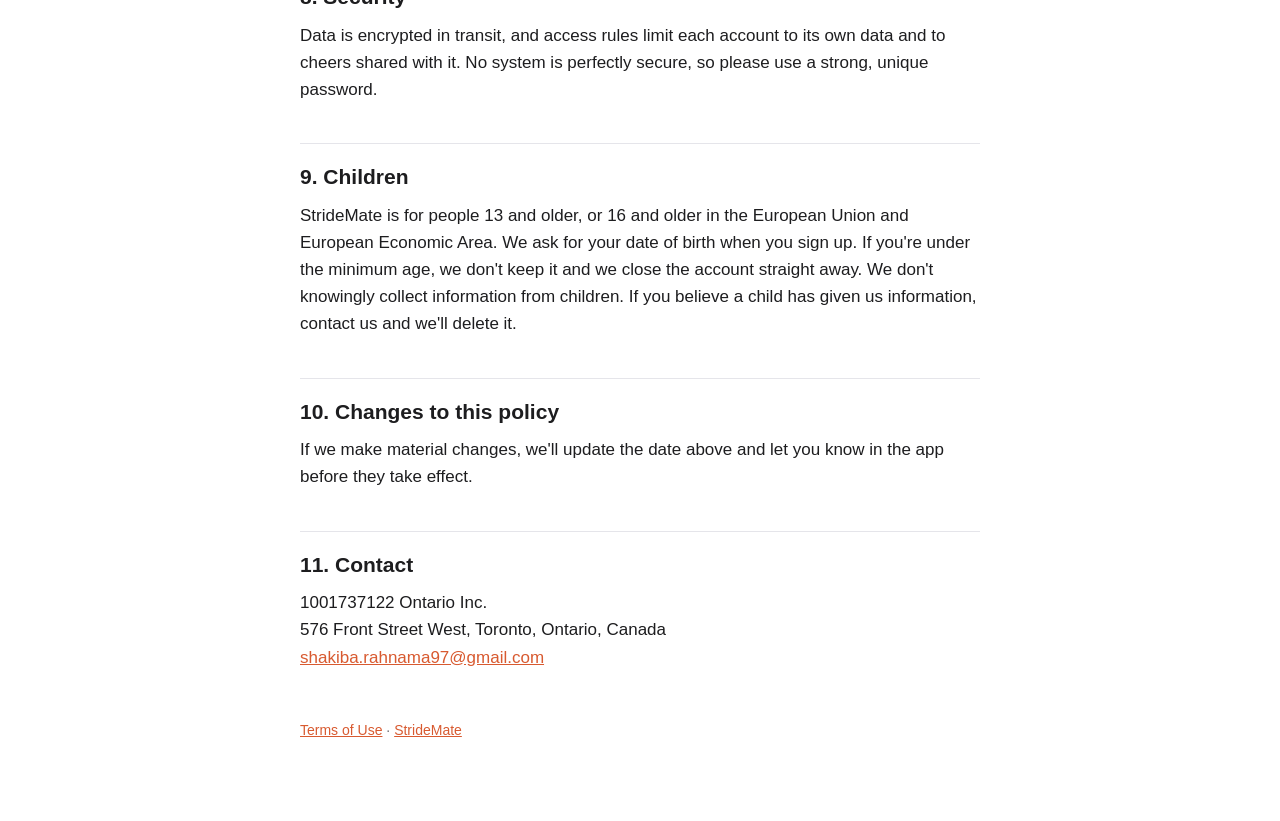
==== commit 64babc11: "Onboarding answer is given once" ====
--- a/privacy.html
+++ b/privacy.html
@@ -25,7 +25,7 @@
 
 <h3>Account information</h3>
 <p>When you sign up we collect your email address and the name you choose. If you sign in with Apple or Google, we receive the account identifier and the email address that service shares with us (for Apple, this can be a private relay address). We also store your preferences: activity type, interests, guide voice, and units.</p>
-<p>During setup we ask what you're hoping to use StrideMate for (for example, discovering new places or cheering on a runner). We keep the answer you first give, alongside how you go on to use the app, so we can understand what people come for and improve StrideMate. You can change your answer in Profile; your first answer is deleted with your account.</p>
+<p>During setup we ask what you're hoping to use StrideMate for (for example, discovering new places or cheering on a runner). We keep the answer you first give, alongside how you go on to use the app, so we can understand what people come for and improve StrideMate. Your answer is deleted with your account.</p>
 
 <h3>Your public profile</h3>
 <p>You choose a unique handle and a display name, and you can add a profile photo, a short bio, and a location. These, along with the month you joined, make up your public profile: anyone signed in to StrideMate can find you by your handle and see it. Only add what you're happy for others to see. Before we save a profile photo or profile text, we check it with OpenAI's moderation service to keep out content that isn't allowed (see section 3). If you're a StrideMate+ member, your profile shows a member badge, and founding members a crown.</p>
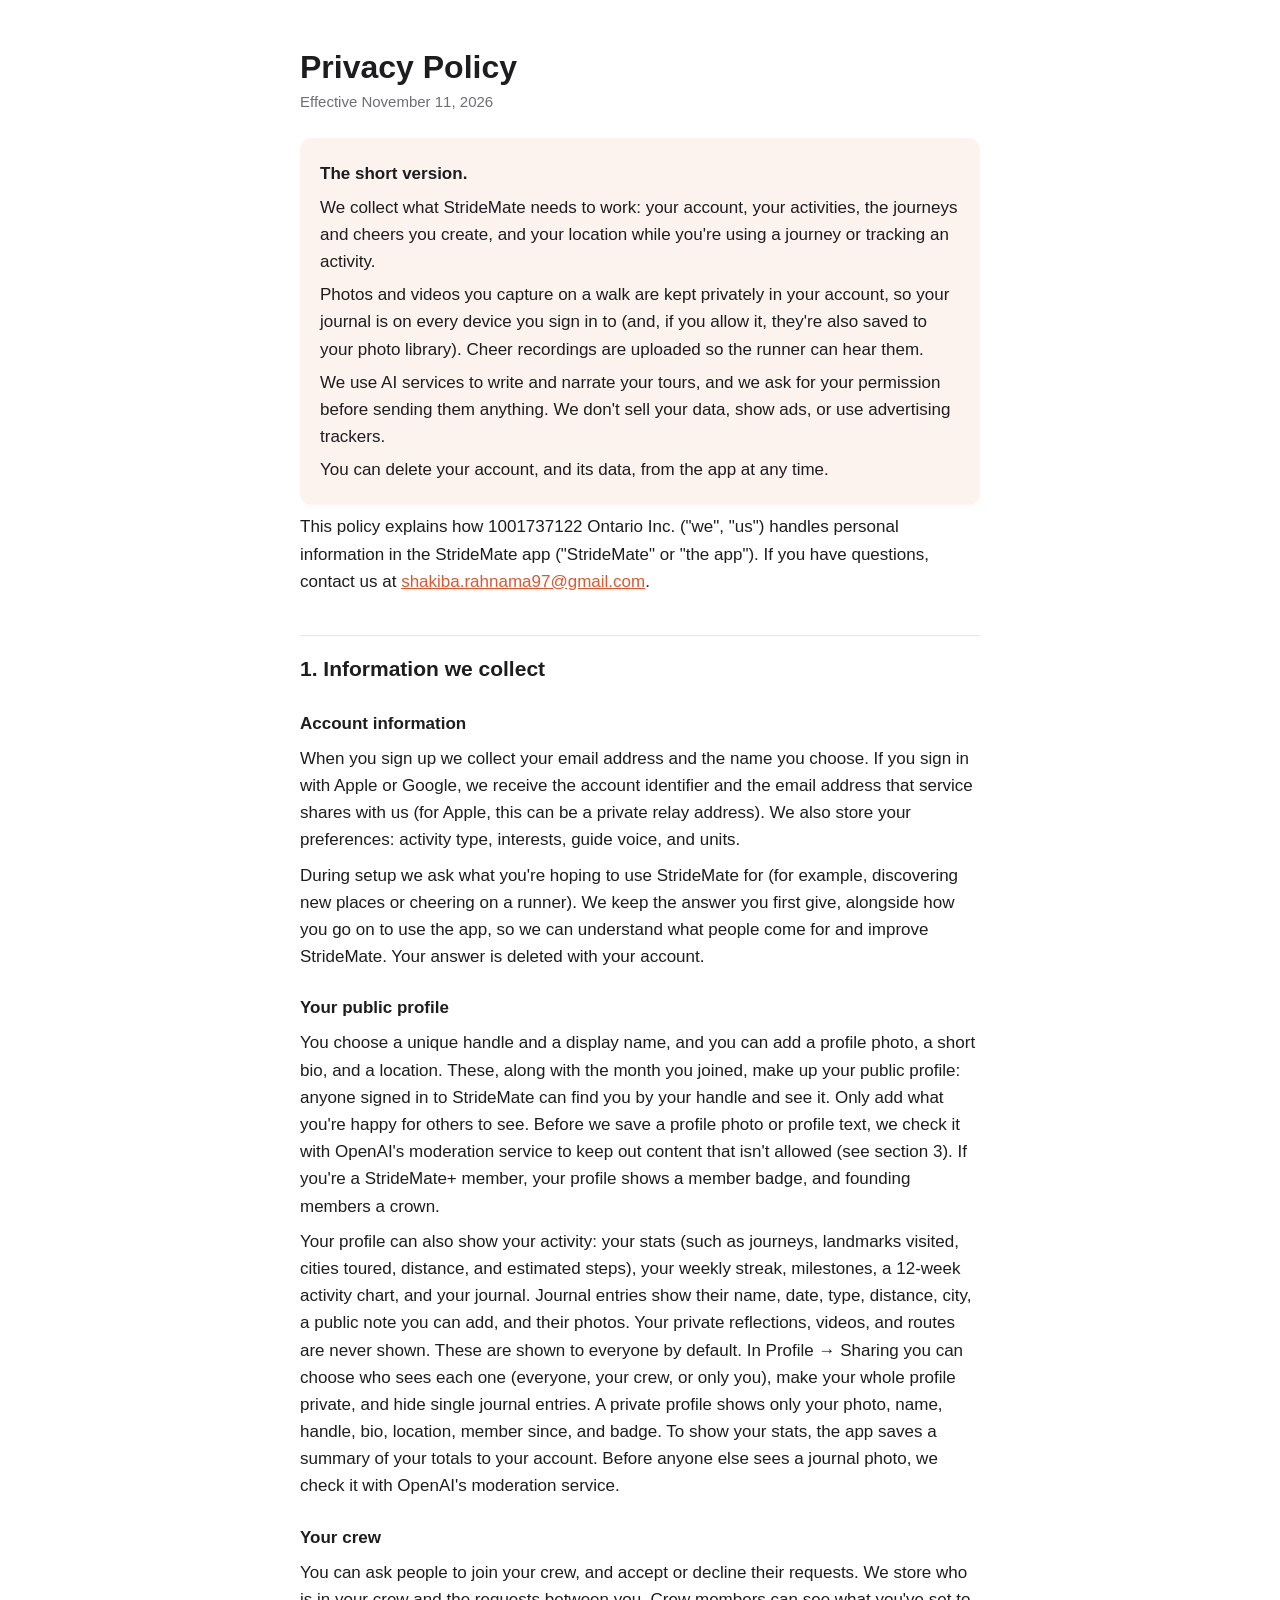
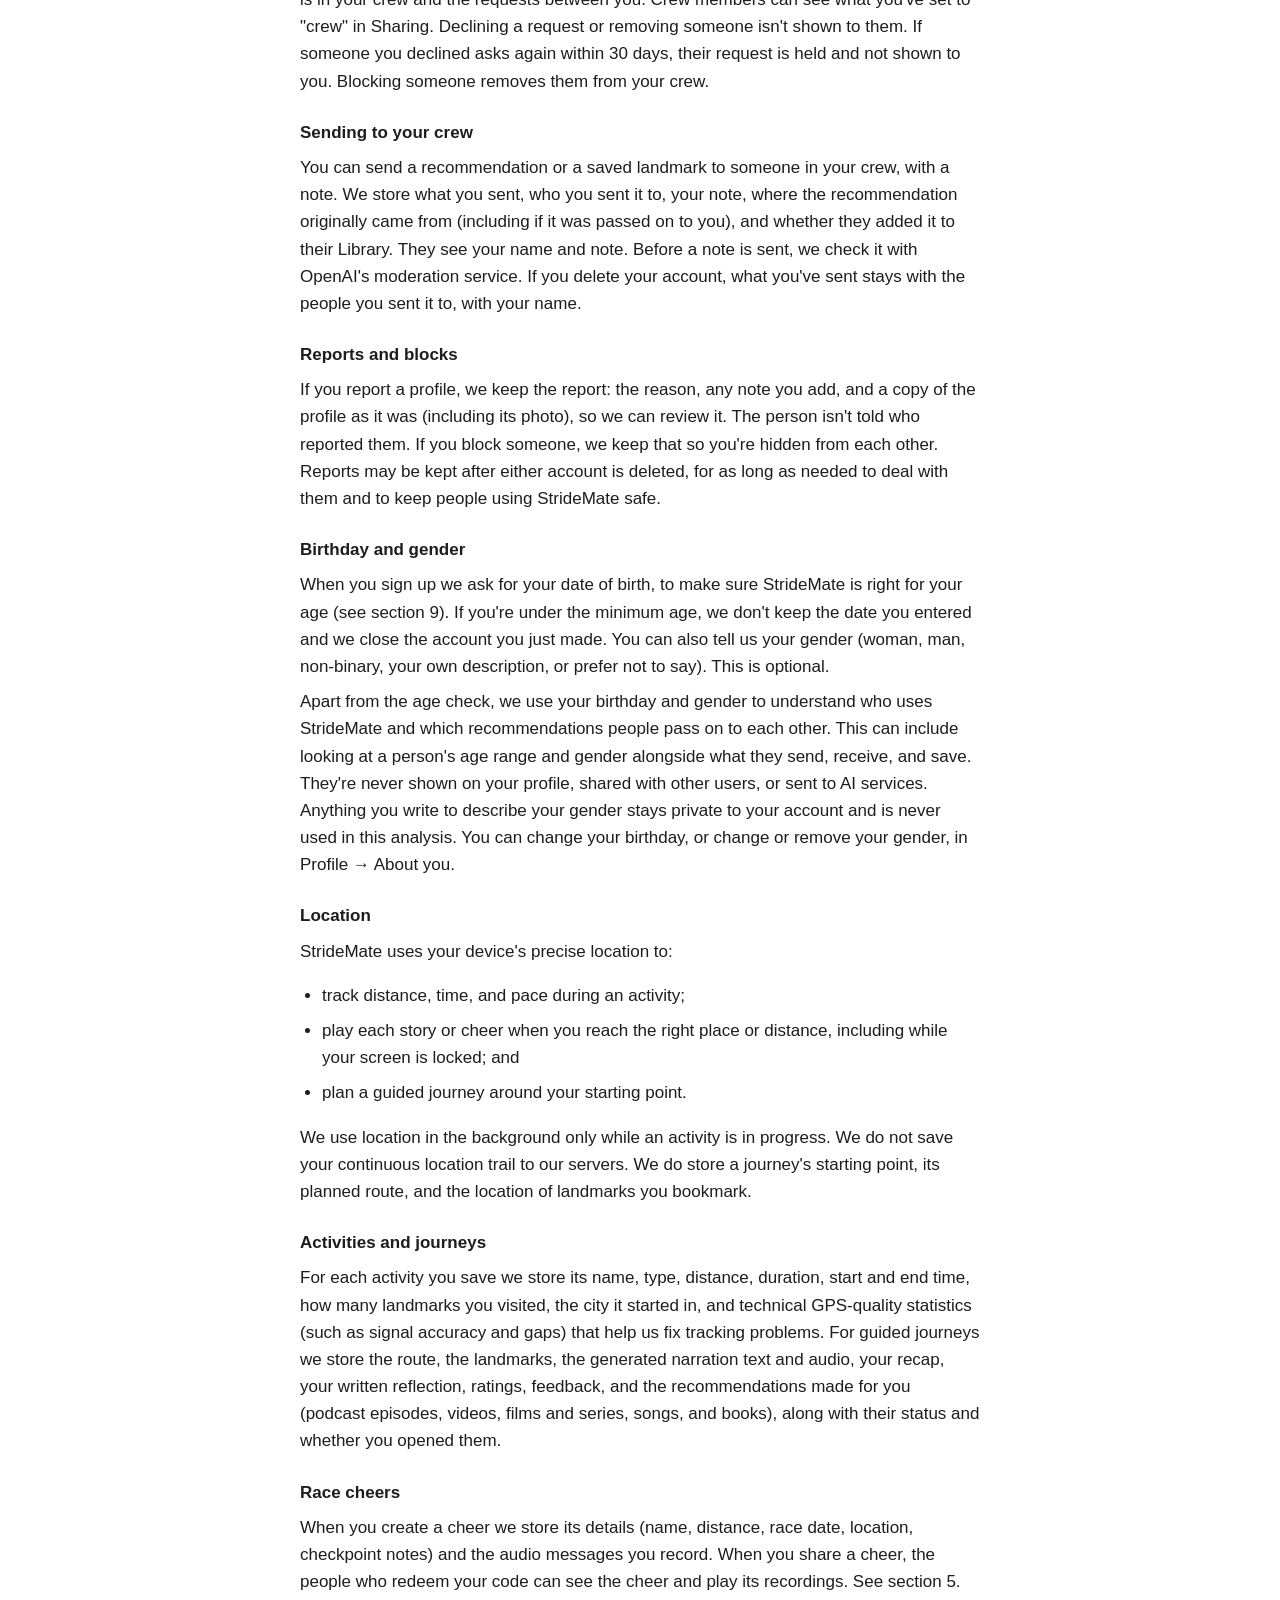
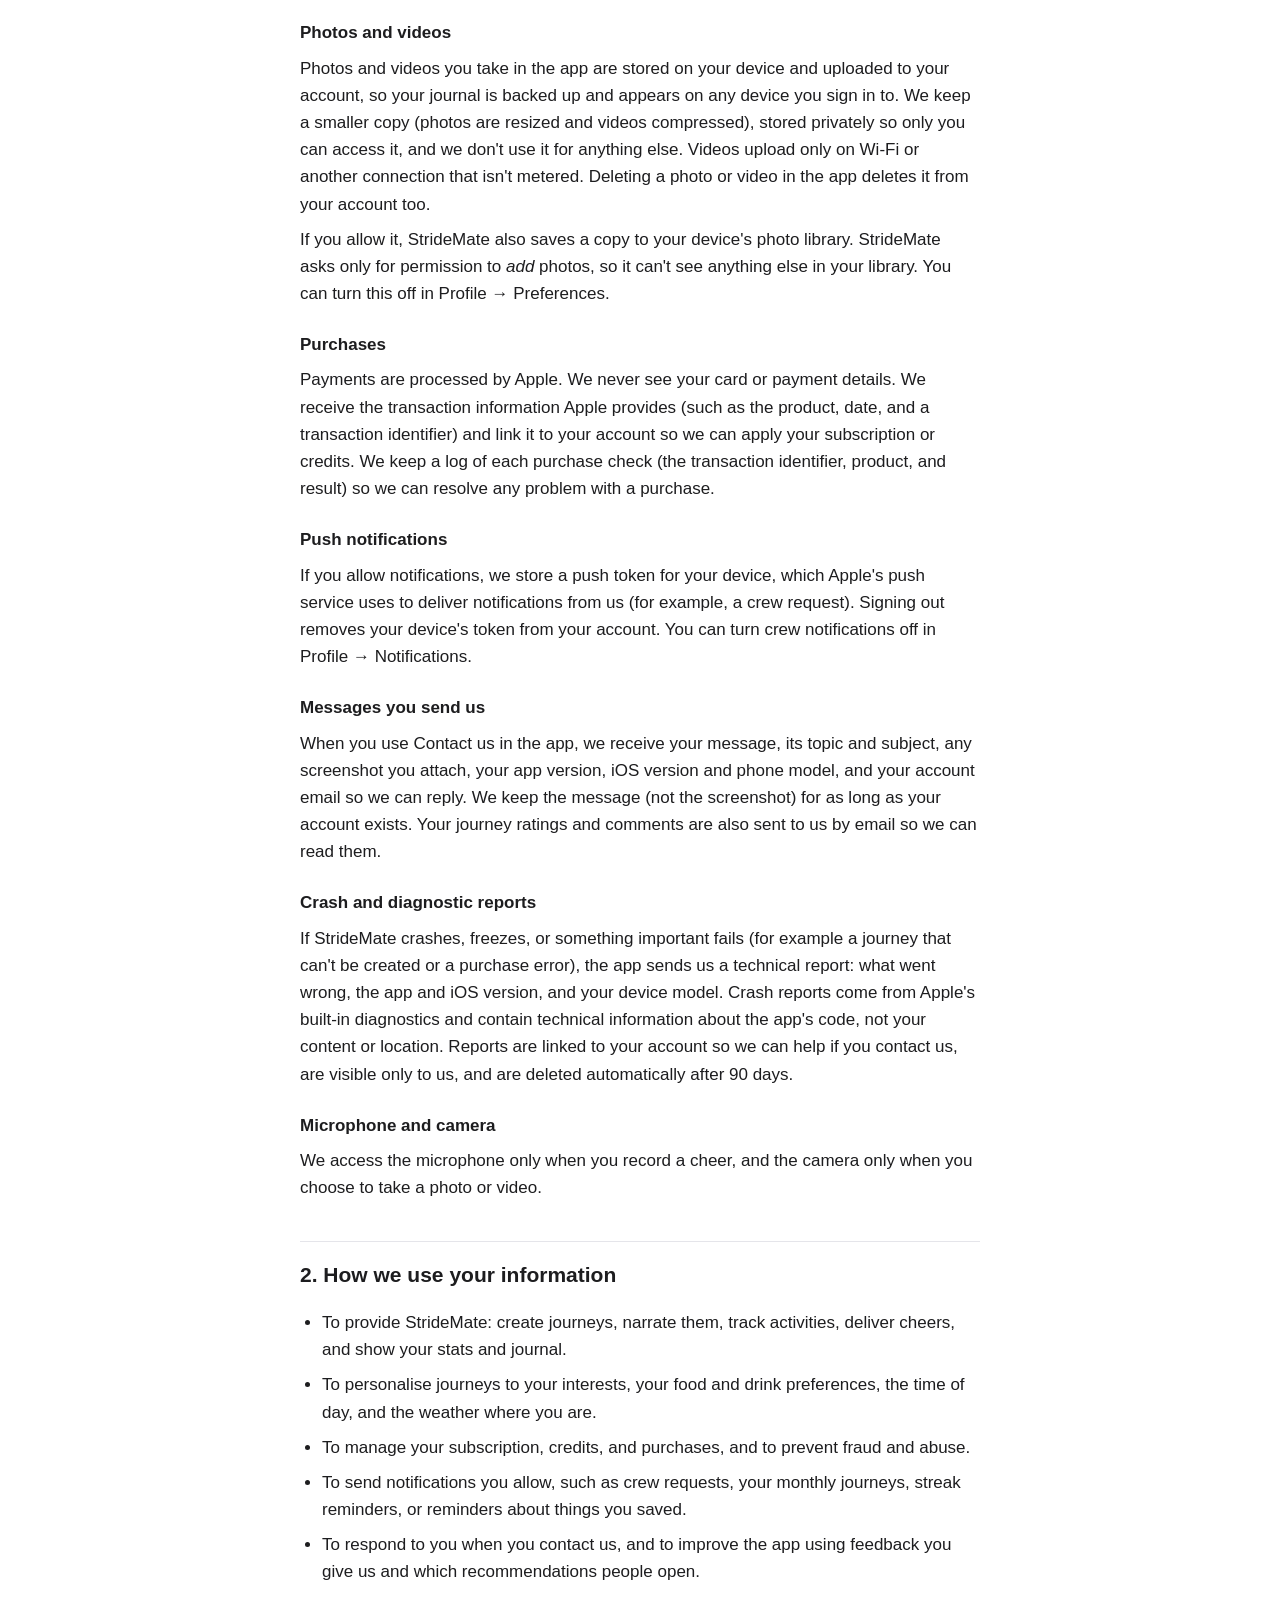
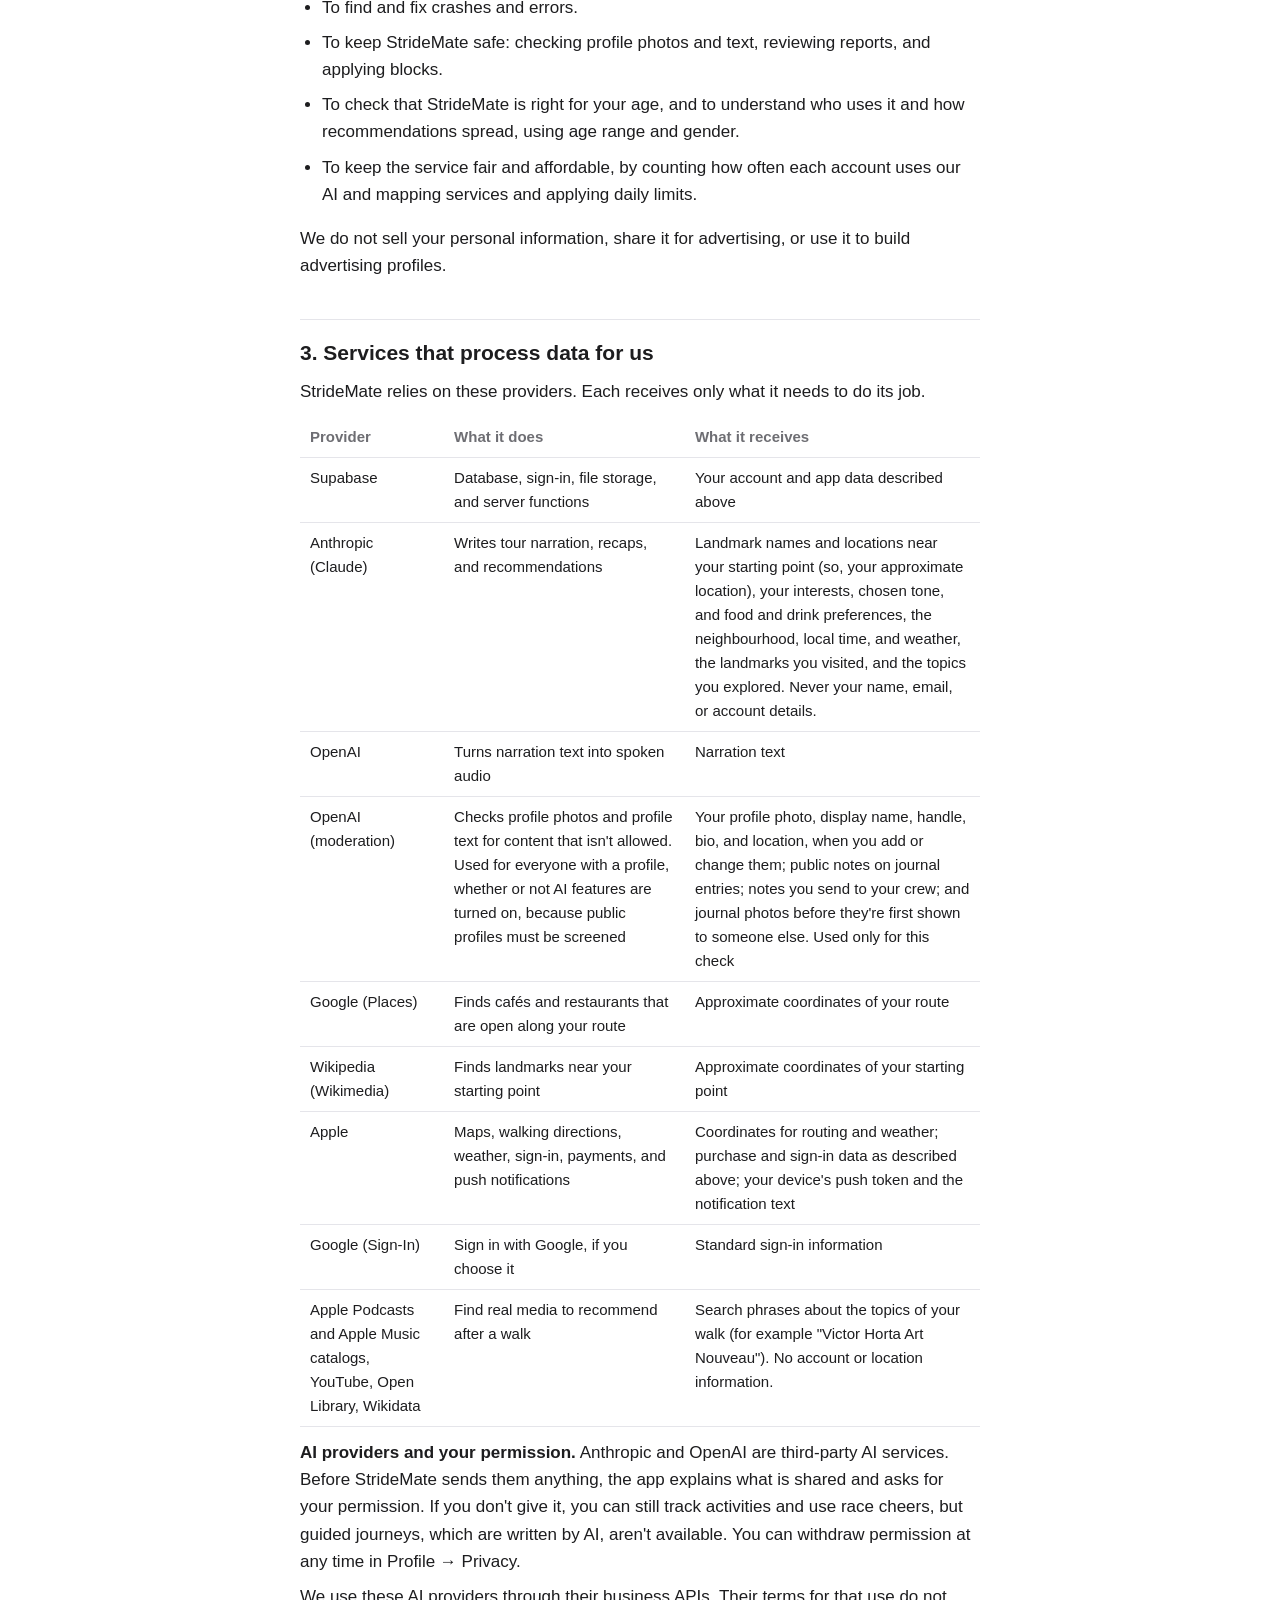
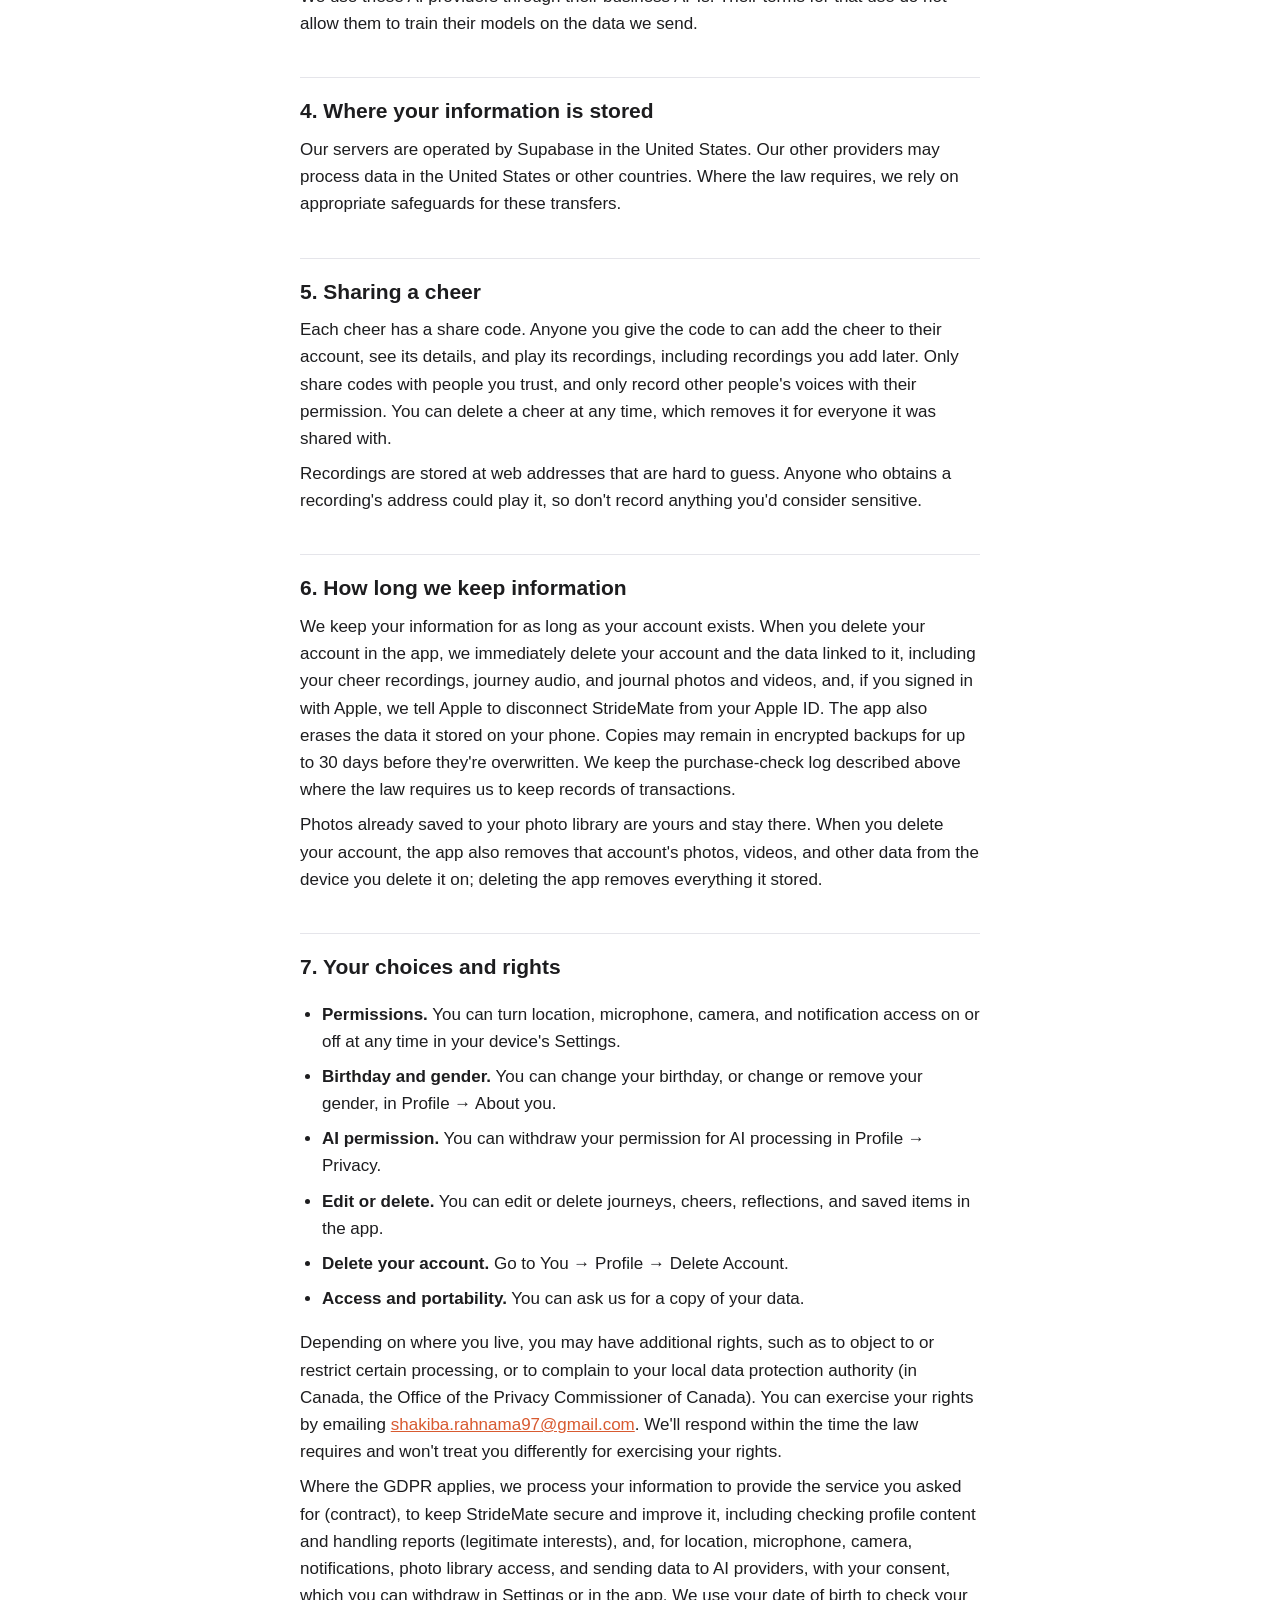
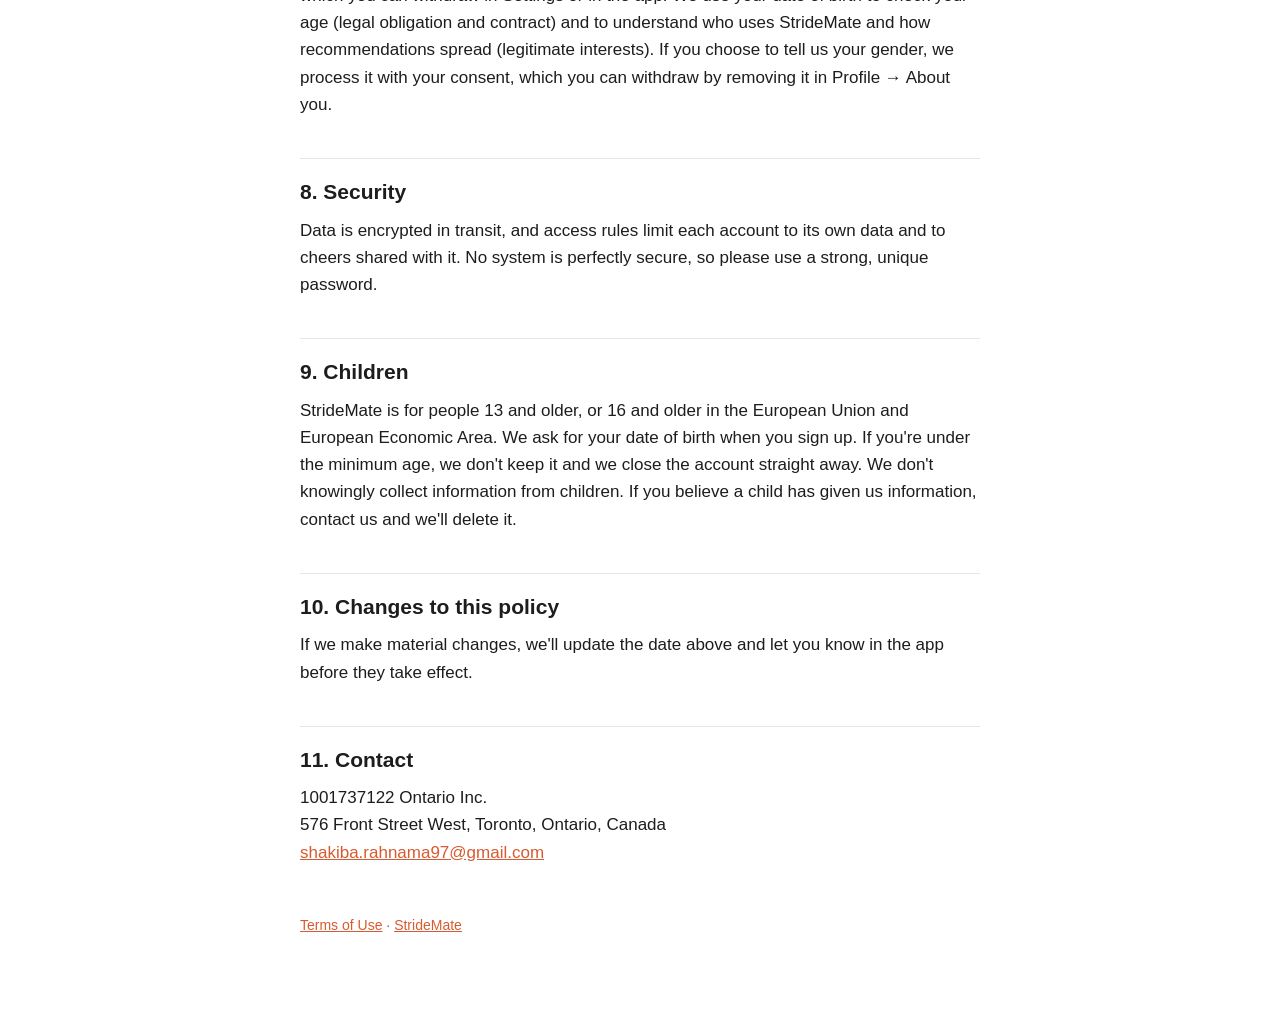
==== commit e64a03af: "Messages you send us; journey reviews emailed" ====
--- a/privacy.html
+++ b/privacy.html
@@ -68,6 +68,9 @@
 
 <h3>Push notifications</h3>
 <p>If you allow notifications, we store a push token for your device, which Apple's push service uses to deliver notifications from us (for example, a crew request). Signing out removes your device's token from your account. You can turn crew notifications off in Profile → Notifications.</p>
+
+<h3>Messages you send us</h3>
+<p>When you use Contact us in the app, we receive your message, its topic and subject, any screenshot you attach, your app version, iOS version and phone model, and your account email so we can reply. We keep the message (not the screenshot) for as long as your account exists. Your journey ratings and comments are also sent to us by email so we can read them.</p>
 
 <h3>Crash and diagnostic reports</h3>
 <p>If StrideMate crashes, freezes, or something important fails (for example a journey that can't be created or a purchase error), the app sends us a technical report: what went wrong, the app and iOS version, and your device model. Crash reports come from Apple's built-in diagnostics and contain technical information about the app's code, not your content or location. Reports are linked to your account so we can help if you contact us, are visible only to us, and are deleted automatically after 90 days.</p>
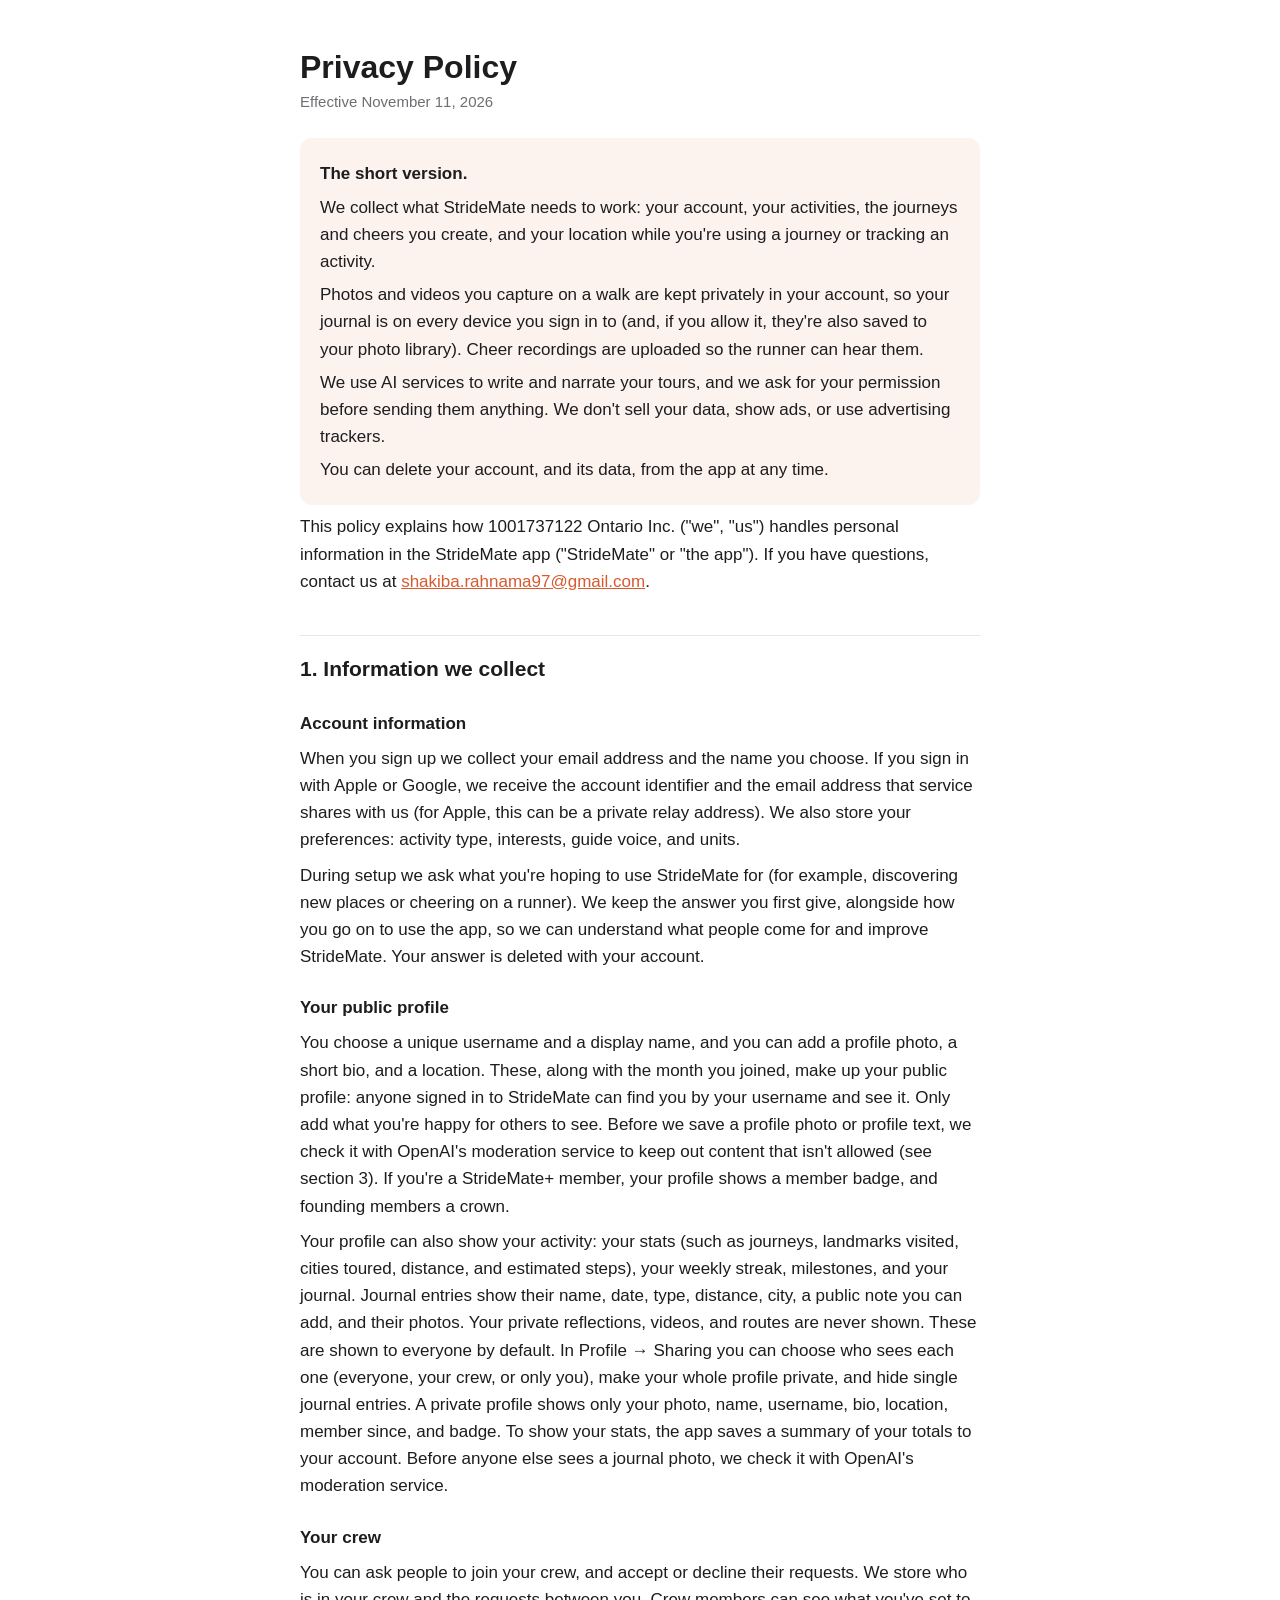
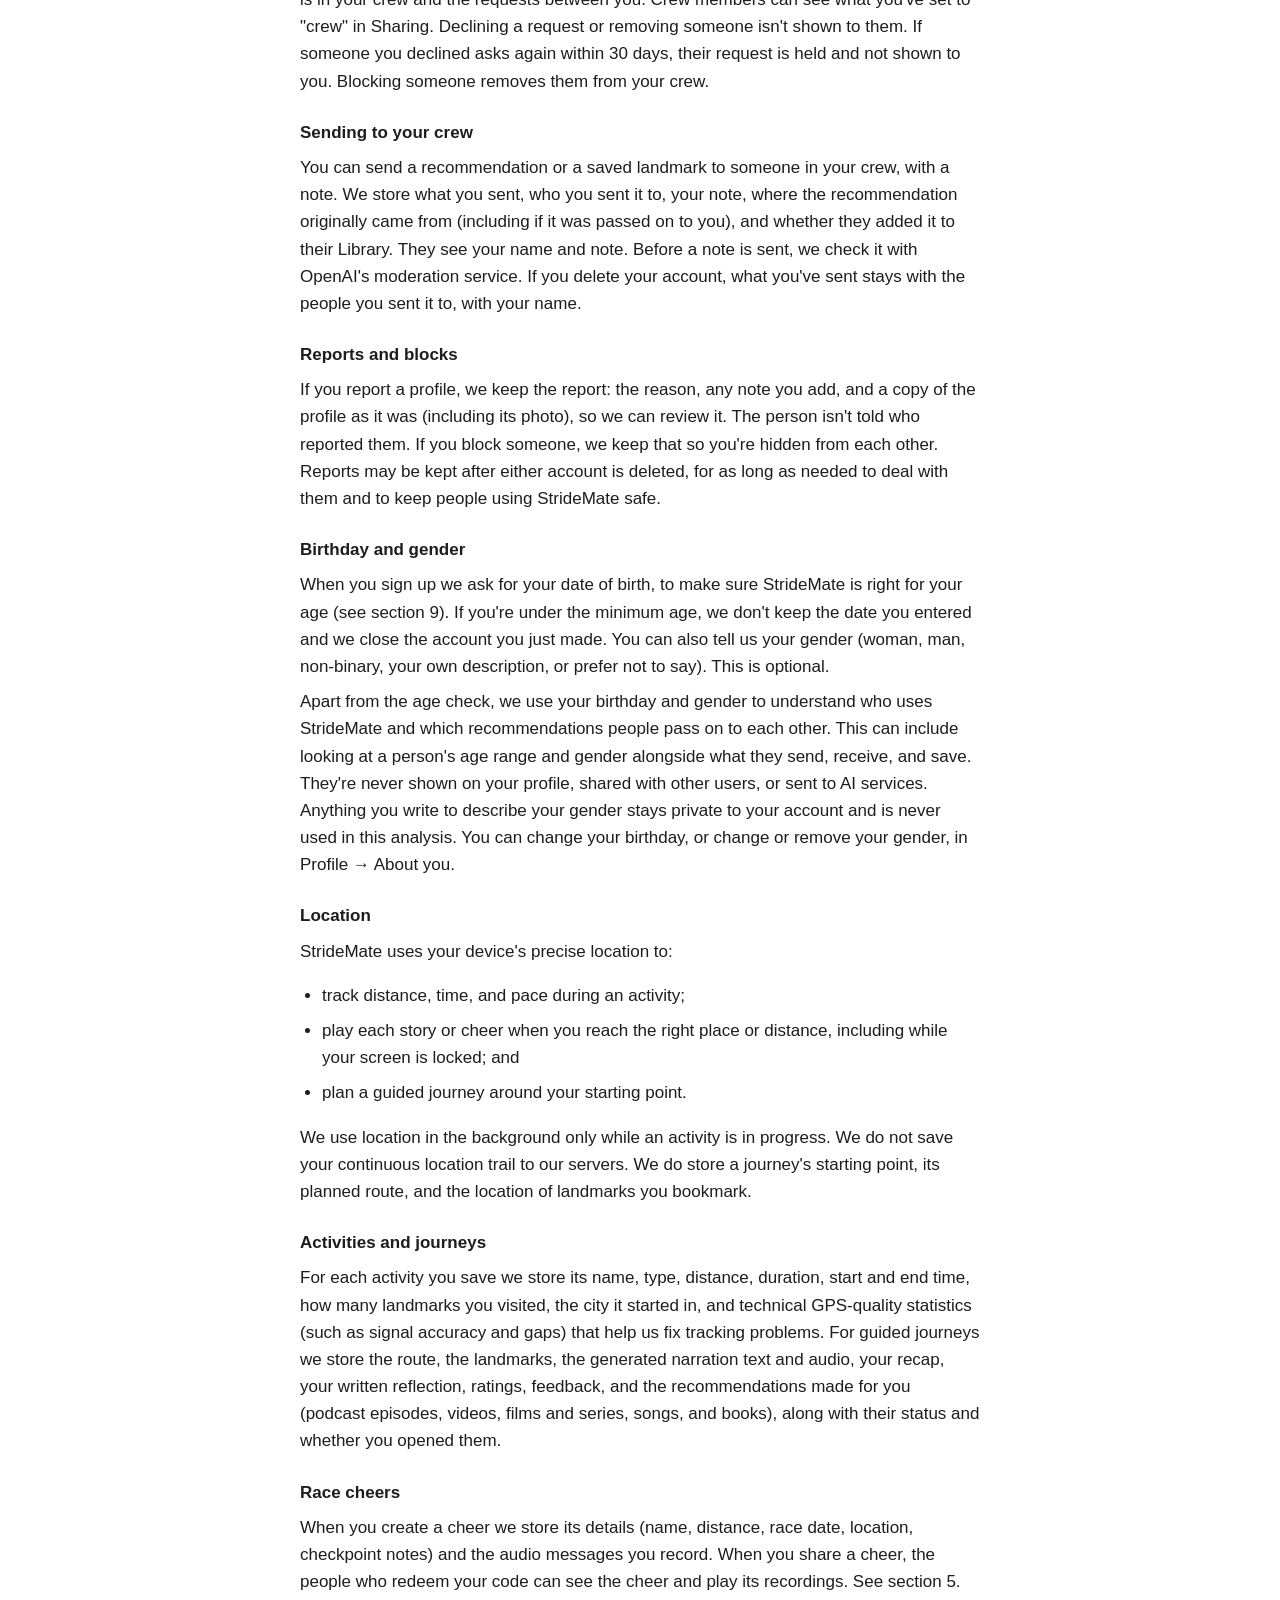
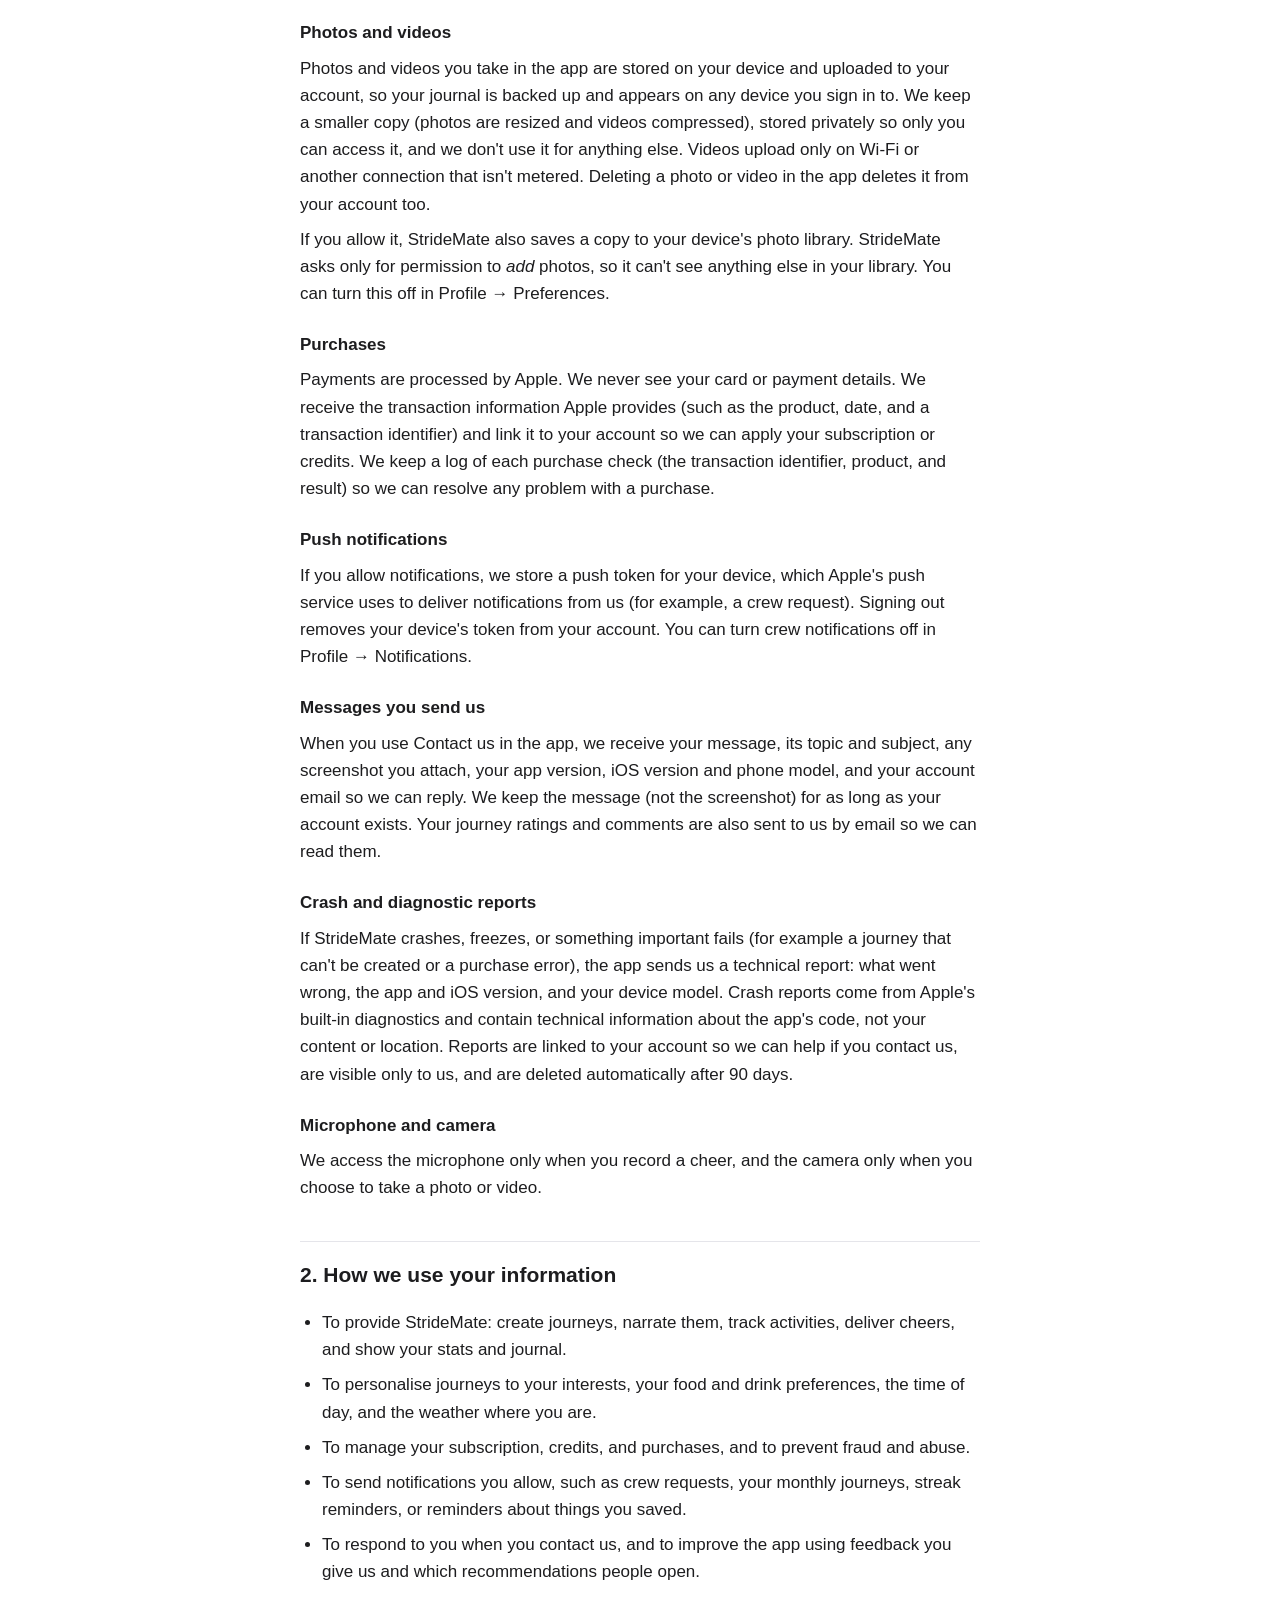
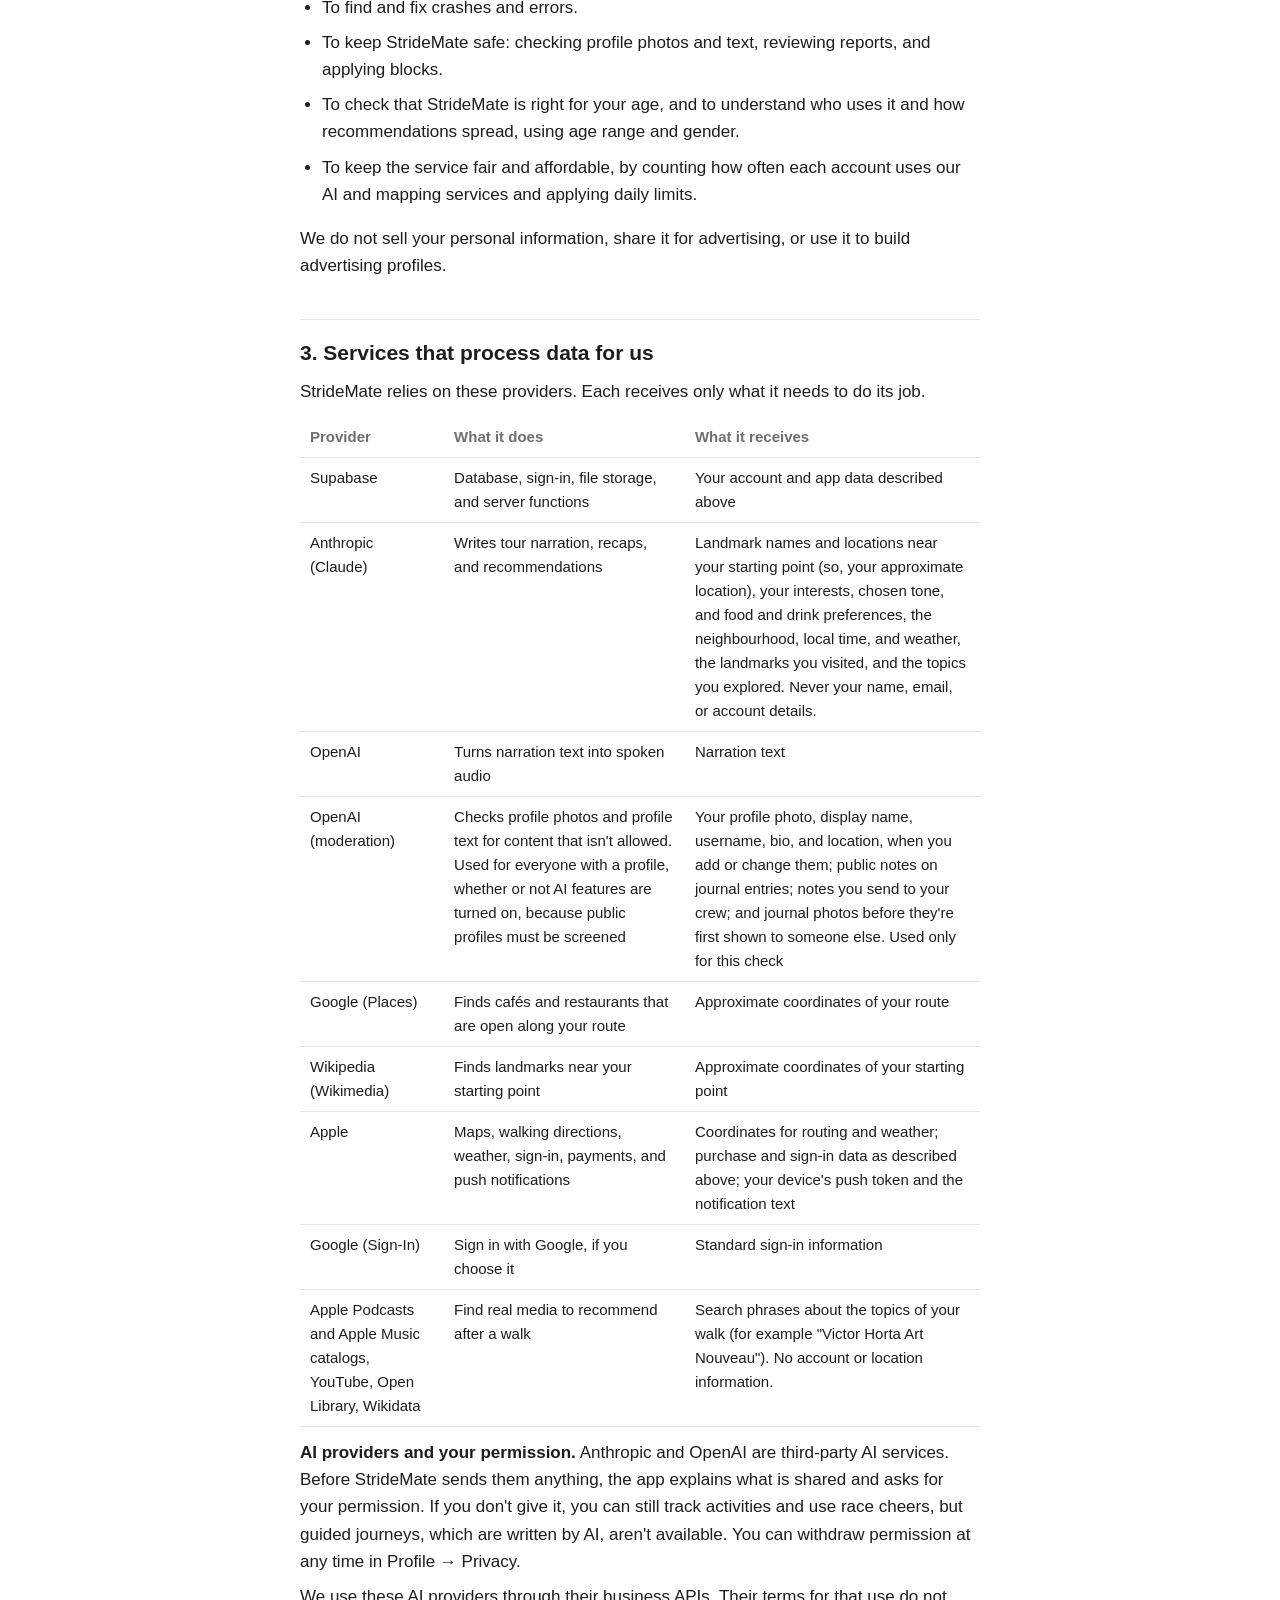
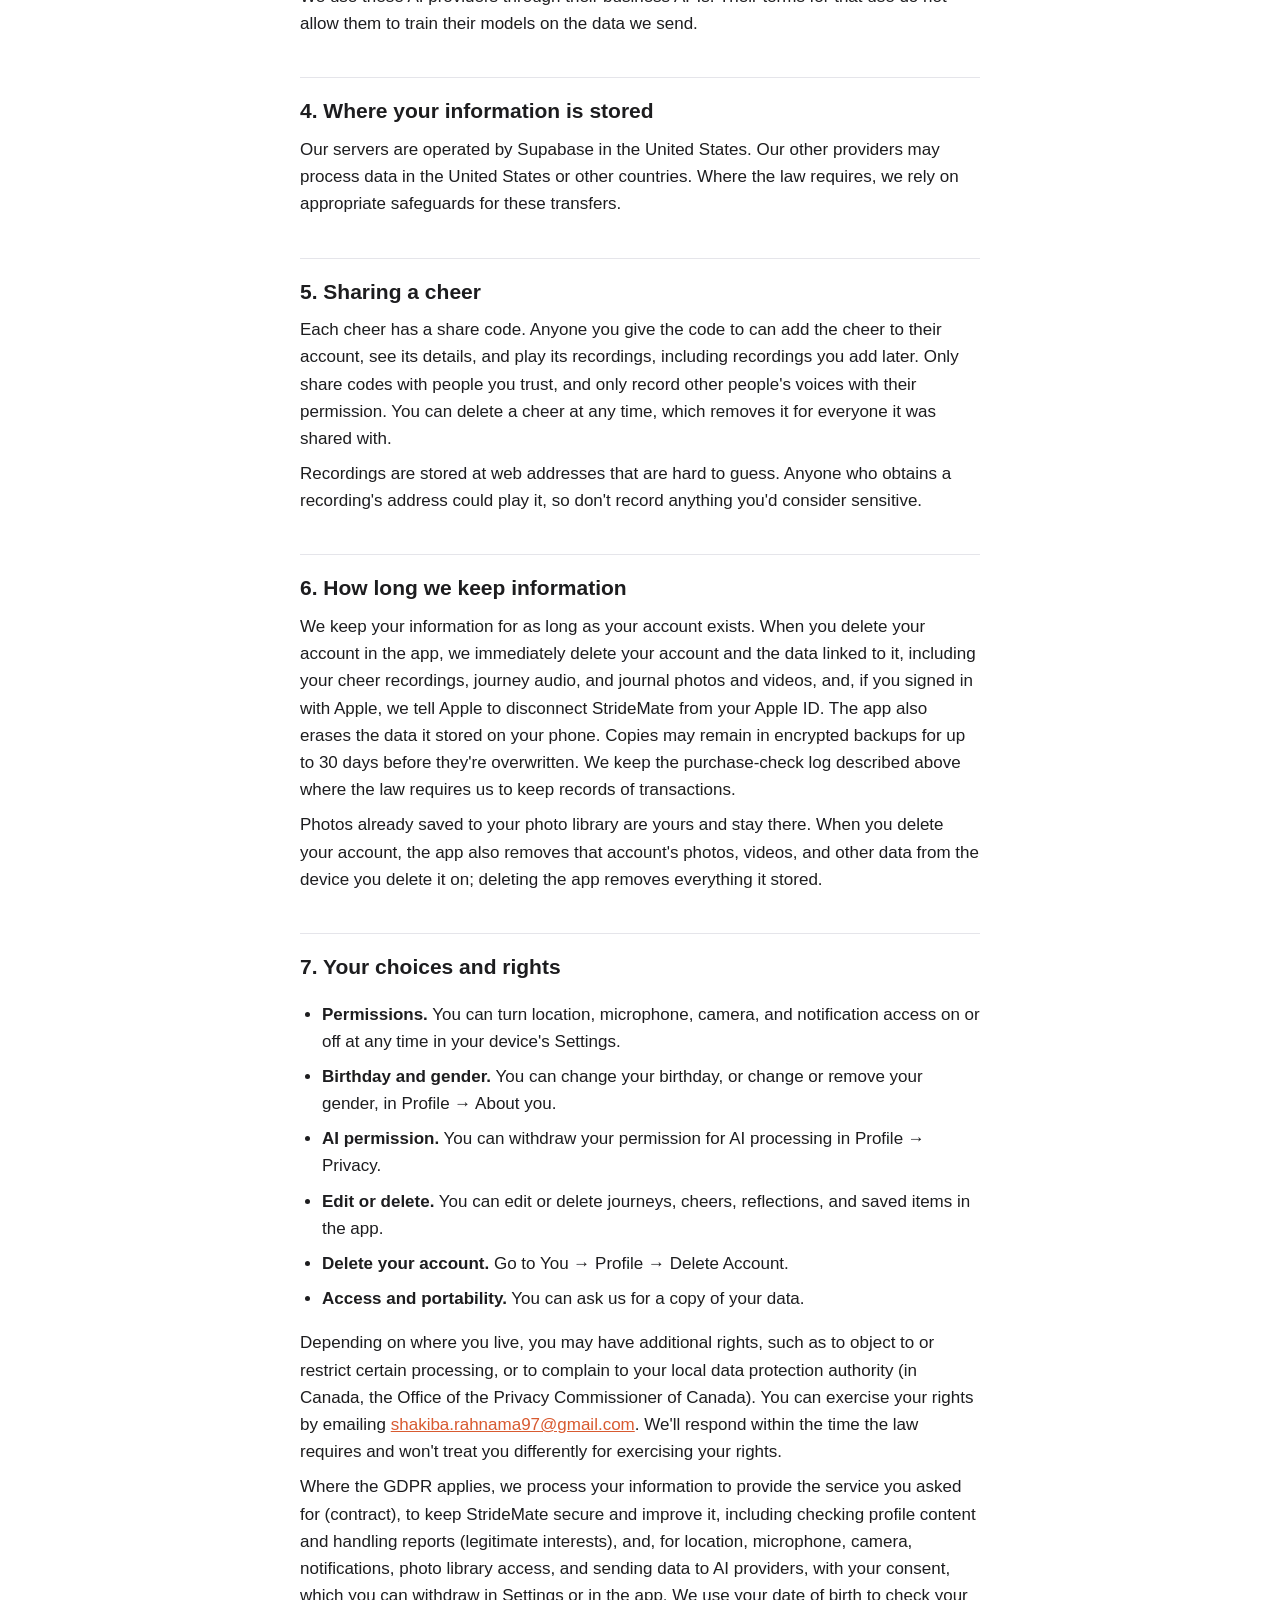
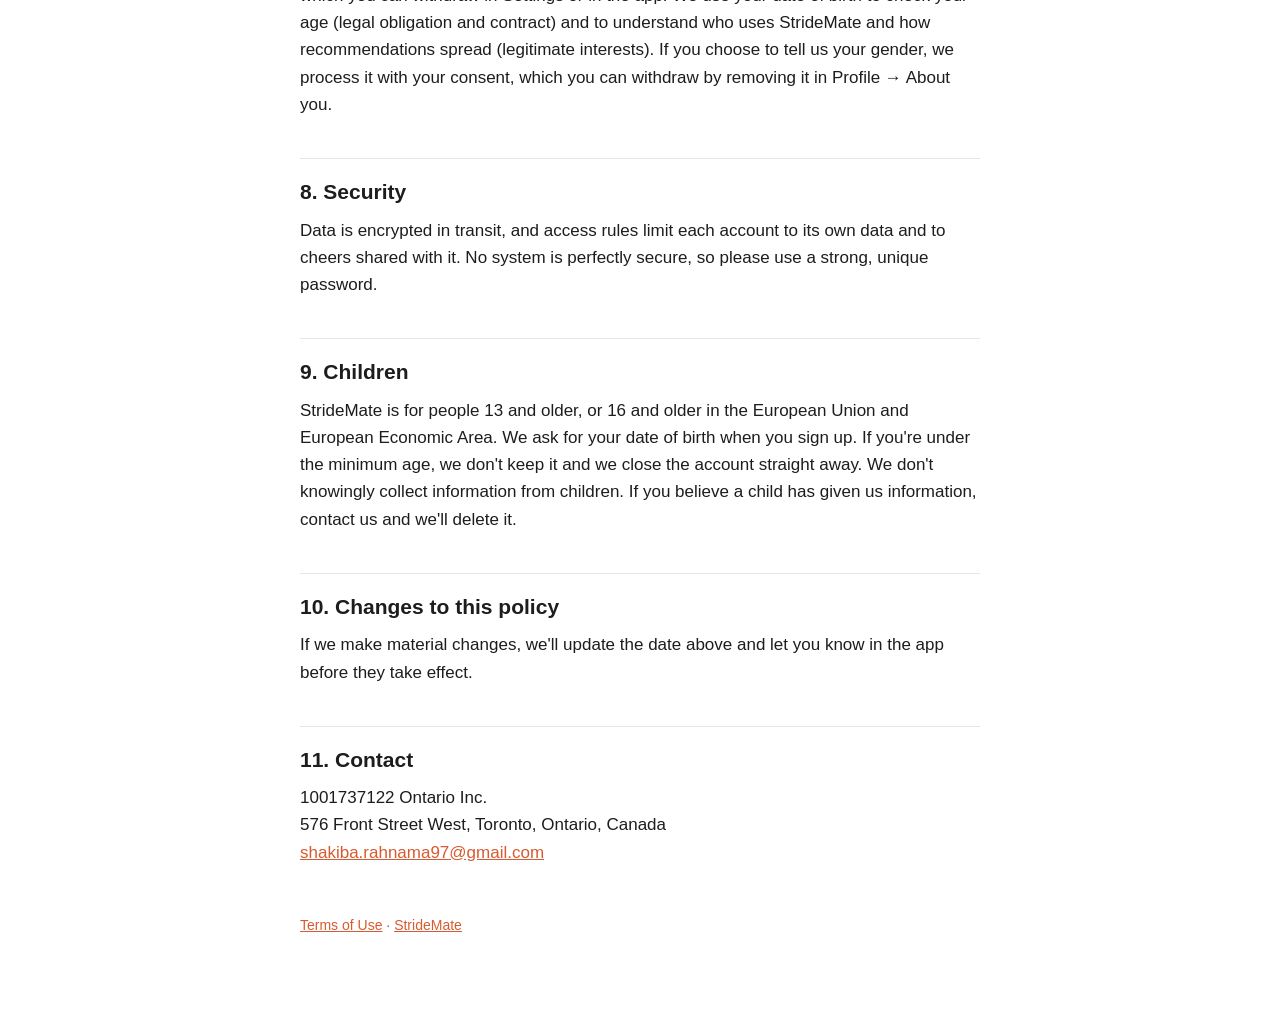
==== commit 8edcb054: "Legal: handle→username; remove 12-week chart" ====
--- a/privacy.html
+++ b/privacy.html
@@ -28,8 +28,8 @@
 <p>During setup we ask what you're hoping to use StrideMate for (for example, discovering new places or cheering on a runner). We keep the answer you first give, alongside how you go on to use the app, so we can understand what people come for and improve StrideMate. Your answer is deleted with your account.</p>
 
 <h3>Your public profile</h3>
-<p>You choose a unique handle and a display name, and you can add a profile photo, a short bio, and a location. These, along with the month you joined, make up your public profile: anyone signed in to StrideMate can find you by your handle and see it. Only add what you're happy for others to see. Before we save a profile photo or profile text, we check it with OpenAI's moderation service to keep out content that isn't allowed (see section 3). If you're a StrideMate+ member, your profile shows a member badge, and founding members a crown.</p>
-<p>Your profile can also show your activity: your stats (such as journeys, landmarks visited, cities toured, distance, and estimated steps), your weekly streak, milestones, a 12-week activity chart, and your journal. Journal entries show their name, date, type, distance, city, a public note you can add, and their photos. Your private reflections, videos, and routes are never shown. These are shown to everyone by default. In Profile → Sharing you can choose who sees each one (everyone, your crew, or only you), make your whole profile private, and hide single journal entries. A private profile shows only your photo, name, handle, bio, location, member since, and badge. To show your stats, the app saves a summary of your totals to your account. Before anyone else sees a journal photo, we check it with OpenAI's moderation service.</p>
+<p>You choose a unique username and a display name, and you can add a profile photo, a short bio, and a location. These, along with the month you joined, make up your public profile: anyone signed in to StrideMate can find you by your username and see it. Only add what you're happy for others to see. Before we save a profile photo or profile text, we check it with OpenAI's moderation service to keep out content that isn't allowed (see section 3). If you're a StrideMate+ member, your profile shows a member badge, and founding members a crown.</p>
+<p>Your profile can also show your activity: your stats (such as journeys, landmarks visited, cities toured, distance, and estimated steps), your weekly streak, milestones, and your journal. Journal entries show their name, date, type, distance, city, a public note you can add, and their photos. Your private reflections, videos, and routes are never shown. These are shown to everyone by default. In Profile → Sharing you can choose who sees each one (everyone, your crew, or only you), make your whole profile private, and hide single journal entries. A private profile shows only your photo, name, username, bio, location, member since, and badge. To show your stats, the app saves a summary of your totals to your account. Before anyone else sees a journal photo, we check it with OpenAI's moderation service.</p>
 
 <h3>Your crew</h3>
 <p>You can ask people to join your crew, and accept or decline their requests. We store who is in your crew and the requests between you. Crew members can see what you've set to "crew" in Sharing. Declining a request or removing someone isn't shown to them. If someone you declined asks again within 30 days, their request is held and not shown to you. Blocking someone removes them from your crew.</p>
@@ -99,7 +99,7 @@
   <tr><td>Supabase</td><td>Database, sign-in, file storage, and server functions</td><td>Your account and app data described above</td></tr>
   <tr><td>Anthropic (Claude)</td><td>Writes tour narration, recaps, and recommendations</td><td>Landmark names and locations near your starting point (so, your approximate location), your interests, chosen tone, and food and drink preferences, the neighbourhood, local time, and weather, the landmarks you visited, and the topics you explored. Never your name, email, or account details.</td></tr>
   <tr><td>OpenAI</td><td>Turns narration text into spoken audio</td><td>Narration text</td></tr>
-  <tr><td>OpenAI (moderation)</td><td>Checks profile photos and profile text for content that isn't allowed. Used for everyone with a profile, whether or not AI features are turned on, because public profiles must be screened</td><td>Your profile photo, display name, handle, bio, and location, when you add or change them; public notes on journal entries; notes you send to your crew; and journal photos before they're first shown to someone else. Used only for this check</td></tr>
+  <tr><td>OpenAI (moderation)</td><td>Checks profile photos and profile text for content that isn't allowed. Used for everyone with a profile, whether or not AI features are turned on, because public profiles must be screened</td><td>Your profile photo, display name, username, bio, and location, when you add or change them; public notes on journal entries; notes you send to your crew; and journal photos before they're first shown to someone else. Used only for this check</td></tr>
   <tr><td>Google (Places)</td><td>Finds cafés and restaurants that are open along your route</td><td>Approximate coordinates of your route</td></tr>
   <tr><td>Wikipedia (Wikimedia)</td><td>Finds landmarks near your starting point</td><td>Approximate coordinates of your starting point</td></tr>
   <tr><td>Apple</td><td>Maps, walking directions, weather, sign-in, payments, and push notifications</td><td>Coordinates for routing and weather; purchase and sign-in data as described above; your device's push token and the notification text</td></tr>
